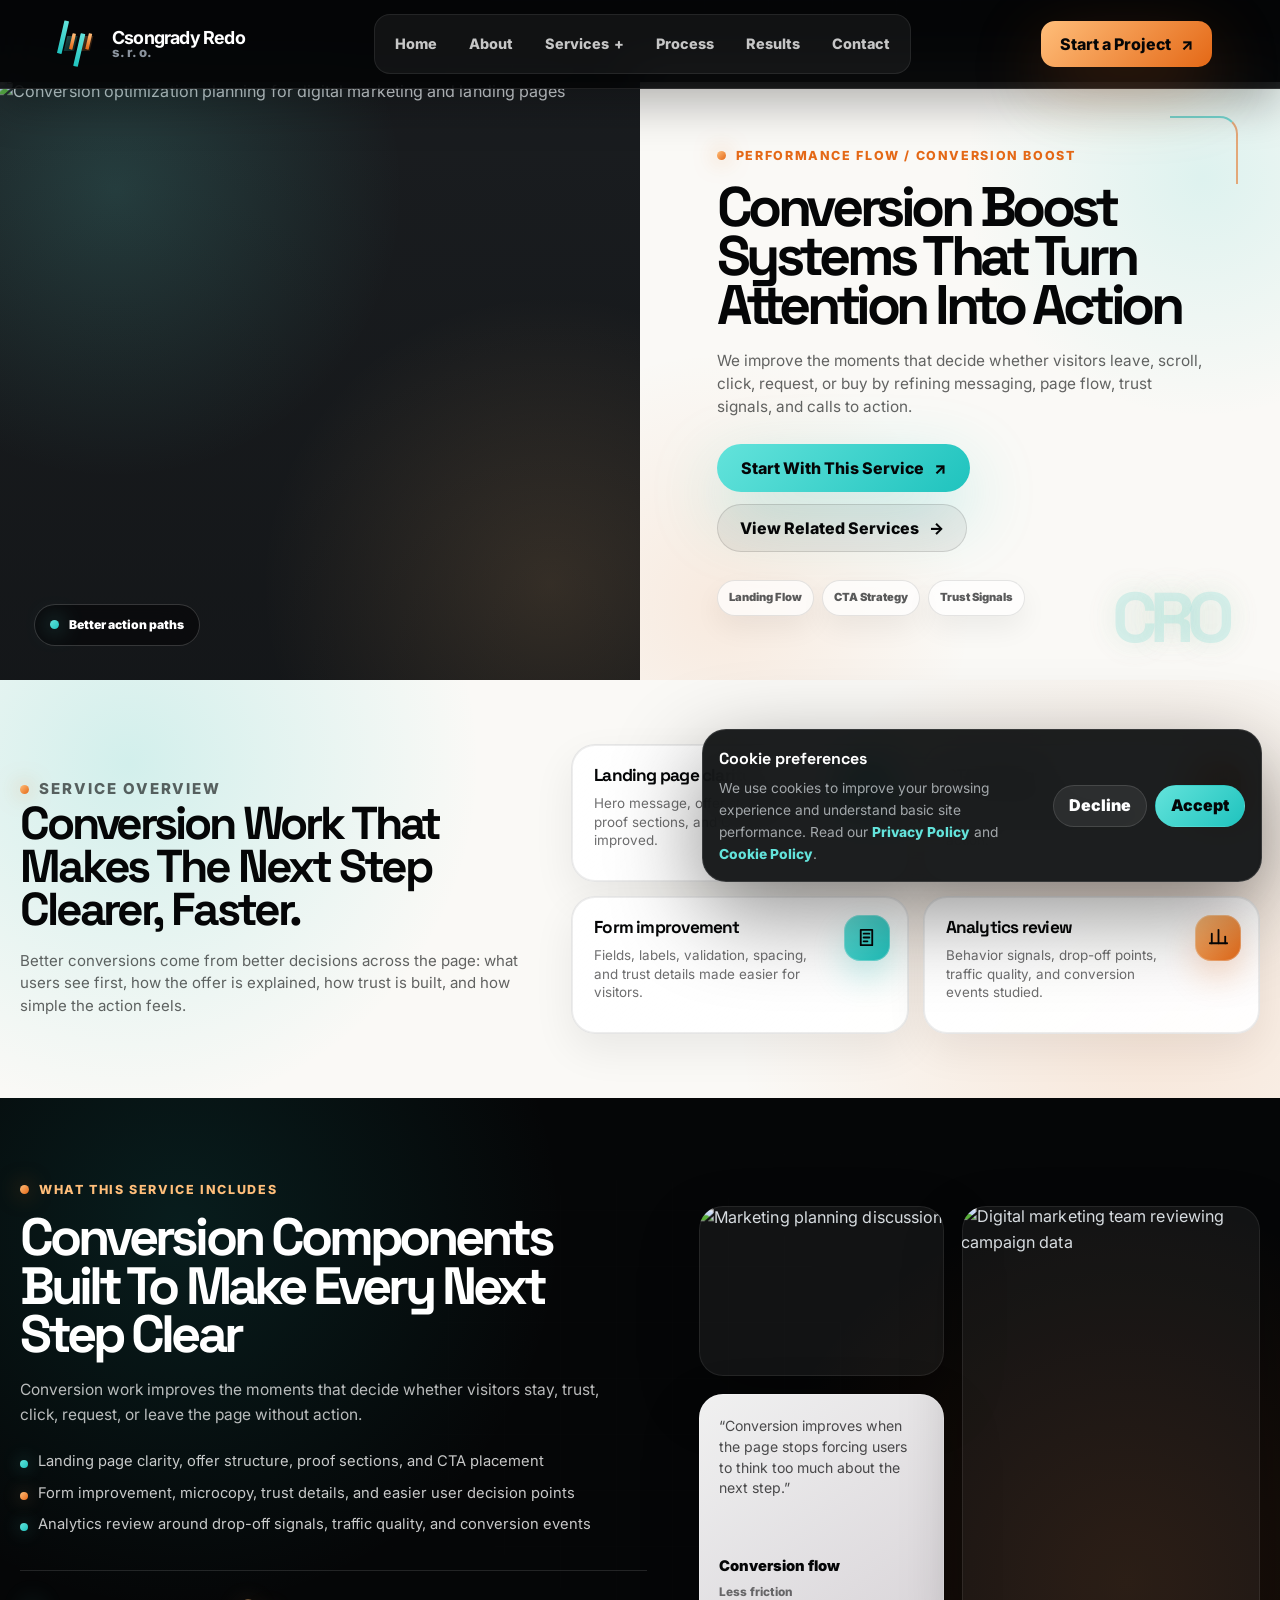
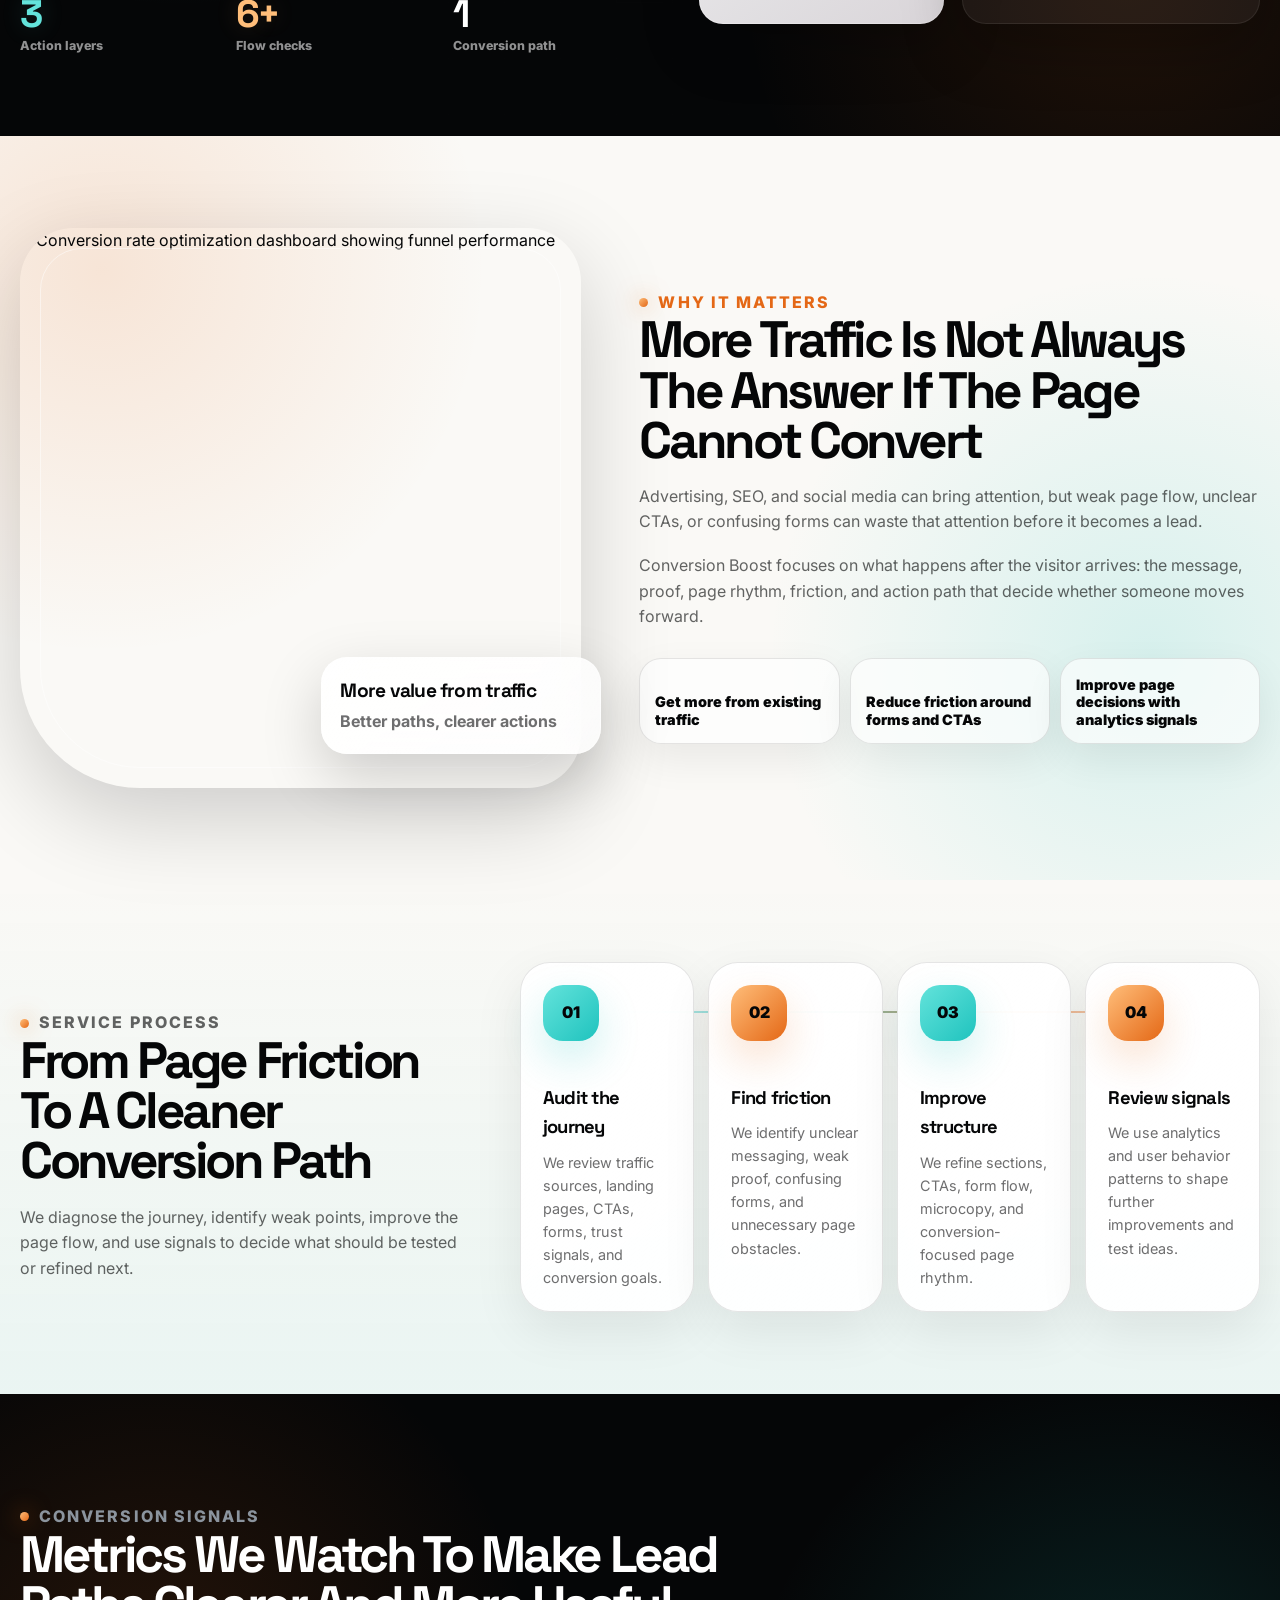
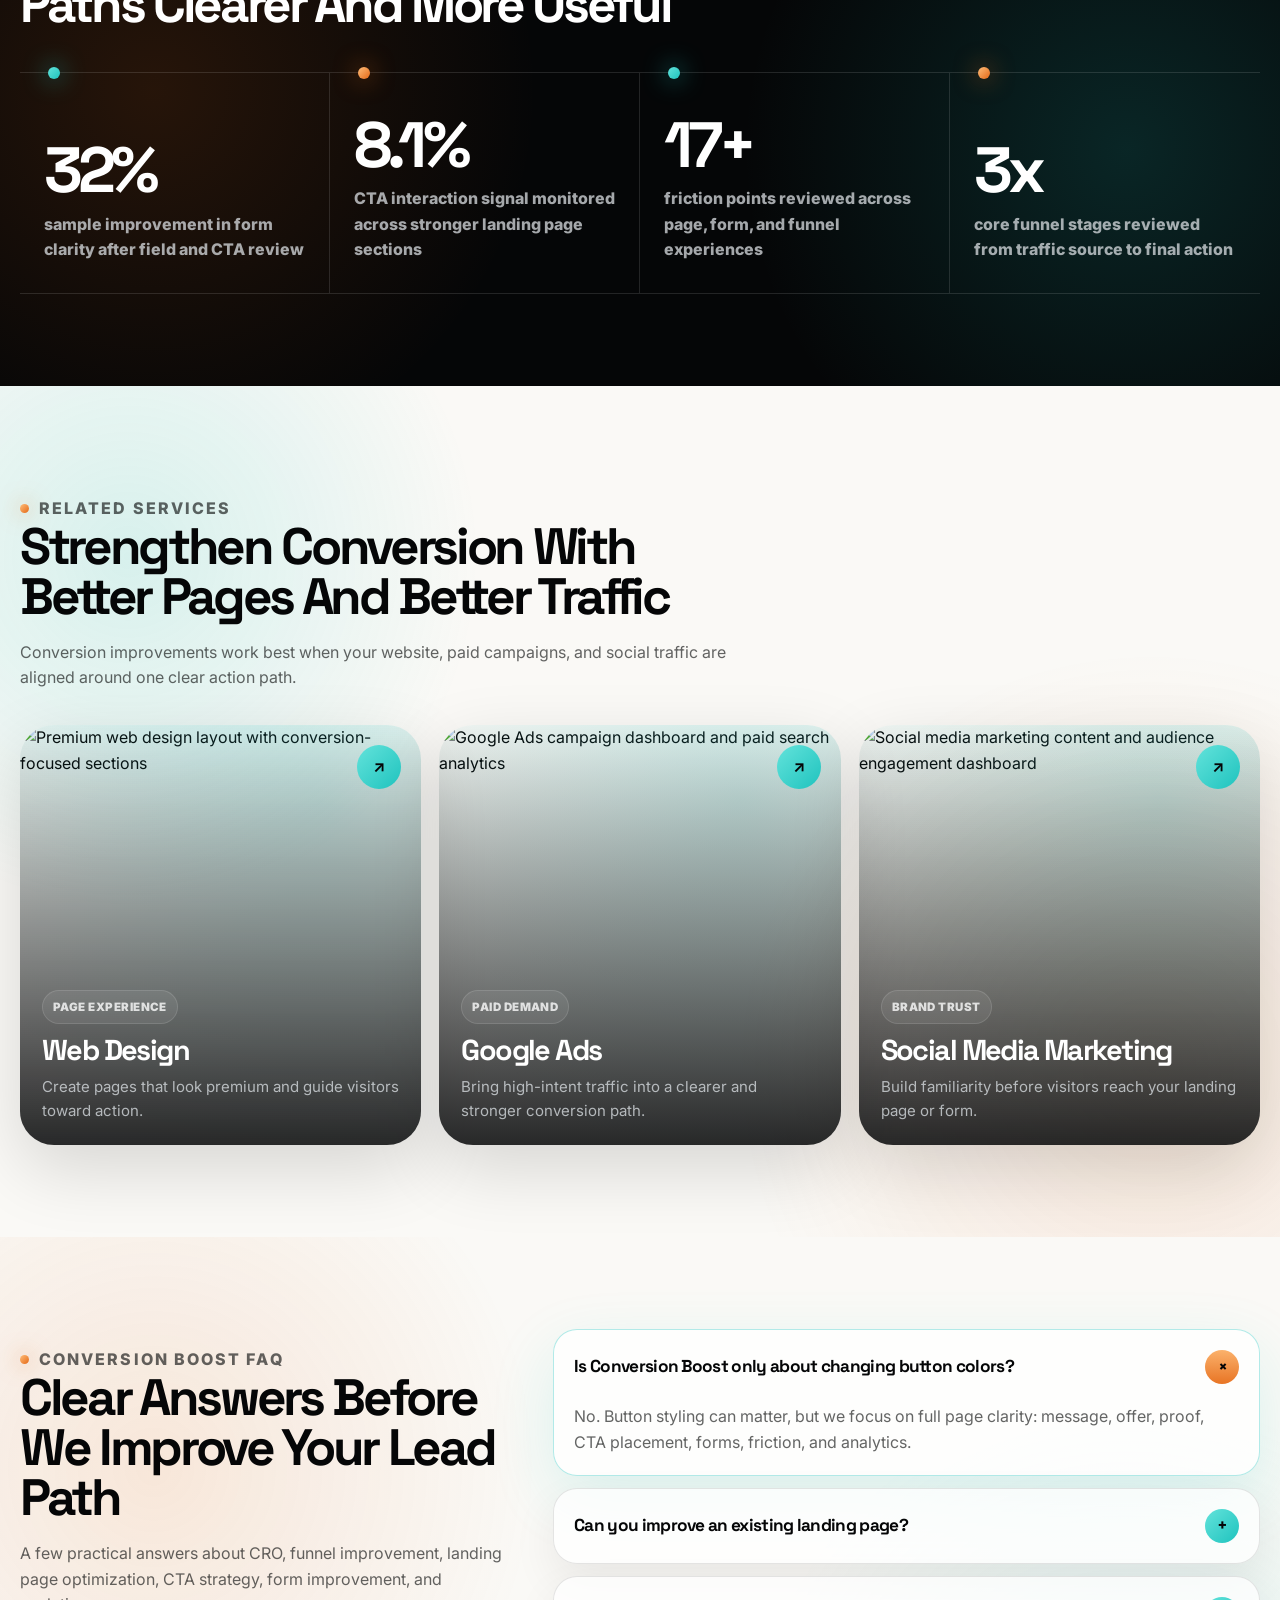
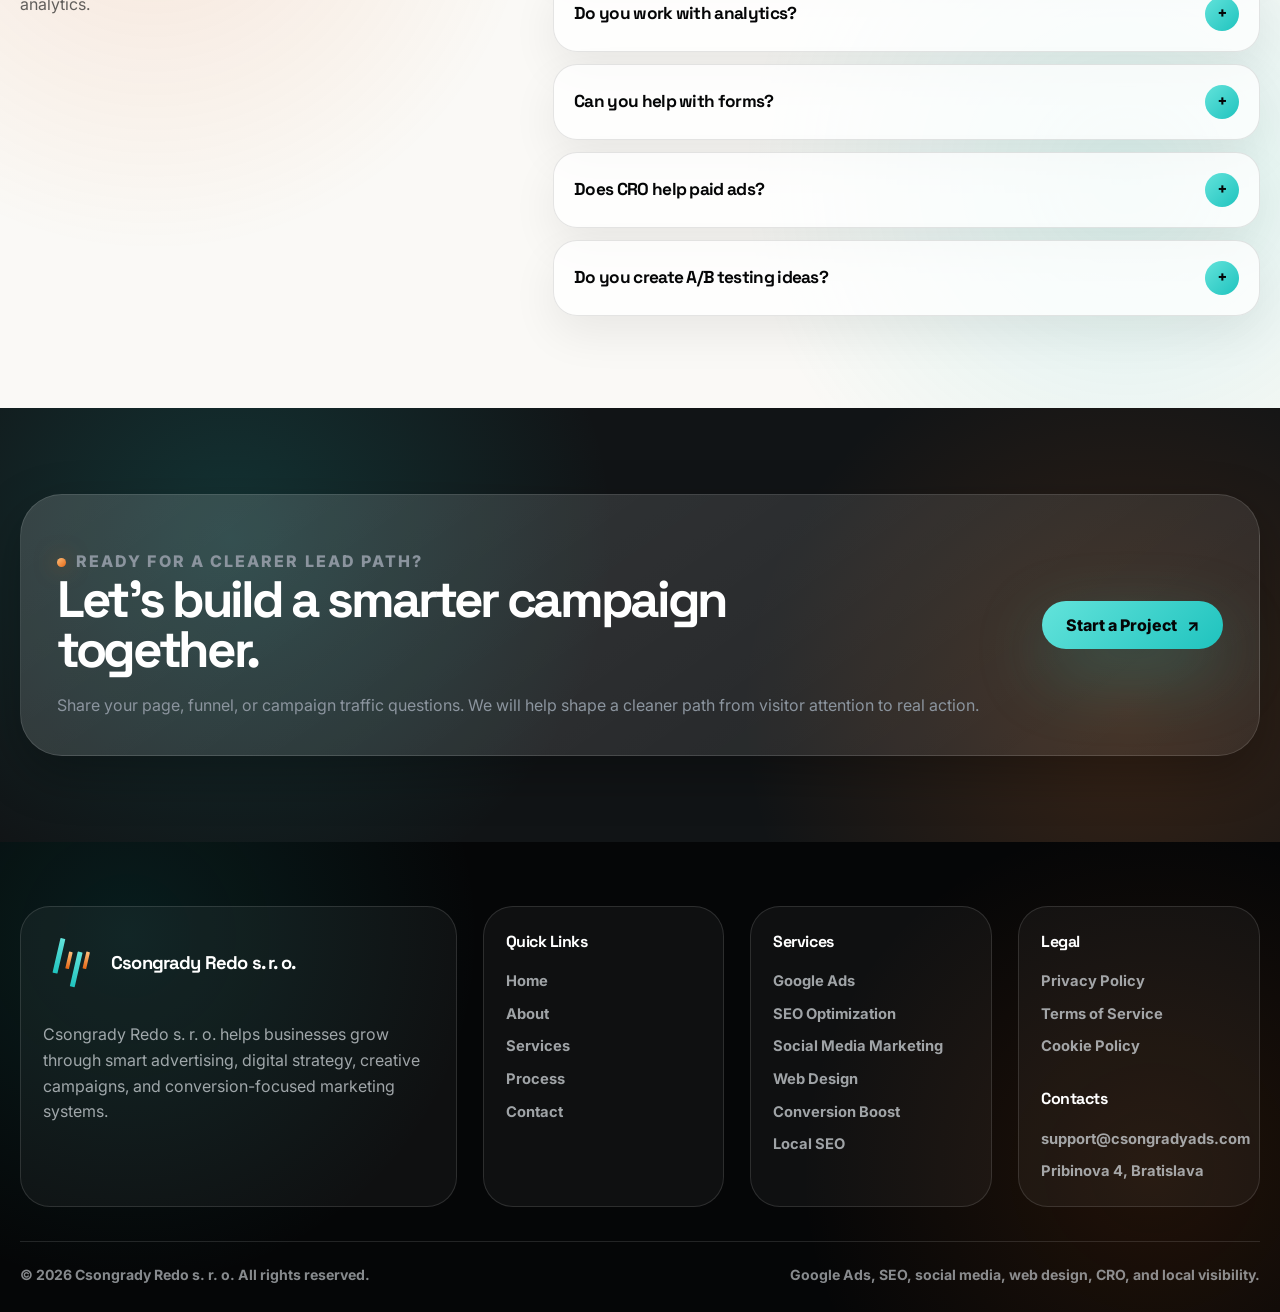
==== conversion-boost.html @ 7f7dd6ed "+" ====
<!DOCTYPE html>
<html lang="en">

<head>
    <meta charset="UTF-8" />
    <meta name="viewport" content="width=device-width, initial-scale=1.0" />

    <title>Conversion Boost | Csongrady Redo s. r. o.</title>

    <meta name="description"
        content="Conversion boost service by Csongrady Redo s. r. o. CRO, funnel improvement, landing page optimization, CTA strategy, form improvement, analytics, and A/B thinking." />

    <link rel="icon" href="assets/icons/favicon.svg" type="image/svg+xml" />

    <link rel="preconnect" href="https://fonts.googleapis.com" />
    <link rel="preconnect" href="https://fonts.gstatic.com" crossorigin />
    <link
        href="https://fonts.googleapis.com/css2?family=Inter:wght@400;500;600;700;800&family=Space+Grotesk:wght@600;700&display=swap"
        rel="stylesheet" />

    <link rel="stylesheet" href="assets/css/services.css" />
    <script src="assets/js/services.js" defer></script>
</head>

<body data-service-page="conversion-boost">
    <a class="service-skip-link" href="#main-content">Skip to content</a>

    <header class="service-header" data-header>
        <div class="service-header__inner">
            <a class="service-logo" href="index.html" aria-label="Csongrady Redo home">
                <span class="service-logo__mark" aria-hidden="true">
                    <svg viewBox="0 0 260 260" fill="none" xmlns="http://www.w3.org/2000/svg">
                        <defs>
                            <linearGradient id="logoMintConversion" x1="0" y1="0" x2="0" y2="1">
                                <stop offset="0%" stop-color="#63E3DB" />
                                <stop offset="100%" stop-color="#1FC3BE" />
                            </linearGradient>
                            <linearGradient id="logoOrangeConversion" x1="0" y1="0" x2="0" y2="1">
                                <stop offset="0%" stop-color="#FFBE7A" />
                                <stop offset="100%" stop-color="#E46816" />
                            </linearGradient>
                            <linearGradient id="logoGlassMintConversion" x1="0" y1="0" x2="1" y2="1">
                                <stop offset="0%" stop-color="#63E3DB" stop-opacity="0.34" />
                                <stop offset="100%" stop-color="#1FC3BE" stop-opacity="0.12" />
                            </linearGradient>
                            <linearGradient id="logoGlassOrangeConversion" x1="0" y1="0" x2="1" y2="1">
                                <stop offset="0%" stop-color="#FFBE7A" stop-opacity="0.34" />
                                <stop offset="100%" stop-color="#E46816" stop-opacity="0.12" />
                            </linearGradient>
                        </defs>

                        <path d="M78 97H120L106 158H64L78 97Z" fill="url(#logoGlassMintConversion)" />
                        <path d="M142 97H184L170 158H128L142 97Z" fill="url(#logoGlassOrangeConversion)" />
                        <rect x="67" y="34" width="19" height="136" rx="2" fill="url(#logoMintConversion)"
                            transform="rotate(13 67 34)" />
                        <rect x="100" y="86" width="14" height="66" rx="2" fill="url(#logoOrangeConversion)"
                            transform="rotate(13 100 86)" />
                        <rect x="133" y="86" width="19" height="136" rx="2" fill="url(#logoMintConversion)"
                            transform="rotate(13 133 86)" />
                        <rect x="166" y="86" width="14" height="66" rx="2" fill="url(#logoOrangeConversion)"
                            transform="rotate(13 166 86)" />
                    </svg>
                </span>

                <span class="service-logo__text">
                    <strong>Csongrady Redo</strong>
                    <small>s. r. o.</small>
                </span>
            </a>

            <nav class="service-nav" aria-label="Main navigation">
                <a href="index.html">Home</a>
                <a href="index.html#about">About</a>

                <div class="service-nav__dropdown" data-dropdown>
                    <a href="index.html#services" class="service-nav__dropdown-link" aria-label="View services">
                        Services
                        <span aria-hidden="true">+</span>
                    </a>

                    <div class="service-nav__dropdown-menu" aria-label="Services submenu">
                        <a href="google-ads.html" data-service-link="google-ads">Google Ads</a>
                        <a href="seo-optimization.html" data-service-link="seo-optimization">SEO Optimization</a>
                        <a href="social-media-marketing.html" data-service-link="social-media-marketing">Social Media
                            Marketing</a>
                        <a href="web-design.html" data-service-link="web-design">Web Design</a>
                        <a href="conversion-boost.html" data-service-link="conversion-boost">Conversion Boost</a>
                        <a href="local-seo.html" data-service-link="local-seo">Local SEO</a>
                    </div>
                </div>

                <a href="index.html#process">Process</a>
                <a href="index.html#results">Results</a>
                <a href="index.html#contact">Contact</a>
            </nav>

            <a class="service-header__cta" href="index.html#contact">
                Start a Project
                <span aria-hidden="true">↗</span>
            </a>

            <button class="service-burger" type="button" data-menu-open aria-label="Open mobile menu">
                <span></span>
                <span></span>
            </button>
        </div>
    </header>

    <div class="service-mobile-menu" data-mobile-menu aria-hidden="true">
        <div class="service-mobile-menu__panel">
            <div class="service-mobile-menu__top">
                <a class="service-mobile-logo" href="index.html" aria-label="Csongrady Redo home">
                    <span class="service-mobile-logo__mark" aria-hidden="true">
                        <svg viewBox="0 0 260 260" fill="none" xmlns="http://www.w3.org/2000/svg">
                            <defs>
                                <linearGradient id="mobileLogoMintConversion" x1="0" y1="0" x2="0" y2="1">
                                    <stop offset="0%" stop-color="#63E3DB" />
                                    <stop offset="100%" stop-color="#1FC3BE" />
                                </linearGradient>
                                <linearGradient id="mobileLogoOrangeConversion" x1="0" y1="0" x2="0" y2="1">
                                    <stop offset="0%" stop-color="#FFBE7A" />
                                    <stop offset="100%" stop-color="#E46816" />
                                </linearGradient>
                            </defs>
                            <rect x="67" y="34" width="19" height="136" rx="2" fill="url(#mobileLogoMintConversion)"
                                transform="rotate(13 67 34)" />
                            <rect x="100" y="86" width="14" height="66" rx="2" fill="url(#mobileLogoOrangeConversion)"
                                transform="rotate(13 100 86)" />
                            <rect x="133" y="86" width="19" height="136" rx="2" fill="url(#mobileLogoMintConversion)"
                                transform="rotate(13 133 86)" />
                            <rect x="166" y="86" width="14" height="66" rx="2" fill="url(#mobileLogoOrangeConversion)"
                                transform="rotate(13 166 86)" />
                        </svg>
                    </span>
                    <span>Csongrady Redo</span>
                </a>

                <button class="service-mobile-menu__close" type="button" data-menu-close aria-label="Close mobile menu">
                    <span></span>
                    <span></span>
                </button>
            </div>

            <div class="service-mobile-menu__grid">
                <nav class="service-mobile-menu__links" aria-label="Mobile navigation">
                    <a href="index.html">Home</a>
                    <a href="index.html#about">About</a>
                    <a href="index.html#services">Services</a>
                    <a href="index.html#process">Process</a>
                    <a href="index.html#results">Results</a>
                    <a href="index.html#contact">Contact</a>
                </nav>

                <div class="service-mobile-menu__services">
                    <p>Services</p>
                    <a href="google-ads.html" data-service-link="google-ads">Google Ads</a>
                    <a href="seo-optimization.html" data-service-link="seo-optimization">SEO Optimization</a>
                    <a href="social-media-marketing.html" data-service-link="social-media-marketing">Social Media
                        Marketing</a>
                    <a href="web-design.html" data-service-link="web-design">Web Design</a>
                    <a href="conversion-boost.html" data-service-link="conversion-boost">Conversion Boost</a>
                    <a href="local-seo.html" data-service-link="local-seo">Local SEO</a>
                </div>

                <div class="service-mobile-menu__contact">
                    <p>Contact</p>
                    <a href="mailto:support@csongradyads.com">support@csongradyads.com</a>
                    <a href="tel:+421900000000">+421 900 000 000</a>
                    <a href="https://www.google.com/maps/search/?api=1&query=Pribinova%204%2C%20Bratislava%2C%20811%2009%2C%20Slovak%20Republic"
                        target="_blank" rel="noopener noreferrer">
                        Pribinova 4, Bratislava
                    </a>
                </div>
            </div>

            <a class="service-mobile-menu__cta" href="index.html#contact">
                Start a Project
                <span aria-hidden="true">↗</span>
            </a>
        </div>
    </div>

    <main id="main-content">
<section class="service-hero" aria-labelledby="service-hero-title">
    <div class="service-container">
        <div class="service-hero__panel">
            <div class="service-hero__media">
                <img class="service-hero__image" src="assets/images/services/conversion-boost-hero.jpg"
                    alt="Conversion optimization planning for digital marketing and landing pages" />

                <div class="service-hero__media-pill">
                    <span></span>
                    Better action paths
                </div>
            </div>

            <div class="service-hero__content">
                <p class="service-badge">
                    <span></span>
                    Performance Flow / Conversion Boost
                </p>

                <h1 id="service-hero-title">
                    Conversion Boost Systems That Turn Attention Into Action
                </h1>

                <p class="service-hero__text">
                    We improve the moments that decide whether visitors leave, scroll, click,
                    request, or buy by refining messaging, page flow, trust signals, and calls to action.
                </p>

                <div class="service-hero__actions">
                    <a class="service-btn service-btn--mint" href="index.html#contact">
                        Start With This Service
                        <span aria-hidden="true">↗</span>
                    </a>

                    <a class="service-btn service-btn--ghost" href="#related-services">
                        View Related Services
                        <span aria-hidden="true">→</span>
                    </a>
                </div>

                <div class="service-hero__tags">
                    <span>Landing Flow</span>
                    <span>CTA Strategy</span>
                    <span>Trust Signals</span>
                </div>

                <div class="service-hero__big-word" aria-hidden="true">CRO</div>
            </div>
        </div>
    </div>
</section>

        <section class="service-intro" aria-labelledby="service-intro-title">
            <div class="service-container service-intro__grid">
                <div class="service-section-heading">
                    <p class="service-kicker">Service overview</p>
                    <h2 id="service-intro-title">
                        Conversion Work That Makes The Next Step Clearer, Faster.
                    </h2>
                    <p>
                        Better conversions come from better decisions across the page: what users see first,
                        how the offer is explained, how trust is built, and how simple the action feels.
                    </p>
                </div>

                <div class="service-intro__items">
                    <article class="service-intro-card">
                        <span class="service-line-icon" aria-hidden="true">
                            <svg viewBox="0 0 24 24">
                                <path d="M4 5H20V19H4V5Z" />
                                <path d="M8 9H16" />
                                <path d="M8 13H13" />
                            </svg>
                        </span>
                        <h3>Landing page clarity</h3>
                        <p>Hero message, offer structure, proof sections, and CTA placement improved.</p>
                    </article>

                    <article class="service-intro-card">
                        <span class="service-line-icon service-line-icon--orange" aria-hidden="true">
                            <svg viewBox="0 0 24 24">
                                <path d="M4 14L10 8L14 12L20 6" />
                                <path d="M20 6V12" />
                                <path d="M20 6H14" />
                            </svg>
                        </span>
                        <h3>CTA strategy</h3>
                        <p>Buttons, links, page endings, and microcopy shaped around clearer action.</p>
                    </article>

                    <article class="service-intro-card">
                        <span class="service-line-icon" aria-hidden="true">
                            <svg viewBox="0 0 24 24">
                                <path d="M6 4H18V20H6V4Z" />
                                <path d="M9 8H15" />
                                <path d="M9 12H15" />
                                <path d="M9 16H13" />
                            </svg>
                        </span>
                        <h3>Form improvement</h3>
                        <p>Fields, labels, validation, spacing, and trust details made easier for visitors.</p>
                    </article>

                    <article class="service-intro-card">
                        <span class="service-line-icon service-line-icon--orange" aria-hidden="true">
                            <svg viewBox="0 0 24 24">
                                <path d="M5 18V8" />
                                <path d="M12 18V4" />
                                <path d="M19 18V11" />
                                <path d="M3 18H21" />
                            </svg>
                        </span>
                        <h3>Analytics review</h3>
                        <p>Behavior signals, drop-off points, traffic quality, and conversion events studied.</p>
                    </article>
                </div>
            </div>
        </section>

    <section class="service-includes service-includes--editorial" aria-labelledby="service-includes-title">
        <div class="service-container">
            <div class="service-includes-editorial__grid">
                <div class="service-includes-editorial__content">
                    <p class="service-kicker">What this service includes</p>
    
                    <h2 id="service-includes-title">
                        Conversion Components Built To Make Every Next Step Clear
                    </h2>
    
                    <p class="service-includes-editorial__lead">
                        Conversion work improves the moments that decide whether visitors stay, trust,
                        click, request, or leave the page without action.
                    </p>
    
                    <ul class="service-includes-editorial__list">
                        <li>Landing page clarity, offer structure, proof sections, and CTA placement</li>
                        <li>Form improvement, microcopy, trust details, and easier user decision points</li>
                        <li>Analytics review around drop-off signals, traffic quality, and conversion events</li>
                    </ul>
    
                    <div class="service-includes-editorial__stats">
                        <article>
                            <strong>3</strong>
                            <span>Action layers</span>
                        </article>
    
                        <article>
                            <strong>6+</strong>
                            <span>Flow checks</span>
                        </article>
    
                        <article>
                            <strong>1</strong>
                            <span>Conversion path</span>
                        </article>
                    </div>
                </div>
    
                <div class="service-includes-editorial__visual">
                    <div class="service-includes-editorial__visual-grid">
                        <div class="service-includes-editorial__photo service-includes-editorial__photo--small">
                            <img src="assets/images/services/includes-small.jpg" alt="Marketing planning discussion" />
                        </div>
    
                        <article class="service-includes-editorial__quote">
                            <p>
                                “Conversion improves when the page stops forcing users to think too much
                                about the next step.”
                            </p>
    
                            <div>
                                <strong>Conversion flow</strong>
                                <span>Less friction</span>
                            </div>
                        </article>
    
                        <div class="service-includes-editorial__photo service-includes-editorial__photo--large">
                            <img src="assets/images/services/includes-large.jpg"
                                alt="Digital marketing team reviewing campaign data" />
                        </div>
                    </div>
                </div>
            </div>
        </div>
    </section>

        <section class="service-matters" aria-labelledby="service-matters-title">
            <div class="service-container service-matters__grid">
                <div class="service-matters__image">
                    <img src="assets/images/services/conversion-boost-hero.jpg"
                        alt="Conversion rate optimization dashboard showing funnel performance" />
                    <div class="service-matters__badge">
                        <strong>More value from traffic</strong>
                        <span>Better paths, clearer actions</span>
                    </div>
                </div>

                <div class="service-matters__content">
                    <p class="service-kicker">Why it matters</p>
                    <h2 id="service-matters-title">More Traffic Is Not Always The Answer If The Page Cannot Convert</h2>

                    <p>
                        Advertising, SEO, and social media can bring attention, but weak page flow,
                        unclear CTAs, or confusing forms can waste that attention before it becomes a lead.
                    </p>

                    <p>
                        Conversion Boost focuses on what happens after the visitor arrives:
                        the message, proof, page rhythm, friction, and action path that decide whether someone moves
                        forward.
                    </p>

                    <div class="service-matters__points">
                        <span>Get more from existing traffic</span>
                        <span>Reduce friction around forms and CTAs</span>
                        <span>Improve page decisions with analytics signals</span>
                    </div>
                </div>
            </div>
        </section>

        <section class="service-process" aria-labelledby="service-process-title">
            <div class="service-container service-process__grid">
                <div class="service-section-heading">
                    <p class="service-kicker">Service process</p>
                    <h2 id="service-process-title">From Page Friction To A Cleaner Conversion Path</h2>
                    <p>
                        We diagnose the journey, identify weak points, improve the page flow,
                        and use signals to decide what should be tested or refined next.
                    </p>
                </div>

                <div class="service-process__timeline">
                    <article class="service-process-step">
                        <span class="service-process-step__icon" aria-hidden="true">01</span>
                        <h3>Audit the journey</h3>
                        <p>We review traffic sources, landing pages, CTAs, forms, trust signals, and conversion goals.
                        </p>
                    </article>

                    <article class="service-process-step">
                        <span class="service-process-step__icon" aria-hidden="true">02</span>
                        <h3>Find friction</h3>
                        <p>We identify unclear messaging, weak proof, confusing forms, and unnecessary page obstacles.
                        </p>
                    </article>

                    <article class="service-process-step">
                        <span class="service-process-step__icon" aria-hidden="true">03</span>
                        <h3>Improve structure</h3>
                        <p>We refine sections, CTAs, form flow, microcopy, and conversion-focused page rhythm.</p>
                    </article>

                    <article class="service-process-step">
                        <span class="service-process-step__icon" aria-hidden="true">04</span>
                        <h3>Review signals</h3>
                        <p>We use analytics and user behavior patterns to shape further improvements and test ideas.</p>
                    </article>
                </div>
            </div>
        </section>

        <section class="service-results" aria-labelledby="service-results-title">
            <div class="service-container">
                <div class="service-results__top">
                    <p class="service-kicker">Conversion signals</p>
                    <h2 id="service-results-title">Metrics We Watch To Make Lead Paths Clearer And More Useful</h2>
                </div>

                <div class="service-results__grid" data-service-counter-section>
                    <article class="service-result-card">
                        <span></span>
                        <strong data-service-counter data-target="32" data-suffix="%">0</strong>
                        <p>sample improvement in form clarity after field and CTA review</p>
                    </article>

                    <article class="service-result-card">
                        <span></span>
                        <strong data-service-counter data-target="8.1" data-suffix="%">0</strong>
                        <p>CTA interaction signal monitored across stronger landing page sections</p>
                    </article>

                    <article class="service-result-card">
                        <span></span>
                        <strong data-service-counter data-target="17" data-suffix="+">0</strong>
                        <p>friction points reviewed across page, form, and funnel experiences</p>
                    </article>

                    <article class="service-result-card">
                        <span></span>
                        <strong data-service-counter data-target="3" data-suffix="x">0</strong>
                        <p>core funnel stages reviewed from traffic source to final action</p>
                    </article>
                </div>
            </div>
        </section>

        <section class="service-related" id="related-services" aria-labelledby="related-services-title">
            <div class="service-container">
                <div class="service-section-top">
                    <div class="service-section-heading">
                        <p class="service-kicker">Related services</p>
                        <h2 id="related-services-title">Strengthen Conversion With Better Pages And Better Traffic</h2>
                        <p>
                            Conversion improvements work best when your website, paid campaigns,
                            and social traffic are aligned around one clear action path.
                        </p>
                    </div>
                </div>

                <div class="service-related__grid">
                    <a class="service-related-card" href="web-design.html">
                        <img src="assets/images/services/web-design-hero.jpg"
                            alt="Premium web design layout with conversion-focused sections" />
                        <div>
                            <span>Page experience</span>
                            <h3>Web Design</h3>
                            <p>Create pages that look premium and guide visitors toward action.</p>
                        </div>
                        <strong aria-hidden="true">↗</strong>
                    </a>

                    <a class="service-related-card" href="google-ads.html">
                        <img src="assets/images/services/google-ads-hero.jpg"
                            alt="Google Ads campaign dashboard and paid search analytics" />
                        <div>
                            <span>Paid demand</span>
                            <h3>Google Ads</h3>
                            <p>Bring high-intent traffic into a clearer and stronger conversion path.</p>
                        </div>
                        <strong aria-hidden="true">↗</strong>
                    </a>

                    <a class="service-related-card" href="social-media-marketing.html">
                        <img src="assets/images/services/social-media-hero.jpg"
                            alt="Social media marketing content and audience engagement dashboard" />
                        <div>
                            <span>Brand trust</span>
                            <h3>Social Media Marketing</h3>
                            <p>Build familiarity before visitors reach your landing page or form.</p>
                        </div>
                        <strong aria-hidden="true">↗</strong>
                    </a>
                </div>
            </div>
        </section>

        <section class="service-faq" aria-labelledby="service-faq-title">
            <div class="service-container service-faq__grid">
                <div class="service-section-heading">
                    <p class="service-kicker">Conversion Boost FAQ</p>
                    <h2 id="service-faq-title">Clear Answers Before We Improve Your Lead Path</h2>
                    <p>
                        A few practical answers about CRO, funnel improvement, landing page optimization,
                        CTA strategy, form improvement, and analytics.
                    </p>
                </div>

                <div class="service-faq__accordion" data-service-faq>
                    <article class="service-faq-item is-active">
                        <button type="button" aria-expanded="true">
                            <span>Is Conversion Boost only about changing button colors?</span>
                            <strong>+</strong>
                        </button>
                        <div class="service-faq-item__content">
                            <p>
                                No. Button styling can matter, but we focus on full page clarity:
                                message, offer, proof, CTA placement, forms, friction, and analytics.
                            </p>
                        </div>
                    </article>

                    <article class="service-faq-item">
                        <button type="button" aria-expanded="false">
                            <span>Can you improve an existing landing page?</span>
                            <strong>+</strong>
                        </button>
                        <div class="service-faq-item__content">
                            <p>
                                Yes. We can review an existing page and recommend improvements to copy,
                                section flow, CTA logic, trust signals, forms, and mobile experience.
                            </p>
                        </div>
                    </article>

                    <article class="service-faq-item">
                        <button type="button" aria-expanded="false">
                            <span>Do you work with analytics?</span>
                            <strong>+</strong>
                        </button>
                        <div class="service-faq-item__content">
                            <p>
                                Yes. We review useful signals like conversion events, form behavior,
                                CTA clicks, traffic quality, and drop-off points when available.
                            </p>
                        </div>
                    </article>

                    <article class="service-faq-item">
                        <button type="button" aria-expanded="false">
                            <span>Can you help with forms?</span>
                            <strong>+</strong>
                        </button>
                        <div class="service-faq-item__content">
                            <p>
                                Yes. We review form length, labels, required fields, spacing, validation,
                                trust cues, and success messaging.
                            </p>
                        </div>
                    </article>

                    <article class="service-faq-item">
                        <button type="button" aria-expanded="false">
                            <span>Does CRO help paid ads?</span>
                            <strong>+</strong>
                        </button>
                        <div class="service-faq-item__content">
                            <p>
                                Yes. Stronger conversion paths can help paid traffic produce better lead results,
                                because fewer visitors are lost after the click.
                            </p>
                        </div>
                    </article>

                    <article class="service-faq-item">
                        <button type="button" aria-expanded="false">
                            <span>Do you create A/B testing ideas?</span>
                            <strong>+</strong>
                        </button>
                        <div class="service-faq-item__content">
                            <p>
                                Yes. We can suggest testing ideas for headlines, CTAs, section order,
                                forms, proof blocks, and offer presentation.
                            </p>
                        </div>
                    </article>
                </div>
            </div>
        </section>

        <section class="service-final-cta" aria-labelledby="service-final-title">
            <div class="service-container">
                <div class="service-final-cta__inner">
                    <div>
                        <p class="service-kicker">Ready for a clearer lead path?</p>
                        <h2 id="service-final-title">Let’s build a smarter campaign together.</h2>
                        <p>
                            Share your page, funnel, or campaign traffic questions.
                            We will help shape a cleaner path from visitor attention to real action.
                        </p>
                    </div>

                    <a class="service-btn service-btn--mint" href="index.html#contact">
                        Start a Project
                        <span aria-hidden="true">↗</span>
                    </a>
                </div>
            </div>
        </section>
    </main>

    <footer class="service-footer">
        <div class="service-container">
            <div class="service-footer__grid">
                <div class="service-footer__brand">
                    <a class="service-footer-logo" href="index.html" aria-label="Csongrady Redo home">
                        <span class="service-footer-logo__mark" aria-hidden="true">
                            <svg viewBox="0 0 260 260" fill="none" xmlns="http://www.w3.org/2000/svg">
                                <defs>
                                    <linearGradient id="footerLogoMintConversion" x1="0" y1="0" x2="0" y2="1">
                                        <stop offset="0%" stop-color="#63E3DB" />
                                        <stop offset="100%" stop-color="#1FC3BE" />
                                    </linearGradient>
                                    <linearGradient id="footerLogoOrangeConversion" x1="0" y1="0" x2="0" y2="1">
                                        <stop offset="0%" stop-color="#FFBE7A" />
                                        <stop offset="100%" stop-color="#E46816" />
                                    </linearGradient>
                                </defs>
                                <rect x="67" y="34" width="19" height="136" rx="2" fill="url(#footerLogoMintConversion)"
                                    transform="rotate(13 67 34)" />
                                <rect x="100" y="86" width="14" height="66" rx="2"
                                    fill="url(#footerLogoOrangeConversion)" transform="rotate(13 100 86)" />
                                <rect x="133" y="86" width="19" height="136" rx="2"
                                    fill="url(#footerLogoMintConversion)" transform="rotate(13 133 86)" />
                                <rect x="166" y="86" width="14" height="66" rx="2"
                                    fill="url(#footerLogoOrangeConversion)" transform="rotate(13 166 86)" />
                            </svg>
                        </span>
                        <span>Csongrady Redo s. r. o.</span>
                    </a>

                    <p>
                        Csongrady Redo s. r. o. helps businesses grow through smart advertising,
                        digital strategy, creative campaigns, and conversion-focused marketing systems.
                    </p>

                </div>

                <div class="service-footer__column">
                    <h2>Quick Links</h2>
                    <a href="index.html">Home</a>
                    <a href="index.html#about">About</a>
                    <a href="index.html#services">Services</a>
                    <a href="index.html#process">Process</a>
                    <a href="index.html#contact">Contact</a>
                </div>

                <div class="service-footer__column">
                    <h2>Services</h2>
                    <a href="google-ads.html">Google Ads</a>
                    <a href="seo-optimization.html">SEO Optimization</a>
                    <a href="social-media-marketing.html">Social Media Marketing</a>
                    <a href="web-design.html">Web Design</a>
                    <a href="conversion-boost.html">Conversion Boost</a>
                    <a href="local-seo.html">Local SEO</a>
                </div>

                <div class="service-footer__column">
                    <h2>Legal</h2>
                    <a href="privacy-policy.html">Privacy Policy</a>
                    <a href="terms-of-service.html">Terms of Service</a>
                    <a href="cookie-policy.html">Cookie Policy</a>

                    <h2 class="service-footer__contact-title">Contacts</h2>
                    <a href="mailto:support@csongradyads.com">support@csongradyads.com</a>
                    <a href="https://www.google.com/maps/search/?api=1&query=Pribinova%204%2C%20Bratislava%2C%20811%2009%2C%20Slovak%20Republic"
                        target="_blank" rel="noopener noreferrer">
                        Pribinova 4, Bratislava
                    </a>
                </div>
            </div>

            <div class="service-footer__bottom">
                <p>© 2026 Csongrady Redo s. r. o. All rights reserved.</p>
                <p>Google Ads, SEO, social media, web design, CRO, and local visibility.</p>
            </div>
        </div>
    </footer>

    <div class="service-cookie" data-cookie-banner>
        <div class="service-cookie__text">
            <strong>Cookie preferences</strong>
            <p>
                We use cookies to improve your browsing experience and understand basic site performance.
                Read our <a href="privacy-policy.html">Privacy Policy</a> and
                <a href="cookie-policy.html">Cookie Policy</a>.
            </p>
        </div>

        <div class="service-cookie__actions">
            <button type="button" data-cookie-decline>Decline</button>
            <button type="button" data-cookie-accept>Accept</button>
        </div>
    </div>
</body>

</html>
---- assets/css/services.css ----
:root {
    --color-black: #050607;
    --color-dark: #111416;
    --color-graphite: #1A1D20;
    --color-graphite-soft: #252A2E;

    --color-mint: #1FC3BE;
    --color-mint-light: #63E3DB;
    --color-mint-pale: #DDF7F7;

    --color-carrot: #E46816;
    --color-orange-light: #FFBE7A;
    --color-orange-soft: #FFE0C2;

    --color-white: #FFFFFF;
    --color-milk: #FAF9F6;
    --color-text: #D7DCE0;
    --color-muted: #8B949E;

    --color-border: rgba(255, 255, 255, 0.12);
    --color-dark-border: rgba(5, 6, 7, 0.12);

    --gradient-dark: linear-gradient(135deg, #050607 0%, #111416 45%, #252A2E 100%);
    --gradient-mint: linear-gradient(135deg, #63E3DB 0%, #1FC3BE 100%);
    --gradient-orange: linear-gradient(135deg, #FFBE7A 0%, #E46816 100%);
    --gradient-card: linear-gradient(145deg, rgba(255, 255, 255, 0.12), rgba(255, 255, 255, 0.03));
    --gradient-hero-glow:
        radial-gradient(circle at 70% 30%, rgba(31, 195, 190, 0.35), transparent 35%),
        radial-gradient(circle at 30% 70%, rgba(228, 104, 22, 0.28), transparent 42%);

    --shadow-mint: 0 24px 70px rgba(31, 195, 190, 0.28);
    --shadow-orange: 0 24px 70px rgba(228, 104, 22, 0.26);
    --shadow-dark: 0 30px 90px rgba(0, 0, 0, 0.45);
    --shadow-card: 0 18px 50px rgba(0, 0, 0, 0.28);

    --font-display: "Space Grotesk", system-ui, sans-serif;
    --font-body: "Inter", system-ui, sans-serif;

    --container: 1240px;
    --transition: 220ms ease;
}

*,
*::before,
*::after {
    box-sizing: border-box;
}

html {
    scroll-behavior: smooth;
    overflow-x: hidden;
}

body {
    margin: 0;
    min-width: 320px;
    overflow-x: hidden;
    color: var(--color-text);
    background:
        radial-gradient(circle at 10% 5%, rgba(31, 195, 190, 0.11), transparent 26rem),
        radial-gradient(circle at 92% 10%, rgba(228, 104, 22, 0.12), transparent 28rem),
        var(--color-black);
    font-family: var(--font-body);
    line-height: 1.6;
}

body.is-menu-open {
    overflow: hidden;
}

img,
svg {
    display: block;
    max-width: 100%;
}

a {
    color: inherit;
    text-decoration: none;
}

button,
input,
select,
textarea {
    font: inherit;
}

button {
    cursor: pointer;
}

::selection {
    color: var(--color-black);
    background: var(--color-mint-light);
}

.service-skip-link {
    position: fixed;
    top: 14px;
    left: 14px;
    z-index: 9999;
    padding: 12px 16px;
    border-radius: 999px;
    color: var(--color-black);
    background: var(--color-mint-light);
    transform: translateY(-160%);
    transition: transform var(--transition);
}

.service-skip-link:focus {
    transform: translateY(0);
}

.service-container {
    width: min(100% - 40px, var(--container));
    margin-inline: auto;
}

.service-kicker,
.service-badge {
    display: inline-flex;
    align-items: center;
    gap: 10px;
    margin: 0 0 16px;
    color: var(--color-mint-light);
    font-size: 0.78rem;
    font-weight: 800;
    letter-spacing: 0.13em;
    text-transform: uppercase;
}

.service-kicker::before,
.service-badge span {
    content: "";
    width: 9px;
    height: 9px;
    border-radius: 999px;
    background: var(--gradient-orange);
    box-shadow: 0 0 22px rgba(228, 104, 22, 0.65);
}

.service-section-heading {
    max-width: 720px;
}

.service-section-heading h2,
.service-results__top h2,
.service-final-cta__inner h2,
.service-matters__content h2 {
    margin: 0;
    color: var(--color-white);
    font-family: var(--font-display);
    font-size: clamp(2rem, 4vw, 4.2rem);
    line-height: 0.98;
    letter-spacing: -0.065em;
}

.service-section-heading p,
.service-results__top p,
.service-final-cta__inner p,
.service-matters__content p {
    margin: 18px 0 0;
    color: var(--color-muted);
    font-size: 1rem;
}

.service-section-top {
    display: flex;
    justify-content: space-between;
    gap: 30px;
    margin-bottom: 34px;
}

.service-btn,
.service-header__cta,
.service-mobile-menu__cta {
    display: inline-flex;
    align-items: center;
    justify-content: center;
    gap: 10px;
    min-height: 48px;
    border: 0;
    border-radius: 999px;
    font-weight: 800;
    line-height: 1;
    transition:
        transform var(--transition),
        box-shadow var(--transition),
        background var(--transition),
        color var(--transition),
        border-color var(--transition);
}

.service-btn span,
.service-header__cta span,
.service-mobile-menu__cta span,
.service-related-card strong,
.service-include-card__arrow {
    transition: transform var(--transition);
}

.service-btn:hover,
.service-header__cta:hover,
.service-mobile-menu__cta:hover {
    transform: translateY(-3px);
}

.service-btn:hover span,
.service-header__cta:hover span,
.service-mobile-menu__cta:hover span,
.service-related-card:hover strong,
.service-include-card:hover .service-include-card__arrow {
    transform: translate(4px, -4px);
}

.service-btn--mint {
    padding: 16px 24px;
    color: var(--color-black);
    background: var(--gradient-mint);
    box-shadow: var(--shadow-mint);
}

.service-btn--ghost {
    padding: 15px 22px;
    color: var(--color-white);
    border: 1px solid var(--color-border);
    background: rgba(255, 255, 255, 0.06);
    backdrop-filter: blur(16px);
}

.service-btn--ghost:hover {
    border-color: rgba(99, 227, 219, 0.5);
    box-shadow: 0 18px 45px rgba(31, 195, 190, 0.16);
}

/* Header */

.service-header {
    position: sticky;
    top: 0;
    z-index: 100;
    width: 100%;
    padding: 16px 0;
    transition:
        padding var(--transition),
        background var(--transition),
        backdrop-filter var(--transition),
        box-shadow var(--transition);
}

.service-header.is-scrolled {
    padding: 10px 0;
    background: rgba(5, 6, 7, 0.76);
    backdrop-filter: blur(22px);
    box-shadow: 0 22px 55px rgba(0, 0, 0, 0.36);
}

.service-header__inner {
    width: min(100% - 36px, 1320px);
    min-height: 72px;
    margin-inline: auto;
    padding: 12px 14px 12px 18px;
    display: grid;
    grid-template-columns: auto 1fr auto auto;
    align-items: center;
    gap: 20px;
    border: 1px solid var(--color-border);
    border-radius: 999px;
    background:
        linear-gradient(135deg, rgba(255, 255, 255, 0.11), rgba(255, 255, 255, 0.035)),
        rgba(5, 6, 7, 0.54);
    box-shadow: var(--shadow-dark);
    backdrop-filter: blur(26px);
}

.service-logo,
.service-mobile-logo,
.service-footer-logo {
    display: inline-flex;
    align-items: center;
}



.service-logo__text {
    display: grid;
    line-height: 1.1;
}

.service-logo__text strong {
    color: var(--color-white);
    font-size: 0.97rem;
    letter-spacing: -0.02em;
}

.service-logo__text small {
    color: var(--color-muted);
    font-size: 0.77rem;
    font-weight: 700;
}

.service-nav {
    justify-self: center;
    display: flex;
    align-items: center;
    gap: 4px;
    padding: 6px;
    border: 1px solid rgba(255, 255, 255, 0.08);
    border-radius: 999px;
    background: rgba(255, 255, 255, 0.045);
}

.service-nav>a,
.service-nav__dropdown-link {
    position: relative;
    display: inline-flex;
    align-items: center;
    gap: 5px;
    padding: 11px 14px;
    border-radius: 999px;
    color: rgba(255, 255, 255, 0.76);
    font-size: 0.9rem;
    font-weight: 800;
    transition:
        color var(--transition),
        background var(--transition);
}

.service-nav>a:hover,
.service-nav__dropdown-link:hover {
    color: var(--color-white);
    background: rgba(255, 255, 255, 0.08);
}

.service-nav__dropdown {
    position: relative;
    padding-block: 10px;
    margin-block: -10px;
}

.service-nav__dropdown-menu {
    position: absolute;
    top: calc(100% + 8px);
    left: 50%;
    width: 270px;
    padding: 12px;
    border: 1px solid var(--color-border);
    border-radius: 24px;
    background: rgba(10, 12, 14, 0.94);
    box-shadow: var(--shadow-dark);
    backdrop-filter: blur(24px);
    transform: translate(-50%, 12px);
    opacity: 0;
    visibility: hidden;
    pointer-events: none;
    transition:
        opacity var(--transition),
        transform var(--transition),
        visibility var(--transition);
}

.service-nav__dropdown:hover .service-nav__dropdown-menu,
.service-nav__dropdown:focus-within .service-nav__dropdown-menu {
    transform: translate(-50%, 0);
    opacity: 1;
    visibility: visible;
    pointer-events: auto;
}

.service-nav__dropdown-menu::before {
    content: "";
    position: absolute;
    top: -16px;
    right: 0;
    left: 0;
    height: 16px;
}

.service-nav__dropdown-menu a {
    display: flex;
    align-items: center;
    justify-content: space-between;
    padding: 12px 13px;
    border-radius: 15px;
    color: rgba(255, 255, 255, 0.74);
    font-size: 0.9rem;
    font-weight: 800;
    transition:
        background var(--transition),
        color var(--transition),
        transform var(--transition);
}

.service-nav__dropdown-menu a::after {
    content: "↗";
    color: var(--color-mint-light);
    opacity: 0;
    transform: translate(-4px, 4px);
    transition:
        opacity var(--transition),
        transform var(--transition);
}

.service-nav__dropdown-menu a:hover,
.service-nav__dropdown-menu a.is-active {
    color: var(--color-white);
    background: rgba(255, 255, 255, 0.075);
    transform: translateX(3px);
}

.service-nav__dropdown-menu a:hover::after,
.service-nav__dropdown-menu a.is-active::after {
    opacity: 1;
    transform: translate(0, 0);
}

.service-header__cta {
    min-height: 46px;
    padding: 0 19px;
    color: var(--color-black);
    background: var(--gradient-orange);
    box-shadow: var(--shadow-orange);
}

.service-burger {
    display: none;
    place-items: center;
    width: 48px;
    height: 48px;
    padding: 0;
    border: 1px solid var(--color-border);
    border-radius: 999px;
    background: rgba(255, 255, 255, 0.07);
}

.service-burger span {
    position: absolute;
    width: 19px;
    height: 2px;
    border-radius: 999px;
    background: var(--color-white);
    transition:
        transform var(--transition),
        opacity var(--transition);
}

.service-burger span:first-child {
    transform: translateY(-4px);
}

.service-burger span:last-child {
    transform: translateY(4px);
}

/* Mobile menu */

.service-mobile-menu {
    position: fixed;
    inset: 0;
    z-index: 200;
    padding: 16px;
    display: grid;
    place-items: center;
    background:
        radial-gradient(circle at 20% 20%, rgba(31, 195, 190, 0.24), transparent 34rem),
        radial-gradient(circle at 80% 70%, rgba(228, 104, 22, 0.25), transparent 34rem),
        rgba(5, 6, 7, 0.78);
    backdrop-filter: blur(22px);
    opacity: 0;
    visibility: hidden;
    pointer-events: none;
    transition:
        opacity var(--transition),
        visibility var(--transition);
}

.service-mobile-menu.is-open {
    opacity: 1;
    visibility: visible;
    pointer-events: auto;
}

.service-mobile-menu__panel {
    width: min(100%, 760px);
    max-height: calc(100vh - 32px);
    overflow-y: auto;
    padding: 18px;
    border: 1px solid var(--color-border);
    border-radius: 32px;
    background:
        linear-gradient(145deg, rgba(255, 255, 255, 0.13), rgba(255, 255, 255, 0.04)),
        rgba(9, 11, 13, 0.92);
    box-shadow: var(--shadow-dark);
    transform: translateY(20px) scale(0.98);
    transition: transform var(--transition);
}

.service-mobile-menu.is-open .service-mobile-menu__panel {
    transform: translateY(0) scale(1);
}

.service-mobile-menu__top,
.service-mobile-menu__grid,
.service-mobile-menu__contact,
.service-mobile-menu__services,
.service-mobile-menu__links {
    display: grid;
}

.service-mobile-menu__top {
    grid-template-columns: 1fr auto;
    align-items: center;
    gap: 14px;
    padding-bottom: 18px;
    border-bottom: 1px solid var(--color-border);
}

.service-mobile-logo span:last-child {
    color: var(--color-white);
    font-weight: 900;
    letter-spacing: -0.04em;
}

.service-mobile-menu__close {
    position: relative;
    width: 48px;
    height: 48px;
    border: 1px solid var(--color-border);
    border-radius: 999px;
    background: rgba(255, 255, 255, 0.07);
}

.service-mobile-menu__close span {
    position: absolute;
    top: 50%;
    left: 50%;
    width: 19px;
    height: 2px;
    border-radius: 999px;
    background: var(--color-white);
}

.service-mobile-menu__close span:first-child {
    transform: translate(-50%, -50%) rotate(45deg);
}

.service-mobile-menu__close span:last-child {
    transform: translate(-50%, -50%) rotate(-45deg);
}

.service-mobile-menu__grid {
    grid-template-columns: 1fr 1fr;
    gap: 14px;
    padding: 18px 0;
}

.service-mobile-menu__links,
.service-mobile-menu__services,
.service-mobile-menu__contact {
    gap: 8px;
    padding: 16px;
    border: 1px solid var(--color-border);
    border-radius: 24px;
    background: rgba(255, 255, 255, 0.055);
}

.service-mobile-menu__services p,
.service-mobile-menu__contact p {
    margin: 0 0 5px;
    color: var(--color-mint-light);
    font-size: 0.75rem;
    font-weight: 900;
    letter-spacing: 0.14em;
    text-transform: uppercase;
}

.service-mobile-menu__links a,
.service-mobile-menu__services a,
.service-mobile-menu__contact a {
    padding: 9px 0;
    color: rgba(255, 255, 255, 0.82);
    font-weight: 800;
    border-bottom: 1px solid rgba(255, 255, 255, 0.07);
}

.service-mobile-menu__links a:last-child,
.service-mobile-menu__services a:last-child,
.service-mobile-menu__contact a:last-child {
    border-bottom: 0;
}

.service-mobile-menu__services a.is-active {
    color: var(--color-orange-light);
}

.service-mobile-menu__contact {
    grid-column: 1 / -1;
}

.service-mobile-menu__cta {
    width: 100%;
    color: var(--color-black);
    background: var(--gradient-mint);
    box-shadow: var(--shadow-mint);
}

/* Hero */

.service-hero {
    position: relative;
    isolation: isolate;
    padding: 78px 0 92px;
    overflow: hidden;
    background:
        var(--gradient-hero-glow),
        linear-gradient(180deg, rgba(255, 255, 255, 0.03), rgba(255, 255, 255, 0)),
        var(--gradient-dark);
}

.service-hero::before {
    content: "";
    position: absolute;
    inset: 0;
    z-index: -2;
    opacity: 0.23;
    background-image:
        linear-gradient(rgba(255, 255, 255, 0.08) 1px, transparent 1px),
        linear-gradient(90deg, rgba(255, 255, 255, 0.08) 1px, transparent 1px);
    background-size: 64px 64px;
    mask-image: radial-gradient(circle at 65% 25%, black, transparent 68%);
}

.service-hero__glow {
    position: absolute;
    z-index: -1;
    width: 320px;
    height: 320px;
    border-radius: 999px;
    filter: blur(40px);
    opacity: 0.55;
}

.service-hero__glow--mint {
    top: 14%;
    right: 13%;
    background: rgba(31, 195, 190, 0.38);
}

.service-hero__glow--orange {
    bottom: 8%;
    left: 8%;
    background: rgba(228, 104, 22, 0.32);
}

.service-hero__grid {
    display: grid;
    grid-template-columns: minmax(0, 1.02fr) minmax(390px, 0.98fr);
    align-items: center;
    gap: 54px;
}

.service-hero__content h1 {
    max-width: 820px;
    margin: 0;
    color: var(--color-white);
    font-family: var(--font-display);
    font-size: clamp(3rem, 5.9vw, 6.7rem);
    line-height: 0.9;
    letter-spacing: -0.082em;
}

.service-hero__content h1 em {
    color: var(--color-mint-light);
    font-style: normal;
}

.service-hero__text {
    max-width: 650px;
    margin: 26px 0 0;
    color: rgba(215, 220, 224, 0.82);
    font-size: clamp(1rem, 1.35vw, 1.18rem);
}

.service-hero__actions {
    display: flex;
    flex-wrap: wrap;
    gap: 12px;
    margin-top: 34px;
}

.service-hero__tags {
    display: flex;
    flex-wrap: wrap;
    gap: 10px;
    margin-top: 28px;
}

.service-hero__tags span {
    padding: 9px 13px;
    border: 1px solid var(--color-border);
    border-radius: 999px;
    color: rgba(255, 255, 255, 0.72);
    background: rgba(255, 255, 255, 0.05);
    font-size: 0.82rem;
    font-weight: 800;
}

.service-hero__visual {
    position: relative;
    min-height: 600px;
    display: grid;
    place-items: center;
}

.service-hero__orb {
    position: absolute;
    width: min(88%, 470px);
    aspect-ratio: 1;
    border-radius: 999px;
    background:
        radial-gradient(circle at 36% 26%, rgba(255, 255, 255, 0.26), transparent 22%),
        linear-gradient(135deg, #63E3DB, #1FC3BE 54%, #0a4d4a);
    box-shadow: var(--shadow-mint);
}

.service-hero__orb::before {
    content: "";
    position: absolute;
    inset: 28px;
    border-radius: inherit;
    border: 1px solid rgba(255, 255, 255, 0.22);
}

.service-hero__image {
    position: relative;
    z-index: 2;
    width: min(78%, 420px);
    height: 500px;
    object-fit: cover;
    border: 1px solid rgba(255, 255, 255, 0.18);
    border-radius: 46% 46% 32px 32px;
    box-shadow: var(--shadow-dark);
}

.service-floating-card,
.service-dashboard-card {
    position: absolute;
    z-index: 4;
    border: 1px solid rgba(255, 255, 255, 0.18);
    background:
        linear-gradient(145deg, rgba(255, 255, 255, 0.18), rgba(255, 255, 255, 0.055)),
        rgba(9, 11, 13, 0.68);
    box-shadow: var(--shadow-card);
    backdrop-filter: blur(22px);
}

.service-floating-card {
    display: flex;
    align-items: center;
    gap: 12px;
    padding: 13px 14px;
    border-radius: 20px;
}

.service-floating-card--top {
    top: 18%;
    left: 0;
}

.service-floating-card--bottom {
    right: 0;
    bottom: 18%;
}

.service-floating-card__icon {
    display: grid;
    place-items: center;
    width: 38px;
    height: 38px;
    border-radius: 14px;
    color: var(--color-black);
    background: var(--gradient-mint);
    font-weight: 900;
}

.service-floating-card__icon--orange {
    background: var(--gradient-orange);
}

.service-floating-card strong,
.service-dashboard-card strong {
    display: block;
    color: var(--color-white);
    line-height: 1.1;
}

.service-floating-card small,
.service-dashboard-card small,
.service-dashboard-card span {
    color: rgba(215, 220, 224, 0.75);
    font-size: 0.78rem;
    font-weight: 700;
}

.service-dashboard-card {
    right: 2%;
    top: 31%;
    width: 230px;
    padding: 16px;
    border-radius: 26px;
}

.service-dashboard-card__top,
.service-dashboard-card__metrics {
    display: flex;
    align-items: center;
    justify-content: space-between;
    gap: 12px;
}

.service-dashboard-card__top strong {
    padding: 5px 8px;
    border-radius: 999px;
    color: var(--color-black);
    background: var(--gradient-orange);
    font-size: 0.7rem;
}

.service-dashboard-card__bars {
    display: flex;
    align-items: end;
    gap: 8px;
    height: 86px;
    margin: 16px 0;
}

.service-dashboard-card__bars span {
    flex: 1;
    min-width: 0;
    border-radius: 999px 999px 5px 5px;
    background: var(--gradient-mint);
    box-shadow: 0 12px 24px rgba(31, 195, 190, 0.2);
}

.service-dashboard-card__bars span:nth-child(1) {
    height: 45%;
}

.service-dashboard-card__bars span:nth-child(2) {
    height: 72%;
    background: var(--gradient-orange);
}

.service-dashboard-card__bars span:nth-child(3) {
    height: 56%;
}

.service-dashboard-card__bars span:nth-child(4) {
    height: 92%;
}

/* Intro */

.service-intro {
    padding: 76px 0;
    color: var(--color-black);
    background:
        radial-gradient(circle at 10% 20%, rgba(31, 195, 190, 0.18), transparent 22rem),
        radial-gradient(circle at 90% 80%, rgba(228, 104, 22, 0.13), transparent 26rem),
        var(--color-milk);
}

.service-intro .service-kicker,
.service-matters .service-kicker,
.service-process .service-kicker,
.service-related .service-kicker,
.service-faq .service-kicker {
    color: var(--color-carrot);
}

.service-intro .service-section-heading h2,
.service-matters .service-section-heading h2,
.service-process .service-section-heading h2,
.service-related .service-section-heading h2,
.service-faq .service-section-heading h2,
.service-matters__content h2 {
    color: var(--color-black);
}

.service-intro .service-section-heading p,
.service-matters .service-section-heading p,
.service-process .service-section-heading p,
.service-related .service-section-heading p,
.service-faq .service-section-heading p,
.service-matters__content p {
    color: rgba(5, 6, 7, 0.62);
}

.service-intro__grid {
    display: grid;
    grid-template-columns: 0.85fr 1.15fr;
    align-items: start;
    gap: 52px;
}

.service-intro__items {
    display: grid;
    grid-template-columns: repeat(2, minmax(0, 1fr));
    gap: 18px;
}

.service-intro-card {
    position: relative;
    min-height: 178px;
    padding: 24px;
    border: 1px solid rgba(5, 6, 7, 0.1);
    border-radius: 30px;
    background:
        linear-gradient(145deg, rgba(255, 255, 255, 0.92), rgba(255, 255, 255, 0.54)),
        rgba(255, 255, 255, 0.75);
    box-shadow: 0 18px 50px rgba(5, 6, 7, 0.08);
    transition:
        transform var(--transition),
        box-shadow var(--transition),
        border-color var(--transition);
}

.service-intro-card:hover {
    transform: translateY(-7px);
    border-color: rgba(31, 195, 190, 0.32);
    box-shadow: 0 24px 65px rgba(31, 195, 190, 0.16);
}

.service-line-icon {
    display: grid;
    place-items: center;
    width: 45px;
    height: 45px;
    margin-bottom: 18px;
    border-radius: 16px;
    color: var(--color-black);
    background: var(--gradient-mint);
    box-shadow: 0 18px 40px rgba(31, 195, 190, 0.24);
}

.service-line-icon--orange {
    background: var(--gradient-orange);
    box-shadow: 0 18px 40px rgba(228, 104, 22, 0.2);
}

.service-line-icon svg {
    width: 24px;
    height: 24px;
}

.service-line-icon path,
.service-line-icon circle {
    fill: none;
    stroke: currentColor;
    stroke-width: 1.9;
    stroke-linecap: round;
    stroke-linejoin: round;
}

.service-intro-card h3 {
    margin: 0;
    color: var(--color-black);
    font-family: var(--font-display);
    font-size: 1.2rem;
    letter-spacing: -0.04em;
}

.service-intro-card p {
    margin: 9px 0 0;
    color: rgba(5, 6, 7, 0.58);
    font-size: 0.93rem;
}

/* Includes */

.service-includes {
    padding: 92px 0;
    background:
        radial-gradient(circle at 90% 5%, rgba(31, 195, 190, 0.12), transparent 28rem),
        radial-gradient(circle at 10% 90%, rgba(228, 104, 22, 0.11), transparent 28rem),
        var(--color-dark);
}

.service-includes__grid {
    display: grid;
    grid-template-columns: repeat(3, minmax(0, 1fr));
    gap: 18px;
}

.service-include-card {
    position: relative;
    min-height: 260px;
    overflow: hidden;
    padding: 24px;
    border: 1px solid var(--color-border);
    border-radius: 34px;
    background:
        radial-gradient(circle at 86% 12%, rgba(31, 195, 190, 0.14), transparent 12rem),
        var(--gradient-card);
    box-shadow: var(--shadow-card);
    transition:
        transform var(--transition),
        border-color var(--transition),
        box-shadow var(--transition);
}

.service-include-card:nth-child(even) {
    background:
        radial-gradient(circle at 86% 12%, rgba(228, 104, 22, 0.13), transparent 12rem),
        var(--gradient-card);
}

.service-include-card:hover {
    transform: translateY(-8px);
    border-color: rgba(99, 227, 219, 0.34);
    box-shadow: var(--shadow-mint);
}

.service-include-card__icon {
    display: grid;
    place-items: center;
    width: 56px;
    height: 56px;
    margin-bottom: 44px;
    border-radius: 20px;
    color: var(--color-black);
    background: var(--gradient-mint);
    box-shadow: var(--shadow-mint);
    font-size: 1.5rem;
    font-weight: 900;
}

.service-include-card__icon--orange {
    background: var(--gradient-orange);
    box-shadow: var(--shadow-orange);
}

.service-include-card h3 {
    margin: 0;
    color: var(--color-white);
    font-family: var(--font-display);
    font-size: 1.35rem;
    line-height: 1;
    letter-spacing: -0.045em;
}

.service-include-card p {
    margin: 12px 0 0;
    color: rgba(215, 220, 224, 0.72);
    font-size: 0.94rem;
}

.service-include-card__arrow {
    position: absolute;
    top: 20px;
    right: 20px;
    display: grid;
    place-items: center;
    width: 42px;
    height: 42px;
    border-radius: 999px;
    color: var(--color-black);
    background: var(--gradient-mint);
    font-weight: 900;
}

.service-include-card:nth-child(even) .service-include-card__arrow {
    background: var(--gradient-orange);
}

/* Matters */

.service-matters {
    padding: 92px 0;
    color: var(--color-black);
    background:
        radial-gradient(circle at 8% 18%, rgba(228, 104, 22, 0.14), transparent 24rem),
        radial-gradient(circle at 90% 70%, rgba(31, 195, 190, 0.16), transparent 24rem),
        var(--color-milk);
}

.service-matters__grid {
    display: grid;
    grid-template-columns: 0.95fr 1.05fr;
    align-items: center;
    gap: 58px;
}

.service-matters__image {
    position: relative;
    min-height: 560px;
}

.service-matters__image img {
    position: absolute;
    inset: 0;
    width: 100%;
    height: 100%;
    object-fit: cover;
    border-radius: 54px 54px 54px 120px;
    box-shadow: 0 30px 90px rgba(5, 6, 7, 0.18);
}

.service-matters__image::after {
    content: "";
    position: absolute;
    inset: 20px;
    border: 1px solid rgba(255, 255, 255, 0.48);
    border-radius: 42px 42px 42px 100px;
    pointer-events: none;
}

.service-matters__badge {
    position: absolute;
    right: -20px;
    bottom: 34px;
    z-index: 4;
    display: grid;
    gap: 3px;
    width: min(280px, 72%);
    padding: 18px;
    border: 1px solid rgba(255, 255, 255, 0.34);
    border-radius: 26px;
    background:
        linear-gradient(145deg, rgba(255, 255, 255, 0.76), rgba(255, 255, 255, 0.34)),
        rgba(255, 255, 255, 0.66);
    box-shadow: 0 22px 60px rgba(5, 6, 7, 0.18);
    backdrop-filter: blur(22px);
}

.service-matters__badge strong {
    color: var(--color-black);
    font-family: var(--font-display);
    font-size: 1.2rem;
    letter-spacing: -0.04em;
}

.service-matters__badge span {
    color: rgba(5, 6, 7, 0.58);
    font-weight: 700;
}

.service-matters__points {
    display: grid;
    grid-template-columns: repeat(3, minmax(0, 1fr));
    gap: 10px;
    margin-top: 28px;
}

.service-matters__points span {
    min-height: 86px;
    padding: 15px;
    display: flex;
    align-items: flex-end;
    border: 1px solid rgba(5, 6, 7, 0.1);
    border-radius: 22px;
    color: var(--color-black);
    background: rgba(255, 255, 255, 0.64);
    font-size: 0.9rem;
    font-weight: 900;
    line-height: 1.2;
    box-shadow: 0 15px 40px rgba(5, 6, 7, 0.07);
}

/* Process */

.service-process {
    padding: 82px 0;
    color: var(--color-black);
    background:
        linear-gradient(180deg, rgba(255, 255, 255, 0), rgba(31, 195, 190, 0.07)),
        var(--color-milk);
}

.service-process__grid {
    display: grid;
    grid-template-columns: 0.76fr 1.24fr;
    align-items: center;
    gap: 46px;
}

.service-process__timeline {
    position: relative;
    display: grid;
    grid-template-columns: repeat(4, minmax(0, 1fr));
    gap: 14px;
}

.service-process__timeline::before {
    content: "";
    position: absolute;
    top: 49px;
    left: 10%;
    right: 10%;
    height: 2px;
    background:
        linear-gradient(90deg, rgba(31, 195, 190, 0), rgba(31, 195, 190, 0.72), rgba(228, 104, 22, 0.72), rgba(228, 104, 22, 0));
}

.service-process-step {
    position: relative;
    z-index: 1;
    min-height: 250px;
    padding: 22px;
    border: 1px solid rgba(5, 6, 7, 0.1);
    border-radius: 30px;
    background:
        linear-gradient(145deg, rgba(255, 255, 255, 0.96), rgba(255, 255, 255, 0.54)),
        rgba(255, 255, 255, 0.84);
    box-shadow: 0 18px 50px rgba(5, 6, 7, 0.08);
    transition:
        transform var(--transition),
        box-shadow var(--transition);
}

.service-process-step:hover {
    transform: translateY(-8px);
    box-shadow: 0 26px 70px rgba(5, 6, 7, 0.13);
}

.service-process-step__icon {
    display: grid;
    place-items: center;
    width: 56px;
    height: 56px;
    margin-bottom: 42px;
    border-radius: 20px;
    color: var(--color-black);
    background: var(--gradient-mint);
    box-shadow: 0 18px 42px rgba(31, 195, 190, 0.22);
    font-weight: 900;
}

.service-process-step:nth-child(even) .service-process-step__icon {
    background: var(--gradient-orange);
    box-shadow: 0 18px 42px rgba(228, 104, 22, 0.2);
}

.service-process-step h3 {
    margin: 0;
    color: var(--color-black);
    font-family: var(--font-display);
    font-size: 1.15rem;
    letter-spacing: -0.04em;
}

.service-process-step p {
    margin: 9px 0 0;
    color: rgba(5, 6, 7, 0.58);
    font-size: 0.9rem;
}

/* Results */

.service-results {
    padding: 92px 0;
    background:
        radial-gradient(circle at 12% 50%, rgba(228, 104, 22, 0.15), transparent 24rem),
        radial-gradient(circle at 88% 60%, rgba(31, 195, 190, 0.17), transparent 24rem),
        var(--color-black);
}

.service-results__top {
    max-width: 820px;
    margin-bottom: 42px;
}

.service-results__grid {
    display: grid;
    grid-template-columns: repeat(4, minmax(0, 1fr));
    border-top: 1px solid var(--color-border);
    border-bottom: 1px solid var(--color-border);
}

.service-result-card {
    position: relative;
    min-height: 220px;
    padding: 30px 24px;
    display: flex;
    flex-direction: column;
    justify-content: flex-end;
    border-right: 1px solid var(--color-border);
}

.service-result-card:last-child {
    border-right: 0;
}

.service-result-card>span {
    position: absolute;
    top: -6px;
    left: 28px;
    width: 12px;
    height: 12px;
    border-radius: 999px;
    background: var(--gradient-mint);
    box-shadow: 0 0 24px rgba(31, 195, 190, 0.9);
}

.service-result-card:nth-child(even)>span {
    background: var(--gradient-orange);
    box-shadow: 0 0 24px rgba(228, 104, 22, 0.8);
}

.service-result-card strong {
    color: var(--color-white);
    font-family: var(--font-display);
    font-size: clamp(2.8rem, 5vw, 5.2rem);
    line-height: 0.9;
    letter-spacing: -0.075em;
}

.service-result-card p {
    margin: 12px 0 0;
    color: rgba(215, 220, 224, 0.76);
    font-weight: 800;
}

/* Related */

.service-related {
    padding: 92px 0;
    color: var(--color-black);
    background:
        radial-gradient(circle at 10% 20%, rgba(31, 195, 190, 0.16), transparent 22rem),
        radial-gradient(circle at 90% 80%, rgba(228, 104, 22, 0.13), transparent 26rem),
        var(--color-milk);
}

.service-related__grid {
    display: grid;
    grid-template-columns: repeat(3, minmax(0, 1fr));
    gap: 18px;
}

.service-related-card {
    position: relative;
    overflow: hidden;
    min-height: 420px;
    display: flex;
    align-items: flex-end;
    padding: 22px;
    border-radius: 34px;
    box-shadow: 0 24px 70px rgba(5, 6, 7, 0.14);
    transition:
        transform var(--transition),
        box-shadow var(--transition);
}

.service-related-card:hover {
    transform: translateY(-8px);
    box-shadow: 0 28px 80px rgba(31, 195, 190, 0.2);
}

.service-related-card img {
    position: absolute;
    inset: 0;
    z-index: 0;
    width: 100%;
    height: 100%;
    object-fit: cover;
    transition: transform 600ms ease;
}

.service-related-card:hover img {
    transform: scale(1.06);
}

.service-related-card::after {
    content: "";
    position: absolute;
    inset: 0;
    z-index: 1;
    background:
        linear-gradient(180deg, rgba(5, 6, 7, 0.02), rgba(5, 6, 7, 0.86)),
        radial-gradient(circle at 75% 18%, rgba(31, 195, 190, 0.18), transparent 24rem);
}

.service-related-card div,
.service-related-card strong {
    position: relative;
    z-index: 2;
}

.service-related-card div span {
    display: inline-flex;
    width: fit-content;
    margin-bottom: 12px;
    padding: 7px 10px;
    border: 1px solid var(--color-border);
    border-radius: 999px;
    color: rgba(255, 255, 255, 0.78);
    background: rgba(255, 255, 255, 0.07);
    font-size: 0.72rem;
    font-weight: 900;
    letter-spacing: 0.04em;
    text-transform: uppercase;
}

.service-related-card h3 {
    margin: 0;
    color: var(--color-white);
    font-family: var(--font-display);
    font-size: 1.8rem;
    line-height: 1;
    letter-spacing: -0.055em;
}

.service-related-card p {
    margin: 10px 0 0;
    color: rgba(215, 220, 224, 0.78);
    font-size: 0.94rem;
}

.service-related-card strong {
    position: absolute;
    top: 20px;
    right: 20px;
    display: grid;
    place-items: center;
    width: 44px;
    height: 44px;
    border-radius: 999px;
    color: var(--color-black);
    background: var(--gradient-mint);
}

/* FAQ */

.service-faq {
    padding: 92px 0;
    color: var(--color-black);
    background:
        radial-gradient(circle at 12% 30%, rgba(228, 104, 22, 0.13), transparent 24rem),
        radial-gradient(circle at 88% 70%, rgba(31, 195, 190, 0.14), transparent 24rem),
        var(--color-milk);
}

.service-faq__grid {
    display: grid;
    grid-template-columns: 0.82fr 1.18fr;
    align-items: start;
    gap: 42px;
}

.service-faq__accordion {
    display: grid;
    gap: 12px;
}

.service-faq-item {
    overflow: hidden;
    border: 1px solid rgba(5, 6, 7, 0.1);
    border-radius: 24px;
    background: rgba(255, 255, 255, 0.76);
    box-shadow: 0 18px 45px rgba(5, 6, 7, 0.07);
    transition:
        box-shadow var(--transition),
        border-color var(--transition);
}

.service-faq-item.is-active {
    border-color: rgba(31, 195, 190, 0.34);
    box-shadow: 0 22px 65px rgba(31, 195, 190, 0.14);
}

.service-faq-item button {
    width: 100%;
    min-height: 74px;
    display: flex;
    align-items: center;
    justify-content: space-between;
    gap: 14px;
    padding: 18px 20px;
    border: 0;
    color: var(--color-black);
    background: transparent;
    text-align: left;
    font-family: var(--font-display);
    font-size: 1.08rem;
    font-weight: 800;
    letter-spacing: -0.04em;
}

.service-faq-item button strong {
    flex: 0 0 auto;
    display: grid;
    place-items: center;
    width: 34px;
    height: 34px;
    border-radius: 999px;
    color: var(--color-black);
    background: var(--gradient-mint);
    transition: transform var(--transition);
}

.service-faq-item.is-active button strong {
    transform: rotate(45deg);
    background: var(--gradient-orange);
}

.service-faq-item__content {
    max-height: 0;
    overflow: hidden;
    transition: max-height 260ms ease;
}

.service-faq-item.is-active .service-faq-item__content {
    max-height: 220px;
}

.service-faq-item__content p {
    margin: 0;
    padding: 0 20px 20px;
    color: rgba(5, 6, 7, 0.62);
}

/* Final CTA */

.service-final-cta {
    padding: 86px 0;
    background:
        radial-gradient(circle at 18% 30%, rgba(31, 195, 190, 0.18), transparent 24rem),
        radial-gradient(circle at 88% 70%, rgba(228, 104, 22, 0.18), transparent 24rem),
        var(--color-dark);
}

.service-final-cta__inner {
    display: grid;
    grid-template-columns: 1fr auto;
    align-items: center;
    gap: 28px;
    padding: 36px;
    border: 1px solid var(--color-border);
    border-radius: 42px;
    background:
        linear-gradient(145deg, rgba(255, 255, 255, 0.12), rgba(255, 255, 255, 0.035)),
        rgba(255, 255, 255, 0.04);
    box-shadow: var(--shadow-card);
}

.service-final-cta__inner h2 {
    max-width: 720px;
}

/* Footer */

.service-footer {
    padding: 64px 0 26px;
    background:
        radial-gradient(circle at 10% 20%, rgba(31, 195, 190, 0.12), transparent 22rem),
        radial-gradient(circle at 90% 70%, rgba(228, 104, 22, 0.12), transparent 22rem),
        var(--color-black);
}

.service-footer__grid {
    display: grid;
    grid-template-columns: minmax(0, 1.3fr) repeat(3, minmax(0, 0.72fr));
    gap: 26px;
    padding-bottom: 34px;
}

.service-footer__brand,
.service-footer__column {
    padding: 22px;
    border: 1px solid var(--color-border);
    border-radius: 30px;
    background: rgba(255, 255, 255, 0.045);
}

.service-footer-logo {
    color: var(--color-white);
    font-family: var(--font-display);
    font-weight: 800;
    letter-spacing: -0.04em;
}

.service-footer__brand p {
    max-width: 440px;
    margin: 18px 0 0;
    color: rgba(215, 220, 224, 0.72);
}

.service-footer__column {
    display: grid;
    align-content: start;
    gap: 9px;
}

.service-footer__column h2 {
    margin: 0 0 7px;
    color: var(--color-white);
    font-family: var(--font-display);
    font-size: 1rem;
    letter-spacing: -0.03em;
}

.service-footer__contact-title {
    margin-top: 18px !important;
}

.service-footer__column a {
    color: rgba(215, 220, 224, 0.72);
    font-size: 0.92rem;
    font-weight: 700;
    transition:
        color var(--transition),
        transform var(--transition);
}

.service-footer__column a:hover {
    color: var(--color-mint-light);
    transform: translateX(4px);
}

.service-footer__bottom {
    display: flex;
    justify-content: space-between;
    gap: 18px;
    padding-top: 22px;
    border-top: 1px solid var(--color-border);
}

.service-footer__bottom p {
    margin: 0;
    color: rgba(215, 220, 224, 0.62);
    font-size: 0.88rem;
    font-weight: 700;
}

/* Cookie */

.service-cookie {
    position: fixed;
    right: 18px;
    bottom: 18px;
    z-index: 180;
    width: min(560px, calc(100% - 36px));
    display: grid;
    grid-template-columns: 1fr auto;
    gap: 16px;
    align-items: center;
    padding: 16px;
    border: 1px solid var(--color-border);
    border-radius: 24px;
    background: rgba(9, 11, 13, 0.92);
    box-shadow: var(--shadow-dark);
    backdrop-filter: blur(22px);
    transform: translateY(24px);
    opacity: 0;
    visibility: hidden;
    pointer-events: none;
    transition:
        transform var(--transition),
        opacity var(--transition),
        visibility var(--transition);
}

.service-cookie.is-visible {
    transform: translateY(0);
    opacity: 1;
    visibility: visible;
    pointer-events: auto;
}

.service-cookie__text strong {
    display: block;
    color: var(--color-white);
    font-family: var(--font-display);
    font-size: 1rem;
}

.service-cookie__text p {
    margin: 5px 0 0;
    color: rgba(215, 220, 224, 0.72);
    font-size: 0.86rem;
}

.service-cookie__text a {
    color: var(--color-mint-light);
    font-weight: 800;
}

.service-cookie__actions {
    display: flex;
    gap: 8px;
}

.service-cookie__actions button {
    min-height: 42px;
    padding: 0 15px;
    border: 1px solid var(--color-border);
    border-radius: 999px;
    color: var(--color-white);
    background: rgba(255, 255, 255, 0.07);
    font-weight: 900;
    transition:
        transform var(--transition),
        background var(--transition);
}

.service-cookie__actions button:hover {
    transform: translateY(-2px);
}

.service-cookie__actions button[data-cookie-accept] {
    color: var(--color-black);
    border-color: transparent;
    background: var(--gradient-mint);
}

/* Focus */

a:focus-visible,
button:focus-visible,
input:focus-visible,
select:focus-visible,
textarea:focus-visible {
    outline: 3px solid rgba(99, 227, 219, 0.7);
    outline-offset: 3px;
}

/* Responsive */

@media (max-width: 1180px) {
    .service-header__inner {
        grid-template-columns: auto 1fr auto;
    }

    .service-nav,
    .service-header__cta {
        display: none;
    }

    .service-burger {
        display: grid;
        justify-self: end;
    }

    .service-hero__grid,
    .service-intro__grid,
    .service-matters__grid,
    .service-process__grid,
    .service-faq__grid {
        grid-template-columns: 1fr;
    }

    .service-hero__visual {
        min-height: 560px;
    }

    .service-includes__grid,
    .service-related__grid {
        grid-template-columns: repeat(2, minmax(0, 1fr));
    }

    .service-process__timeline {
        grid-template-columns: repeat(2, minmax(0, 1fr));
    }

    .service-process__timeline::before {
        display: none;
    }

    .service-footer__grid {
        grid-template-columns: repeat(2, minmax(0, 1fr));
    }
}

@media (max-width: 920px) {
    .service-container {
        width: min(100% - 28px, var(--container));
    }

    .service-header__inner {
        width: min(100% - 24px, 1320px);
        min-height: 64px;
        padding: 9px 10px 9px 12px;
    }

    .service-logo__mark {
        width: 42px;
        height: 42px;
        border-radius: 15px;
    }

    .service-logo__mark svg {
        width: 37px;
        height: 37px;
    }

    .service-logo__text strong {
        max-width: 130px;
        overflow: hidden;
        white-space: nowrap;
        text-overflow: ellipsis;
    }

    .service-logo__text small {
        display: none;
    }

    .service-burger {
        width: 44px;
        height: 44px;
    }

    .service-hero {
        padding: 58px 0 72px;
    }

    .service-hero__content {
        text-align: center;
    }

    .service-hero__content h1,
    .service-hero__text {
        margin-inline: auto;
    }

    .service-badge,
    .service-hero__actions,
    .service-hero__tags {
        justify-content: center;
    }

    .service-hero__visual {
        min-height: 500px;
    }

    .service-hero__image {
        height: 440px;
    }

    .service-results__grid {
        grid-template-columns: repeat(2, minmax(0, 1fr));
        border-bottom: 0;
    }

    .service-result-card {
        border-bottom: 1px solid var(--color-border);
    }

    .service-result-card:nth-child(2) {
        border-right: 0;
    }

    .service-final-cta__inner {
        grid-template-columns: 1fr;
    }

    .service-final-cta__inner .service-btn {
        width: fit-content;
    }

    .service-footer__bottom {
        flex-direction: column;
    }
}

@media (max-width: 680px) {

    .service-section-heading h2,
    .service-results__top h2,
    .service-final-cta__inner h2,
    .service-matters__content h2 {
        font-size: clamp(2rem, 12vw, 3.1rem);
    }

    .service-section-top {
        flex-direction: column;
    }

    .service-mobile-menu__grid,
    .service-intro__items,
    .service-includes__grid,
    .service-matters__points,
    .service-process__timeline,
    .service-results__grid,
    .service-related__grid,
    .service-footer__grid {
        grid-template-columns: 1fr;
    }

    .service-mobile-menu__panel {
        border-radius: 26px;
    }

    .service-mobile-menu__links,
    .service-mobile-menu__services,
    .service-mobile-menu__contact {
        padding: 14px;
        border-radius: 20px;
    }

    .service-hero__content h1 {
        font-size: clamp(2.8rem, 15vw, 4.4rem);
    }

    .service-hero__actions {
        display: grid;
    }

    .service-btn,
    .service-header__cta,
    .service-mobile-menu__cta,
    .service-final-cta__inner .service-btn {
        width: 100%;
    }

    .service-hero__visual {
        min-height: 430px;
    }

    .service-hero__orb {
        width: min(92%, 360px);
    }

    .service-hero__image {
        width: min(78%, 320px);
        height: 365px;
        border-radius: 44% 44% 28px 28px;
    }

    .service-floating-card {
        padding: 10px;
        border-radius: 16px;
    }

    .service-floating-card__icon {
        width: 32px;
        height: 32px;
        border-radius: 12px;
    }

    .service-floating-card--top {
        left: 0;
    }

    .service-floating-card--bottom {
        right: 0;
    }

    .service-dashboard-card {
        display: none;
    }

    .service-intro,
    .service-includes,
    .service-matters,
    .service-process,
    .service-results,
    .service-related,
    .service-faq,
    .service-final-cta {
        padding: 62px 0;
    }

    .service-include-card,
    .service-intro-card,
    .service-process-step {
        border-radius: 26px;
    }

    .service-matters__image {
        min-height: 420px;
    }

    .service-matters__image img {
        border-radius: 36px 36px 36px 76px;
    }

    .service-matters__badge {
        right: 14px;
        bottom: 14px;
    }

    .service-result-card {
        min-height: 170px;
        border-right: 0;
    }

    .service-related-card {
        min-height: 340px;
        border-radius: 28px;
    }

    .service-final-cta__inner {
        padding: 22px;
        border-radius: 32px;
    }

    .service-cookie {
        right: 12px;
        bottom: 12px;
        width: calc(100% - 24px);
        grid-template-columns: 1fr;
        border-radius: 22px;
    }

    .service-cookie__actions {
        justify-content: stretch;
    }

    .service-cookie__actions button {
        flex: 1;
    }
}

@media (max-width: 460px) {
    .service-container {
        width: min(100% - 22px, var(--container));
    }

    .service-header {
        padding: 10px 0;
    }

    .service-header__inner {
        width: min(100% - 18px, 1320px);
        gap: 10px;
    }

    .service-logo {
        gap: 8px;
    }

    .service-logo__mark {
        width: 39px;
        height: 39px;
    }

    .service-logo__mark svg {
        width: 34px;
        height: 34px;
    }

    .service-logo__text strong {
        max-width: 112px;
        font-size: 0.88rem;
    }

    .service-burger {
        width: 40px;
        height: 40px;
    }

    .service-hero__visual {
        min-height: 390px;
    }

    .service-hero__image {
        width: min(80%, 280px);
        height: 330px;
    }

    .service-floating-card--top {
        top: 10%;
        left: -4px;
    }

    .service-floating-card--bottom {
        right: -4px;
        bottom: 18%;
    }

    .service-floating-card strong {
        font-size: 0.84rem;
    }

    .service-floating-card small {
        font-size: 0.7rem;
    }

    .service-footer__brand,
    .service-footer__column {
        border-radius: 24px;
    }

    .service-faq-item button {
        align-items: flex-start;
    }
}

.service-logo__mark,
.service-mobile-logo__mark,
.service-footer-logo__mark {
    display: inline-flex;
    align-items: center;
    justify-content: center;
    flex: 0 0 auto;
    width: auto;
    height: auto;
    background: transparent;
    border-radius: 0;
    box-shadow: none;
    padding: 0;
}

.service-logo__mark svg {
    width: 64px;
    height: 64px;
}

.service-mobile-logo__mark svg {
    width: 64px;
    height: 64px;
}

.service-footer-logo__mark svg {
    width: 68px;
    height: 68px;
}

/* Bigger logo text + smaller gap */


.service-logo__text {
    line-height: 0.95 !important;
}

.service-logo__text strong {
    font-size: 1.12rem !important;
    letter-spacing: -0.045em !important;
}

.service-logo__text small {
    font-size: 0.82rem !important;
    font-weight: 800 !important;
}

.service-mobile-logo>span:last-child,
.service-footer-logo>span:last-child {
    font-size: 1.15rem !important;
    font-weight: 900 !important;
    letter-spacing: -0.045em !important;
}

@media (max-width: 920px) {

    .service-logo,
    .service-mobile-logo,
    .service-footer-logo {
        gap: 6px !important;
    }

    .service-logo__text strong {
        font-size: 1.02rem !important;
    }

    .service-logo__text small {
        font-size: 0.76rem !important;
    }

    .service-mobile-logo>span:last-child {
        font-size: 1.08rem !important;
    }
}

@media (max-width: 460px) {

    .service-logo,
    .service-mobile-logo {
        gap: 5px !important;
    }

    .service-logo__text strong {
        font-size: 0.96rem !important;
        max-width: none !important;
    }

    .service-mobile-logo>span:last-child {
        font-size: 1rem !important;
    }
}

/* Fixed sticky header fix */

.service-header {
    position: fixed !important;
    top: 0 !important;
    left: 0 !important;
    right: 0 !important;
    z-index: 999 !important;
    width: 100% !important;
}

.service-hero {
    padding-top: 178px !important;
}

html {
    scroll-padding-top: 120px;
}

@media (max-width: 920px) {
    .service-hero {
        padding-top: 145px !important;
    }
}

@media (max-width: 460px) {
    .service-hero {
        padding-top: 128px !important;
    }
}

/* Remove header background on scroll */

.service-header,
.service-header.is-scrolled {
    background: transparent !important;
    backdrop-filter: none !important;
    box-shadow: none !important;
}

.service-header.is-scrolled {
    padding: 16px 0 !important;
}

.service-header__inner {
    background:
        linear-gradient(135deg, rgba(255, 255, 255, 0.11), rgba(255, 255, 255, 0.035)),
        rgba(5, 6, 7, 0.54) !important;
    backdrop-filter: blur(26px) !important;
    box-shadow: var(--shadow-dark) !important;
}

/* ================================
   SERVICE HERO — full bleed, no card
================================ */

.service-hero {
    position: relative;
    overflow: hidden;
    margin: 0;
    padding: 112px 0 0;
    background: #050607;
}

/* убираем контейнерные отступы только у hero */
.service-hero>.service-container {
    width: 100%;
    max-width: none;
    margin: 0;
    padding: 0;
}

/* НЕ карточка: без radius, без shadow, на всю ширину */
.service-hero__panel {
    width: 100%;
    min-height: 560px;
    display: grid;
    grid-template-columns: 1fr 1fr;
    gap: 0;
    overflow: hidden;
    border-radius: 0;
    background: var(--color-milk);
    box-shadow: none;
}

/* левая часть — фото до края экрана */
.service-hero__media {
    position: relative;
    min-height: 560px;
    overflow: hidden;
    background: var(--color-graphite);
}

.service-hero__media::after {
    content: "";
    position: absolute;
    inset: 0;
    z-index: 2;
    background:
        linear-gradient(180deg, rgba(5, 6, 7, 0.02), rgba(5, 6, 7, 0.28)),
        radial-gradient(circle at 18% 18%, rgba(99, 227, 219, 0.18), transparent 18rem),
        radial-gradient(circle at 86% 84%, rgba(255, 190, 122, 0.18), transparent 18rem);
    pointer-events: none;
}

.service-hero__image {
    width: 100%;
    height: 100%;
    min-height: 560px;
    object-fit: cover;
    border: 0;
    border-radius: 0;
    box-shadow: none;
    transform: scale(1.01);
    transition: transform 650ms ease;
}

.service-hero__panel:hover .service-hero__image {
    transform: scale(1.045);
}

.service-hero__media-pill {
    position: absolute;
    left: 34px;
    bottom: 34px;
    z-index: 4;
    display: inline-flex;
    align-items: center;
    gap: 10px;
    min-height: 42px;
    padding: 0 15px;
    border: 1px solid rgba(255, 255, 255, 0.18);
    border-radius: 999px;
    color: var(--color-white);
    background: rgba(5, 6, 7, 0.62);
    backdrop-filter: blur(18px);
    font-size: 0.76rem;
    font-weight: 900;
}

.service-hero__media-pill span {
    width: 9px;
    height: 9px;
    border-radius: 999px;
    background: var(--gradient-mint);
    box-shadow: 0 0 22px rgba(99, 227, 219, 0.8);
}

/* правая часть — тоже до края экрана */
.service-hero__content {
    position: relative;
    min-height: 560px;
    display: flex;
    flex-direction: column;
    justify-content: center;
    padding: 64px clamp(34px, 6vw, 94px);
    color: var(--color-black);
    background:
        radial-gradient(circle at 88% 16%, rgba(31, 195, 190, 0.13), transparent 15rem),
        radial-gradient(circle at 12% 88%, rgba(228, 104, 22, 0.1), transparent 16rem),
        var(--color-milk);
    text-align: left;
}

/* маленький акцент, не рамка карточки */
.service-hero__content::before {
    content: "";
    position: absolute;
    top: 34px;
    right: 42px;
    width: 68px;
    height: 68px;
    border-top: 2px solid rgba(31, 195, 190, 0.58);
    border-right: 2px solid rgba(228, 104, 22, 0.54);
    border-radius: 0 18px 0 0;
    pointer-events: none;
}

.service-hero .service-badge {
    justify-content: flex-start;
    margin: 0 0 16px;
    color: var(--color-carrot);
}

.service-hero__content h1 {
    max-width: 900px;
    margin: 0;
    color: var(--color-black);
    font-family: var(--font-display);
    font-size: clamp(2.45rem, 4.35vw, 5.2rem);
    line-height: 0.88;
    letter-spacing: -0.08em;
}

.service-hero__text {
    max-width: 640px;
    margin: 20px 0 0;
    color: rgba(5, 6, 7, 0.62);
    font-size: 0.96rem;
    line-height: 1.5;
}

.service-hero__actions {
    display: flex;
    flex-wrap: wrap;
    justify-content: flex-start;
    gap: 12px;
    margin-top: 26px;
}

.service-hero__actions .service-btn--ghost {
    color: var(--color-black);
    border-color: rgba(5, 6, 7, 0.12);
    background: rgba(5, 6, 7, 0.055);
    backdrop-filter: none;
}

.service-hero__tags {
    display: flex;
    flex-wrap: wrap;
    justify-content: flex-start;
    gap: 8px;
    margin-top: 28px;
}

.service-hero__tags span {
    padding: 8px 11px;
    border: 1px solid rgba(5, 6, 7, 0.1);
    border-radius: 999px;
    color: rgba(5, 6, 7, 0.66);
    background: rgba(255, 255, 255, 0.7);
    box-shadow: 0 12px 28px rgba(5, 6, 7, 0.06);
    font-size: 0.7rem;
    font-weight: 900;
}

.service-hero__big-word {
    position: absolute;
    right: 52px;
    bottom: 34px;
    color: rgba(31, 195, 190, 0.14);
    font-family: var(--font-display);
    font-size: clamp(3rem, 5.5vw, 5.4rem);
    font-weight: 900;
    line-height: 0.8;
    letter-spacing: -0.1em;
    text-shadow:
        0 0 24px rgba(99, 227, 219, 0.18),
        0 0 34px rgba(228, 104, 22, 0.1);
    pointer-events: none;
}

/* tablet */
@media (max-width: 980px) {
    .service-hero {
        padding-top: 100px;
    }

    .service-hero__panel {
        grid-template-columns: 1fr;
        min-height: auto;
    }

    .service-hero__media,
    .service-hero__image {
        min-height: 360px;
    }

    .service-hero__content {
        min-height: auto;
        padding: 42px 28px 38px;
    }

    .service-hero__content h1 {
        max-width: 100%;
        font-size: clamp(2rem, 6.4vw, 3.7rem);
        line-height: 0.92;
    }

    .service-hero__big-word {
        right: 28px;
        bottom: 22px;
        font-size: clamp(2.6rem, 10vw, 4.6rem);
    }
}

/* mobile */
@media (max-width: 560px) {
    .service-hero {
        padding-top: 92px;
    }

    .service-hero__media,
    .service-hero__image {
        min-height: 270px;
    }

    .service-hero__media-pill {
        left: 16px;
        bottom: 16px;
        min-height: 36px;
        padding: 0 12px;
        font-size: 0.68rem;
    }

    .service-hero__content {
        padding: 30px 18px 28px;
    }

    .service-hero__content::before {
        display: none;
    }

    .service-hero__content h1 {
        font-size: clamp(1.75rem, 8.8vw, 2.6rem);
        line-height: 0.94;
        letter-spacing: -0.068em;
    }

    .service-hero__text {
        margin-top: 15px;
        font-size: 0.86rem;
        line-height: 1.45;
    }

    .service-hero__actions {
        display: grid;
        margin-top: 20px;
    }

    .service-hero__actions .service-btn {
        width: 100%;
    }

    .service-hero__tags {
        margin-top: 20px;
    }

    .service-hero__big-word {
        display: none;
    }
}

/* Service pages header — full width square version */

.service-header {
    position: fixed !important;
    top: 0 !important;
    left: 0 !important;
    right: 0 !important;
    z-index: 999 !important;
    width: 100% !important;
    padding: 0 !important;
    background: rgba(5, 6, 7, 0.88) !important;
    border-bottom: 1px solid rgba(255, 255, 255, 0.1) !important;
    backdrop-filter: blur(22px) !important;
    box-shadow: 0 16px 44px rgba(0, 0, 0, 0.28) !important;
}

.service-header.is-scrolled {
    padding: 0 !important;
    background: rgba(5, 6, 7, 0.92) !important;
    backdrop-filter: blur(24px) !important;
    box-shadow: 0 18px 48px rgba(0, 0, 0, 0.34) !important;
}

/* сам inner больше не карточка/пилюля */
.service-header__inner {
    width: 100% !important;
    max-width: none !important;
    min-height: 82px !important;
    margin: 0 !important;
    padding: 12px clamp(18px, 4vw, 48px) !important;
    border: 0 !important;
    border-radius: 0 !important;
    background: transparent !important;
    box-shadow: none !important;
    backdrop-filter: none !important;
}

/* навигацию оставляем аккуратной, но не такой круглой */
.service-nav {
    border-radius: 16px !important;
    background: rgba(255, 255, 255, 0.055) !important;
}

.service-nav>a,
.service-nav__dropdown-link {
    border-radius: 12px !important;
}

/* кнопка справа в стиле хедера */
.service-header__cta {
    min-height: 46px !important;
    border-radius: 14px !important;
}

/* бургер тоже квадратнее */
.service-burger {
    border-radius: 14px !important;
}

/* чтобы hero начинался сразу после нового хедера */
.service-hero {
    padding-top: 82px !important;
}

@media (max-width: 920px) {
    .service-header__inner {
        min-height: 74px !important;
        padding: 10px 16px !important;
    }

    .service-hero {
        padding-top: 74px !important;
    }
}

@media (max-width: 560px) {
    .service-header__inner {
        min-height: 68px !important;
        padding: 9px 12px !important;
    }

    .service-hero {
        padding-top: 68px !important;
    }
}

/* Service intro — compact cards with right icons */

.service-intro {
    padding: 64px 0 !important;
}

/* заголовок меньше и шире */
.service-intro .service-section-heading {
    max-width: 620px !important;
}

.service-intro .service-section-heading h2 {
    max-width: 620px !important;
    font-size: clamp(2rem, 3.6vw, 3.65rem) !important;
    line-height: 0.94 !important;
    letter-spacing: -0.068em !important;
}

.service-intro .service-section-heading p {
    max-width: 560px !important;
    font-size: 0.94rem !important;
    line-height: 1.5 !important;
}

/* сетка компактнее */
.service-intro__grid {
    align-items: center !important;
    gap: 42px !important;
}

.service-intro__items {
    gap: 14px !important;
}

/* карточки ниже */
.service-intro-card {
    position: relative !important;
    min-height: 138px !important;
    padding: 22px 82px 22px 22px !important;
    border-radius: 24px !important;
    overflow: hidden !important;
    background:
        linear-gradient(145deg, rgba(255, 255, 255, 0.96), rgba(255, 255, 255, 0.66)),
        rgba(255, 255, 255, 0.82) !important;
    box-shadow:
        0 16px 42px rgba(5, 6, 7, 0.07),
        0 0 0 1px rgba(5, 6, 7, 0.07) inset !important;
    transition:
        transform 260ms ease,
        box-shadow 260ms ease,
        border-color 260ms ease,
        background 260ms ease !important;
}

/* светящийся слой на hover */
.service-intro-card::before {
    content: "" !important;
    position: absolute !important;
    inset: -1px !important;
    z-index: 0 !important;
    opacity: 0 !important;
    background:
        radial-gradient(circle at 82% 22%, rgba(31, 195, 190, 0.22), transparent 9rem),
        radial-gradient(circle at 14% 92%, rgba(228, 104, 22, 0.12), transparent 10rem) !important;
    transition: opacity 260ms ease !important;
    pointer-events: none !important;
}

/* нижняя цветная линия */
.service-intro-card::after {
    content: "" !important;
    position: absolute !important;
    left: 22px !important;
    right: 22px !important;
    bottom: 0 !important;
    z-index: 2 !important;
    height: 3px !important;
    border-radius: 999px 999px 0 0 !important;
    background: var(--gradient-mint) !important;
    transform: scaleX(0) !important;
    transform-origin: left !important;
    transition: transform 280ms ease !important;
}

.service-intro-card:nth-child(even)::after {
    background: var(--gradient-orange) !important;
}

.service-intro-card:hover {
    transform: translateY(-6px) !important;
    box-shadow:
        0 24px 58px rgba(5, 6, 7, 0.11),
        0 0 0 1px rgba(31, 195, 190, 0.2) inset !important;
}

.service-intro-card:hover::before {
    opacity: 1 !important;
}

.service-intro-card:hover::after {
    transform: scaleX(1) !important;
}

/* контент поверх glow */
.service-intro-card h3,
.service-intro-card p,
.service-intro-card .service-line-icon {
    position: relative !important;
    z-index: 3 !important;
}

/* иконка справа сверху */
.service-intro-card .service-line-icon {
    position: absolute !important;
    top: 18px !important;
    right: 18px !important;
    width: 46px !important;
    height: 46px !important;
    margin: 0 !important;
    border-radius: 16px !important;
    color: var(--color-black) !important;
    background: var(--gradient-mint) !important;
    box-shadow:
        0 16px 32px rgba(31, 195, 190, 0.24),
        0 0 0 1px rgba(255, 255, 255, 0.28) inset !important;
    transition:
        transform 260ms ease,
        box-shadow 260ms ease,
        border-radius 260ms ease !important;
}

.service-intro-card .service-line-icon--orange {
    background: var(--gradient-orange) !important;
    box-shadow:
        0 16px 32px rgba(228, 104, 22, 0.22),
        0 0 0 1px rgba(255, 255, 255, 0.28) inset !important;
}

.service-intro-card .service-line-icon svg {
    width: 23px !important;
    height: 23px !important;
}

.service-intro-card:hover .service-line-icon {
    transform: translateY(-4px) rotate(-6deg) scale(1.04) !important;
    border-radius: 50% !important;
}

.service-intro-card:nth-child(even):hover .service-line-icon {
    transform: translateY(-4px) rotate(6deg) scale(1.04) !important;
}

/* текст компактнее */
.service-intro-card h3 {
    margin: 0 !important;
    max-width: 260px !important;
    font-size: 1.08rem !important;
    line-height: 1 !important;
    letter-spacing: -0.045em !important;
}

.service-intro-card p {
    max-width: 310px !important;
    margin: 10px 0 0 !important;
    color: rgba(5, 6, 7, 0.58) !important;
    font-size: 0.84rem !important;
    line-height: 1.38 !important;
}

/* tablet */
@media (max-width: 980px) {
    .service-intro {
        padding: 56px 0 !important;
    }

    .service-intro__grid {
        gap: 28px !important;
    }

    .service-intro .service-section-heading {
        max-width: 100% !important;
        text-align: center !important;
        margin-inline: auto !important;
    }

    .service-intro .service-section-heading h2,
    .service-intro .service-section-heading p {
        max-width: 760px !important;
        margin-inline: auto !important;
        text-align: center !important;
    }

    .service-intro .service-kicker {
        justify-content: center !important;
    }

    .service-intro-card {
        min-height: 128px !important;
    }
}

/* mobile */
@media (max-width: 560px) {
    .service-intro {
        padding: 46px 0 !important;
    }

    .service-intro .service-section-heading h2 {
        font-size: clamp(1.7rem, 8vw, 2.55rem) !important;
        line-height: 0.95 !important;
    }

    .service-intro__items {
        gap: 10px !important;
    }

    .service-intro-card {
        min-height: 124px !important;
        padding: 18px 70px 18px 18px !important;
        border-radius: 20px !important;
    }

    .service-intro-card .service-line-icon {
        top: 16px !important;
        right: 16px !important;
        width: 42px !important;
        height: 42px !important;
        border-radius: 14px !important;
    }

    .service-intro-card h3 {
        font-size: 1rem !important;
    }

    .service-intro-card p {
        font-size: 0.8rem !important;
        line-height: 1.34 !important;
    }
}


/* =========================================
   SERVICE INCLUDES — editorial split section
========================================= */

.service-includes--editorial {
    position: relative;
    isolation: isolate;
    overflow: hidden;
    padding: 78px 0 82px;
    background:
        radial-gradient(circle at 14% 20%, rgba(31, 195, 190, 0.12), transparent 24rem),
        radial-gradient(circle at 88% 76%, rgba(228, 104, 22, 0.12), transparent 24rem),
        #050607;
}

.service-includes--editorial::before {
    content: "";
    position: absolute;
    inset: 0;
    z-index: -1;
    opacity: 0.08;
    background-image:
        linear-gradient(rgba(255, 255, 255, 0.08) 1px, transparent 1px),
        linear-gradient(90deg, rgba(255, 255, 255, 0.08) 1px, transparent 1px);
    background-size: 56px 56px;
    mask-image: radial-gradient(circle at 50% 46%, black, transparent 78%);
    pointer-events: none;
}

.service-includes-editorial__grid {
    display: grid;
    grid-template-columns: minmax(0, 0.95fr) minmax(360px, 0.85fr);
    align-items: center;
    gap: 52px;
}

.service-includes-editorial__content {
    max-width: 680px;
}

.service-includes--editorial .service-kicker {
    color: var(--color-orange-light);
    margin-bottom: 14px;
}

.service-includes-editorial__content h2 {
    max-width: 700px;
    margin: 0;
    color: var(--color-white);
    font-family: var(--font-display);
    font-size: clamp(2.15rem, 4.1vw, 4.6rem);
    line-height: 0.92;
    letter-spacing: -0.075em;
}

.service-includes-editorial__lead {
    max-width: 590px;
    margin: 20px 0 0;
    color: rgba(255, 255, 255, 0.72);
    font-size: 0.97rem;
    line-height: 1.56;
}

.service-includes-editorial__list {
    display: grid;
    gap: 10px;
    margin: 24px 0 0;
    padding: 0;
    list-style: none;
}

.service-includes-editorial__list li {
    position: relative;
    padding-left: 18px;
    color: rgba(255, 255, 255, 0.78);
    font-size: 0.92rem;
    line-height: 1.48;
}

.service-includes-editorial__list li::before {
    content: "";
    position: absolute;
    left: 0;
    top: 0.62em;
    width: 8px;
    height: 8px;
    border-radius: 999px;
    background: var(--gradient-mint);
    box-shadow: 0 0 18px rgba(99, 227, 219, 0.45);
}

.service-includes-editorial__list li:nth-child(even)::before {
    background: var(--gradient-orange);
    box-shadow: 0 0 18px rgba(255, 190, 122, 0.4);
}

.service-includes-editorial__stats {
    display: grid;
    grid-template-columns: repeat(3, minmax(0, 1fr));
    gap: 22px;
    margin-top: 34px;
    padding-top: 26px;
    border-top: 1px solid rgba(255, 255, 255, 0.12);
}

.service-includes-editorial__stats article {
    display: grid;
    gap: 8px;
}

.service-includes-editorial__stats strong {
    color: var(--color-white);
    font-family: var(--font-display);
    font-size: clamp(2rem, 3vw, 3.25rem);
    line-height: 0.88;
    letter-spacing: -0.08em;
}

.service-includes-editorial__stats article:nth-child(1) strong {
    color: var(--color-mint-light);
    text-shadow: 0 0 24px rgba(99, 227, 219, 0.18);
}

.service-includes-editorial__stats article:nth-child(2) strong {
    color: var(--color-orange-light);
    text-shadow: 0 0 24px rgba(255, 190, 122, 0.16);
}

.service-includes-editorial__stats article:nth-child(3) strong {
    color: var(--color-white);
}

.service-includes-editorial__stats span {
    color: rgba(255, 255, 255, 0.56);
    font-size: 0.78rem;
    font-weight: 800;
    line-height: 1.2;
}

/* right visual */
.service-includes-editorial__visual {
    width: 100%;
}

.service-includes-editorial__visual-grid {
    display: grid;
    grid-template-columns: 0.82fr 1fr;
    grid-template-rows: 170px 230px;
    gap: 18px;
    align-items: stretch;
}

.service-includes-editorial__photo {
    overflow: hidden;
    border-radius: 24px;
    background: rgba(255, 255, 255, 0.05);
    box-shadow:
        0 24px 60px rgba(0, 0, 0, 0.26),
        0 0 0 1px rgba(255, 255, 255, 0.08) inset;
}

.service-includes-editorial__photo img {
    width: 100%;
    height: 100%;
    object-fit: cover;
    transform: scale(1.01);
    transition: transform 500ms ease;
}

.service-includes-editorial__photo:hover img {
    transform: scale(1.06);
}

.service-includes-editorial__photo--small {
    grid-column: 1;
    grid-row: 1;
}

.service-includes-editorial__photo--large {
    grid-column: 2;
    grid-row: 1 / span 2;
}

.service-includes-editorial__quote {
    grid-column: 1;
    grid-row: 2;
    display: flex;
    flex-direction: column;
    justify-content: space-between;
    padding: 22px 20px;
    border-radius: 24px;
    color: var(--color-black);
    background:
        linear-gradient(145deg, rgba(255, 255, 255, 0.94), rgba(245, 241, 246, 0.88));
    box-shadow:
        0 22px 58px rgba(0, 0, 0, 0.22),
        0 0 0 1px rgba(255, 255, 255, 0.22) inset;
}

.service-includes-editorial__quote p {
    margin: 0;
    color: rgba(5, 6, 7, 0.7);
    font-size: 0.88rem;
    line-height: 1.48;
}

.service-includes-editorial__quote strong {
    display: block;
    color: var(--color-black);
    font-size: 0.92rem;
    font-weight: 900;
}

.service-includes-editorial__quote span {
    display: block;
    margin-top: 4px;
    color: rgba(5, 6, 7, 0.56);
    font-size: 0.74rem;
    font-weight: 800;
}

/* tablet */
@media (max-width: 980px) {
    .service-includes--editorial {
        padding: 64px 0 68px;
    }

    .service-includes-editorial__grid {
        grid-template-columns: 1fr;
        gap: 34px;
    }

    .service-includes-editorial__content {
        max-width: 100%;
        text-align: center;
    }

    .service-includes-editorial__content h2,
    .service-includes-editorial__lead {
        max-width: 760px;
        margin-left: auto;
        margin-right: auto;
    }

    .service-includes--editorial .service-kicker {
        justify-content: center;
    }

    .service-includes-editorial__list {
        max-width: 700px;
        margin-left: auto;
        margin-right: auto;
        text-align: left;
    }
}

/* mobile */
@media (max-width: 560px) {
    .service-includes--editorial {
        padding: 50px 0 54px;
    }

    .service-includes-editorial__content h2 {
        font-size: clamp(1.75rem, 8.5vw, 2.6rem);
        line-height: 0.95;
    }

    .service-includes-editorial__lead {
        font-size: 0.88rem;
        line-height: 1.46;
    }

    .service-includes-editorial__stats {
        grid-template-columns: 1fr 1fr 1fr;
        gap: 14px;
        margin-top: 24px;
        padding-top: 20px;
    }

    .service-includes-editorial__stats strong {
        font-size: 1.7rem;
    }

    .service-includes-editorial__stats span {
        font-size: 0.68rem;
    }

    .service-includes-editorial__visual-grid {
        grid-template-columns: 1fr 1fr;
        grid-template-rows: 140px 180px;
        gap: 12px;
    }

    .service-includes-editorial__photo,
    .service-includes-editorial__quote {
        border-radius: 18px;
    }

    .service-includes-editorial__quote {
        padding: 16px 14px;
    }

    .service-includes-editorial__quote p {
        font-size: 0.8rem;
    }
}
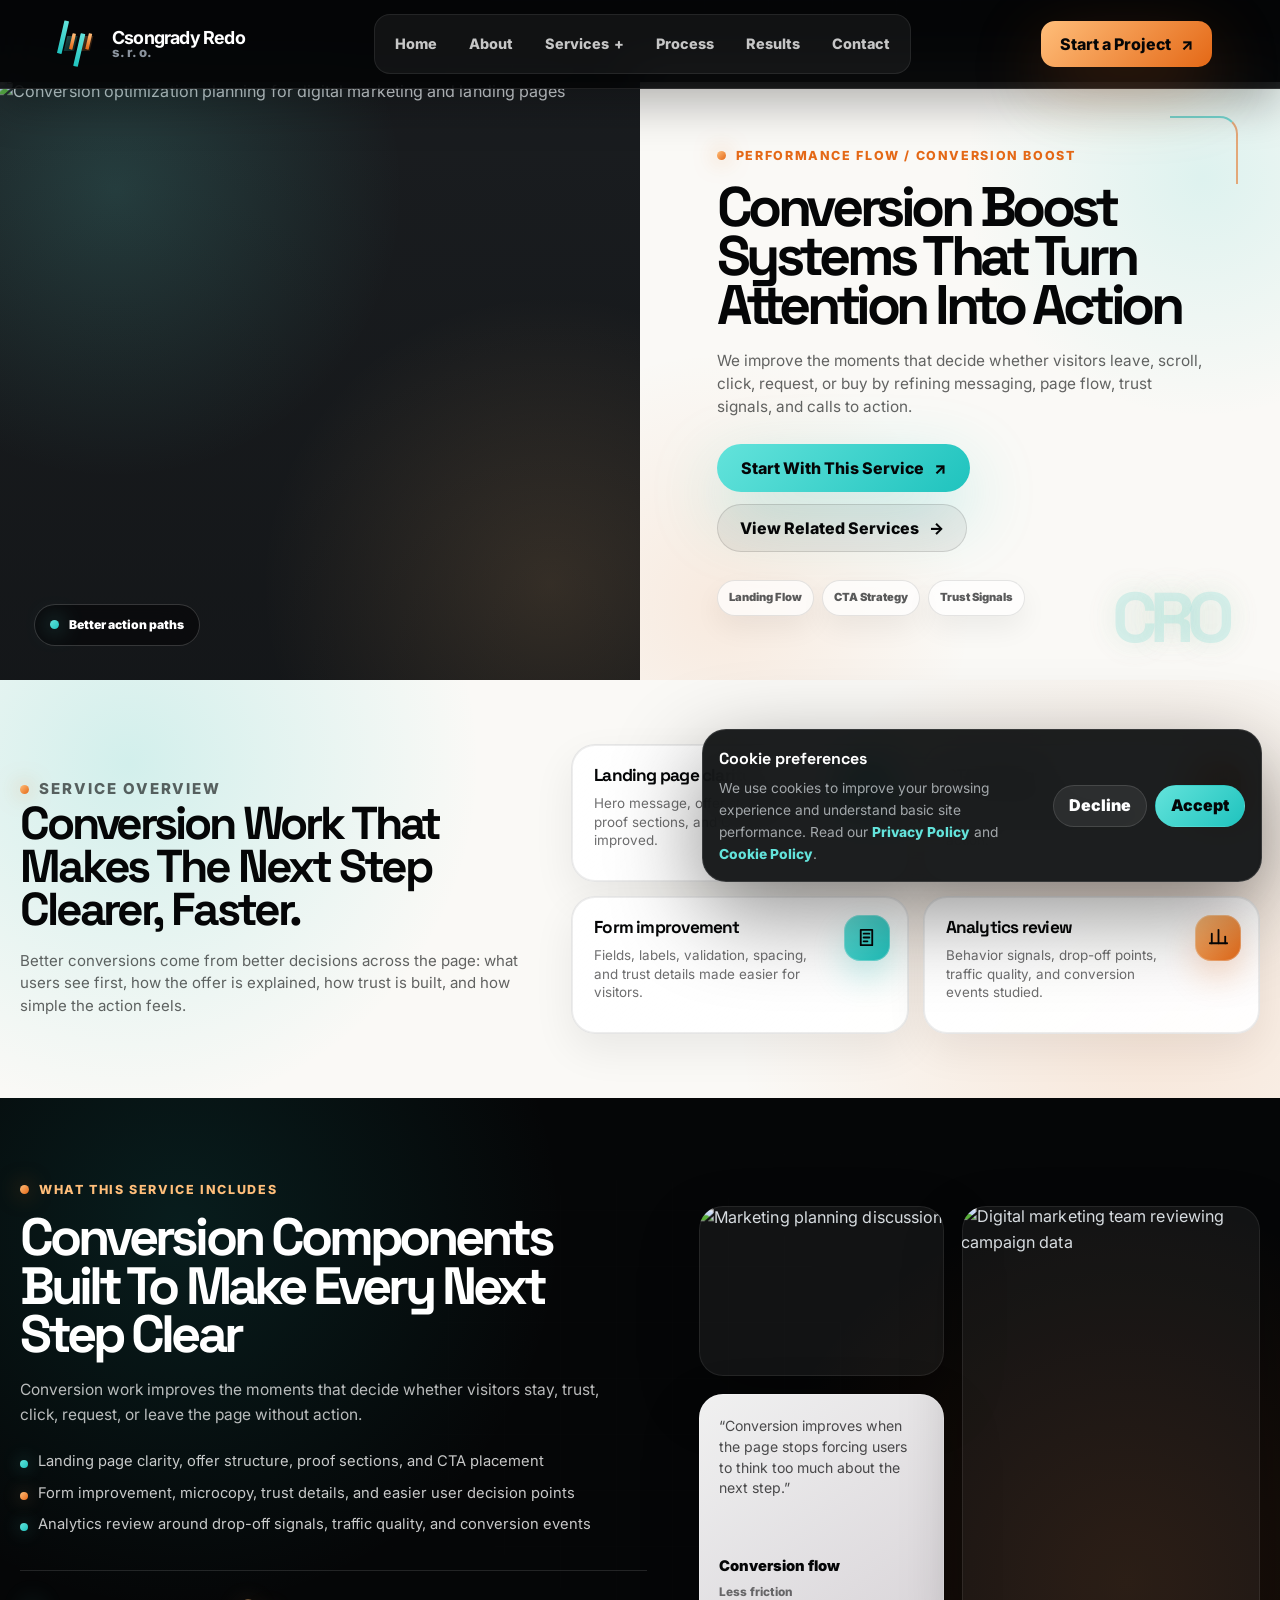
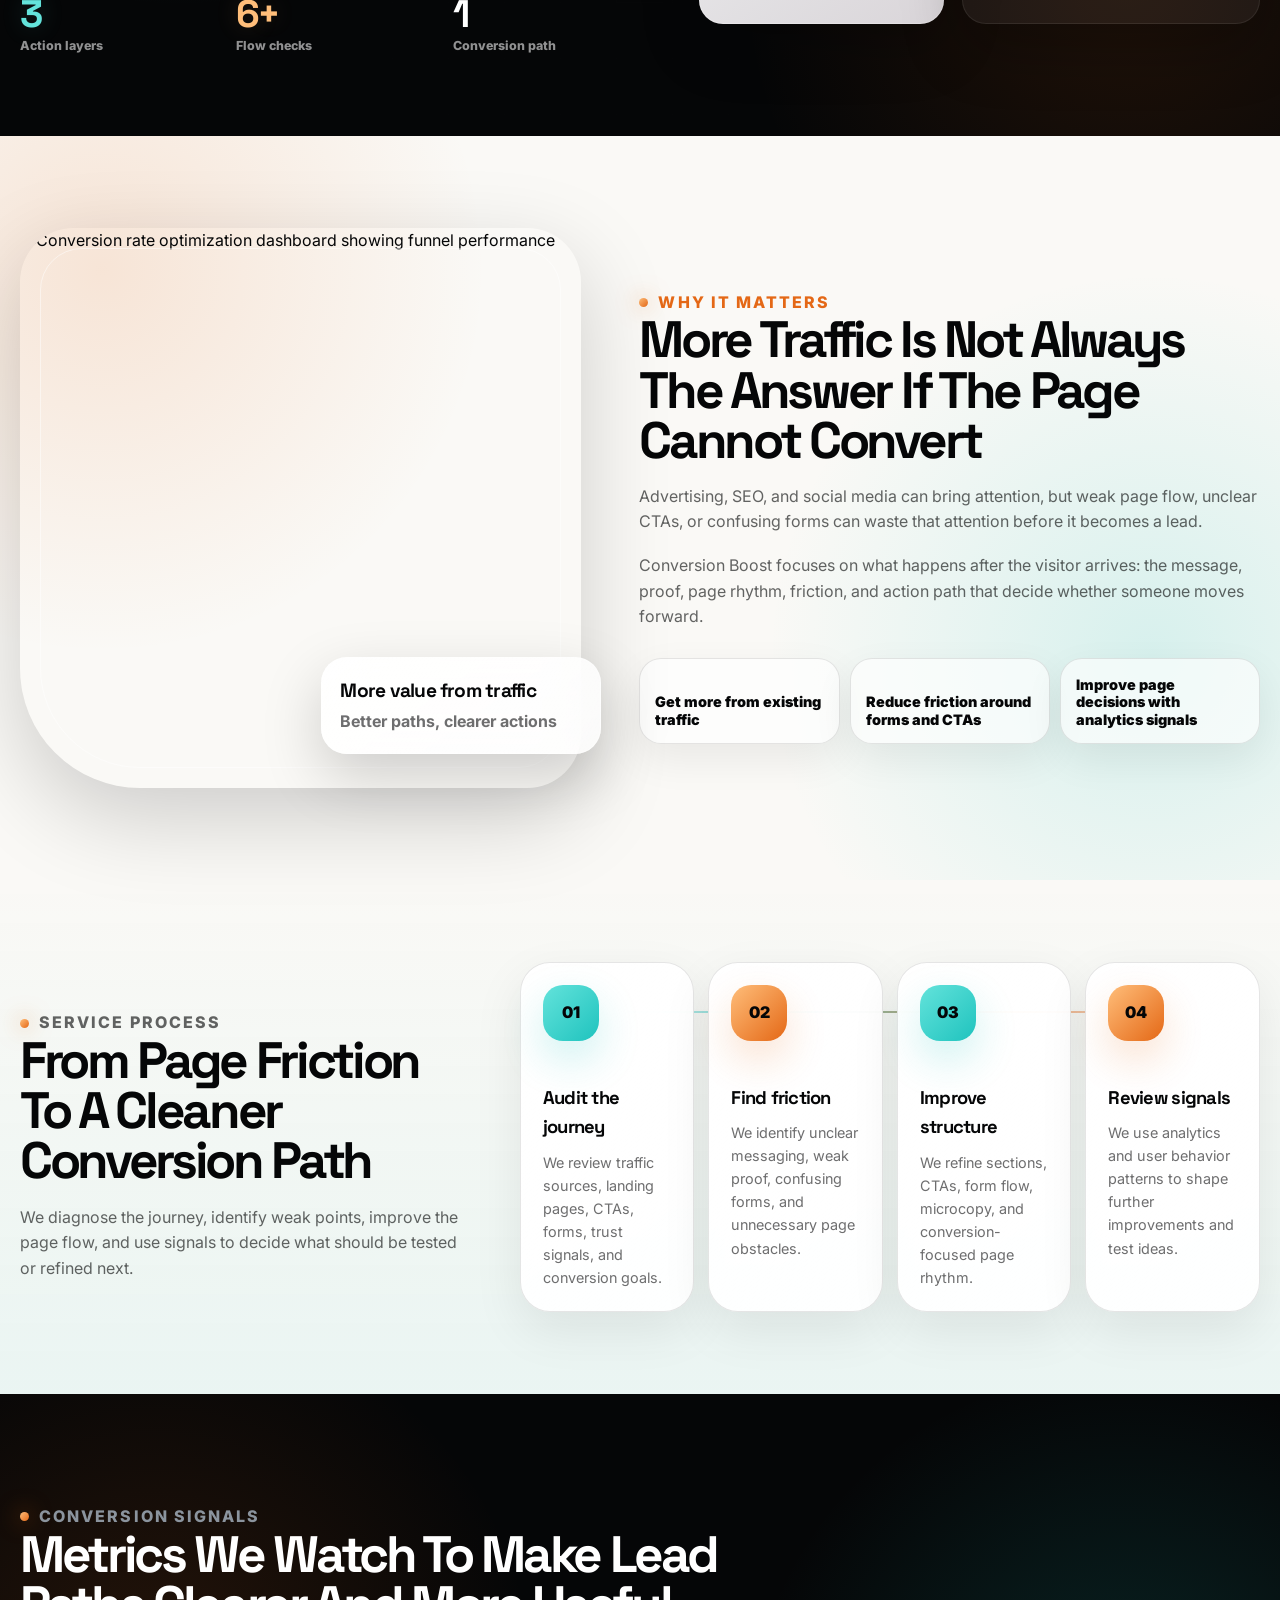
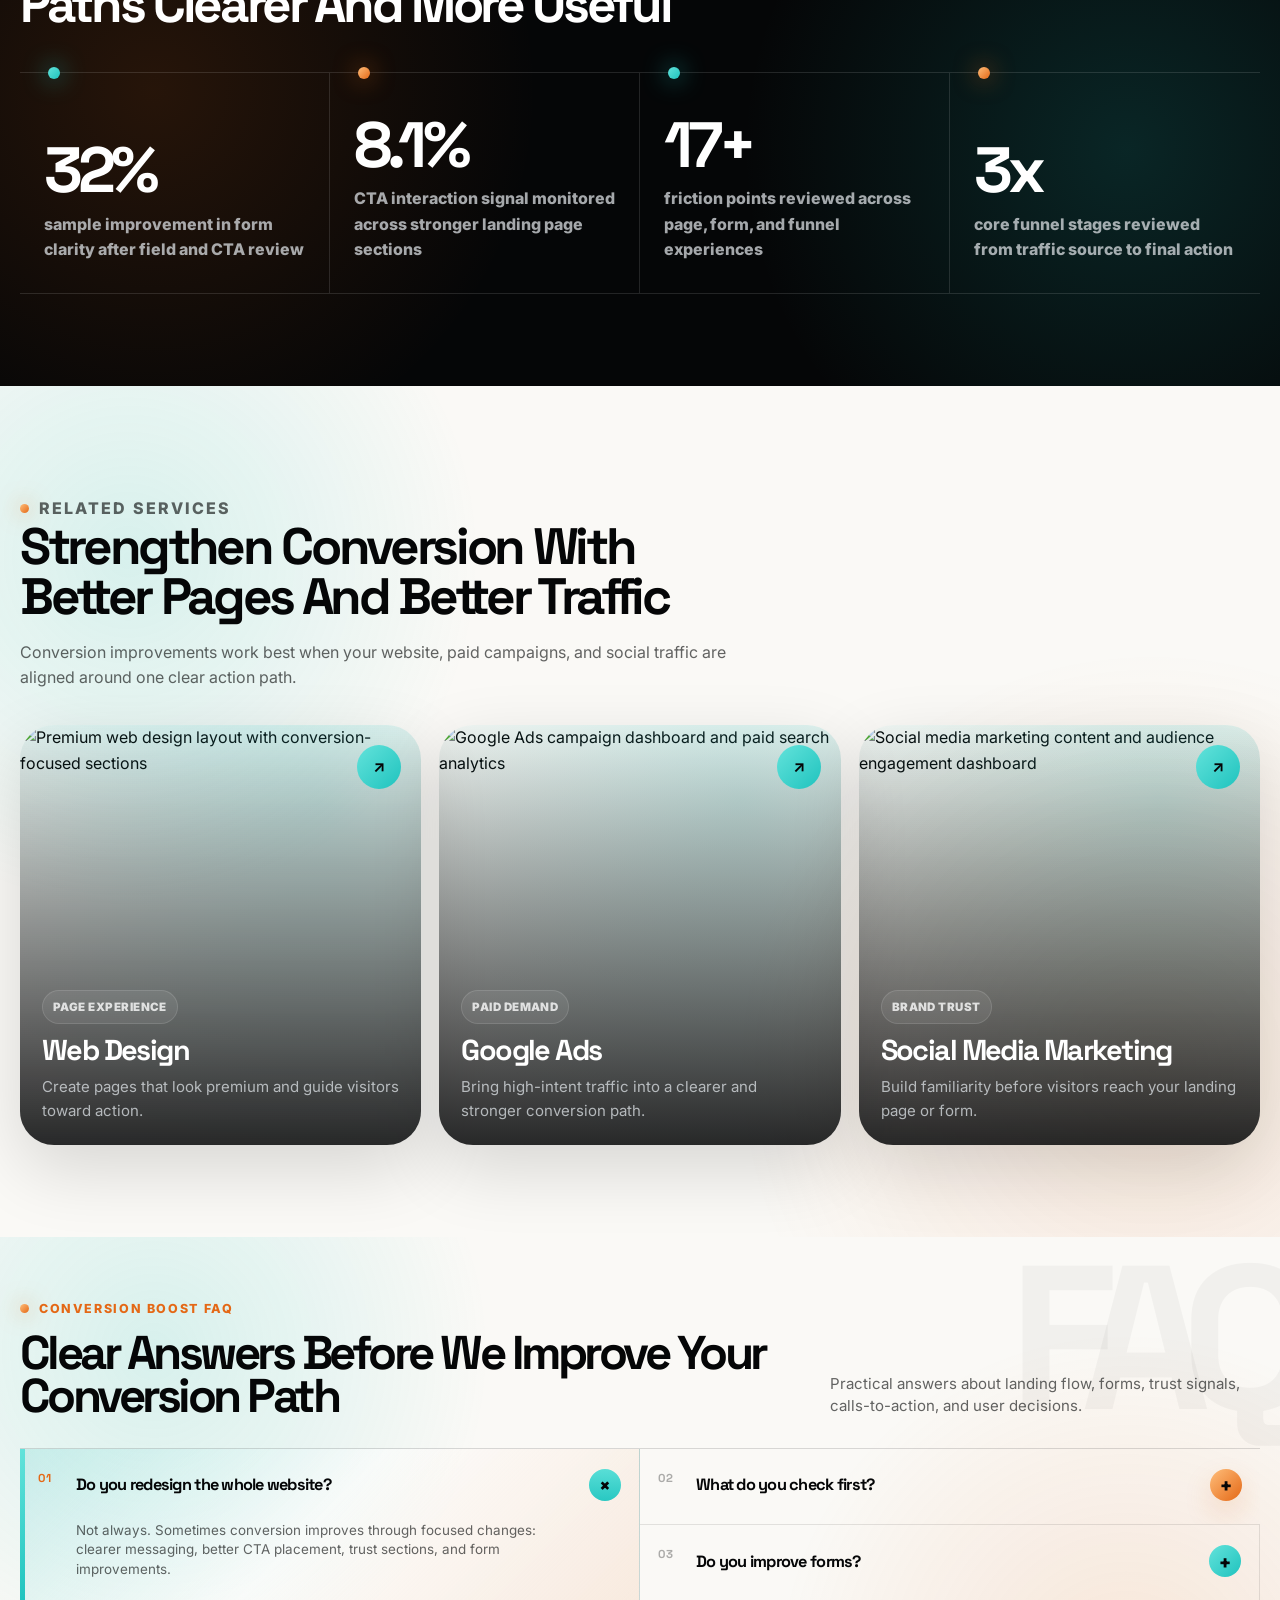
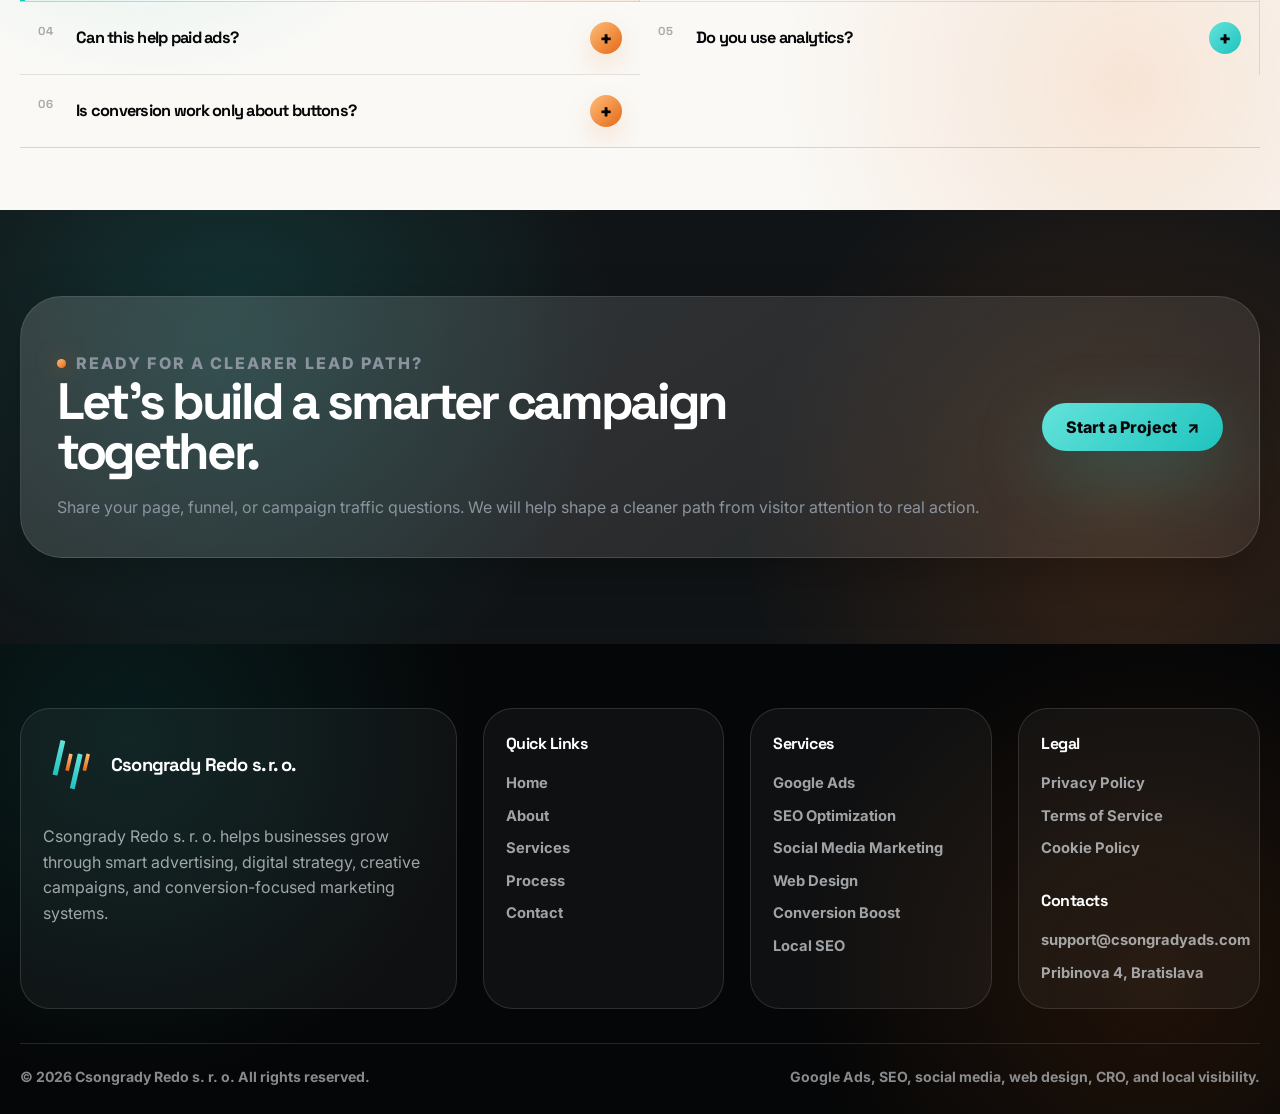
==== commit 5a557fcb: "+" ====
--- a/conversion-boost.html
+++ b/conversion-boost.html
@@ -528,98 +528,102 @@
             </div>
         </section>
 
-        <section class="service-faq" aria-labelledby="service-faq-title">
-            <div class="service-container service-faq__grid">
-                <div class="service-section-heading">
+    <section class="service-faq service-faq--switchboard" aria-labelledby="service-faq-title">
+        <div class="service-container">
+            <div class="service-faq-switch__top">
+                <div>
                     <p class="service-kicker">Conversion Boost FAQ</p>
-                    <h2 id="service-faq-title">Clear Answers Before We Improve Your Lead Path</h2>
-                    <p>
-                        A few practical answers about CRO, funnel improvement, landing page optimization,
-                        CTA strategy, form improvement, and analytics.
-                    </p>
-                </div>
-
-                <div class="service-faq__accordion" data-service-faq>
-                    <article class="service-faq-item is-active">
-                        <button type="button" aria-expanded="true">
-                            <span>Is Conversion Boost only about changing button colors?</span>
-                            <strong>+</strong>
-                        </button>
-                        <div class="service-faq-item__content">
-                            <p>
-                                No. Button styling can matter, but we focus on full page clarity:
-                                message, offer, proof, CTA placement, forms, friction, and analytics.
-                            </p>
-                        </div>
-                    </article>
-
-                    <article class="service-faq-item">
-                        <button type="button" aria-expanded="false">
-                            <span>Can you improve an existing landing page?</span>
-                            <strong>+</strong>
-                        </button>
-                        <div class="service-faq-item__content">
-                            <p>
-                                Yes. We can review an existing page and recommend improvements to copy,
-                                section flow, CTA logic, trust signals, forms, and mobile experience.
-                            </p>
-                        </div>
-                    </article>
-
-                    <article class="service-faq-item">
-                        <button type="button" aria-expanded="false">
-                            <span>Do you work with analytics?</span>
-                            <strong>+</strong>
-                        </button>
-                        <div class="service-faq-item__content">
-                            <p>
-                                Yes. We review useful signals like conversion events, form behavior,
-                                CTA clicks, traffic quality, and drop-off points when available.
-                            </p>
-                        </div>
-                    </article>
-
-                    <article class="service-faq-item">
-                        <button type="button" aria-expanded="false">
-                            <span>Can you help with forms?</span>
-                            <strong>+</strong>
-                        </button>
-                        <div class="service-faq-item__content">
-                            <p>
-                                Yes. We review form length, labels, required fields, spacing, validation,
-                                trust cues, and success messaging.
-                            </p>
-                        </div>
-                    </article>
-
-                    <article class="service-faq-item">
-                        <button type="button" aria-expanded="false">
-                            <span>Does CRO help paid ads?</span>
-                            <strong>+</strong>
-                        </button>
-                        <div class="service-faq-item__content">
-                            <p>
-                                Yes. Stronger conversion paths can help paid traffic produce better lead results,
-                                because fewer visitors are lost after the click.
-                            </p>
-                        </div>
-                    </article>
-
-                    <article class="service-faq-item">
-                        <button type="button" aria-expanded="false">
-                            <span>Do you create A/B testing ideas?</span>
-                            <strong>+</strong>
-                        </button>
-                        <div class="service-faq-item__content">
-                            <p>
-                                Yes. We can suggest testing ideas for headlines, CTAs, section order,
-                                forms, proof blocks, and offer presentation.
-                            </p>
-                        </div>
-                    </article>
-                </div>
-            </div>
-        </section>
+                    <h2 id="service-faq-title">
+                        Clear Answers Before We Improve Your Conversion Path
+                    </h2>
+                </div>
+    
+                <p>
+                    Practical answers about landing flow, forms, trust signals, calls-to-action, and user decisions.
+                </p>
+            </div>
+    
+            <div class="service-faq__accordion service-faq-switch__board" data-service-faq>
+                <article class="service-faq-item is-active">
+                    <button type="button" aria-expanded="true">
+                        <span>Do you redesign the whole website?</span>
+                        <strong>+</strong>
+                    </button>
+                    <div class="service-faq-item__content">
+                        <p>
+                            Not always. Sometimes conversion improves through focused changes:
+                            clearer messaging, better CTA placement, trust sections, and form improvements.
+                        </p>
+                    </div>
+                </article>
+    
+                <article class="service-faq-item">
+                    <button type="button" aria-expanded="false">
+                        <span>What do you check first?</span>
+                        <strong>+</strong>
+                    </button>
+                    <div class="service-faq-item__content">
+                        <p>
+                            We review the hero message, offer clarity, page flow, button logic,
+                            trust signals, forms, and where users may lose confidence.
+                        </p>
+                    </div>
+                </article>
+    
+                <article class="service-faq-item">
+                    <button type="button" aria-expanded="false">
+                        <span>Do you improve forms?</span>
+                        <strong>+</strong>
+                    </button>
+                    <div class="service-faq-item__content">
+                        <p>
+                            Yes. Form fields, labels, spacing, validation, trust text,
+                            and submission flow can all affect whether visitors complete the action.
+                        </p>
+                    </div>
+                </article>
+    
+                <article class="service-faq-item">
+                    <button type="button" aria-expanded="false">
+                        <span>Can this help paid ads?</span>
+                        <strong>+</strong>
+                    </button>
+                    <div class="service-faq-item__content">
+                        <p>
+                            Yes. Better landing pages can improve the value of paid traffic
+                            by making the post-click path clearer and easier to complete.
+                        </p>
+                    </div>
+                </article>
+    
+                <article class="service-faq-item">
+                    <button type="button" aria-expanded="false">
+                        <span>Do you use analytics?</span>
+                        <strong>+</strong>
+                    </button>
+                    <div class="service-faq-item__content">
+                        <p>
+                            Yes. We can review behavior signals, drop-off points,
+                            traffic quality, conversion events, and page-level weak spots.
+                        </p>
+                    </div>
+                </article>
+    
+                <article class="service-faq-item">
+                    <button type="button" aria-expanded="false">
+                        <span>Is conversion work only about buttons?</span>
+                        <strong>+</strong>
+                    </button>
+                    <div class="service-faq-item__content">
+                        <p>
+                            No. Buttons matter, but conversion is also about message clarity,
+                            trust, layout order, proof, friction, and the visitor’s confidence.
+                        </p>
+                    </div>
+                </article>
+            </div>
+        </div>
+    </section>
 
         <section class="service-final-cta" aria-labelledby="service-final-title">
             <div class="service-container">
--- a/assets/css/services.css
+++ b/assets/css/services.css
@@ -3155,4 +3155,472 @@
     .service-includes-editorial__quote p {
         font-size: 0.8rem;
     }
+}
+
+/* =====================================
+   SERVICE FAQ — white switchboard accordion
+===================================== */
+
+.service-faq--switchboard {
+    position: relative !important;
+    isolation: isolate !important;
+    overflow: hidden !important;
+    padding: 58px 0 62px !important;
+    color: var(--color-black) !important;
+    background:
+        radial-gradient(circle at 12% 20%, rgba(31, 195, 190, 0.16), transparent 21rem),
+        radial-gradient(circle at 88% 78%, rgba(228, 104, 22, 0.14), transparent 22rem),
+        var(--color-milk) !important;
+}
+
+.service-faq--switchboard::before {
+    content: "FAQ" !important;
+    position: absolute !important;
+    right: -0.05em !important;
+    top: 22px !important;
+    z-index: -1 !important;
+    color: rgba(5, 6, 7, 0.035) !important;
+    font-family: var(--font-display) !important;
+    font-size: clamp(5rem, 16vw, 14rem) !important;
+    font-weight: 900 !important;
+    line-height: 0.78 !important;
+    letter-spacing: -0.14em !important;
+    pointer-events: none !important;
+}
+
+.service-faq-switch__top {
+    display: grid !important;
+    grid-template-columns: minmax(0, 1fr) minmax(260px, 430px) !important;
+    align-items: end !important;
+    gap: 34px !important;
+    margin-bottom: 30px !important;
+}
+
+.service-faq--switchboard .service-kicker {
+    color: var(--color-carrot) !important;
+    margin-bottom: 12px !important;
+}
+
+.service-faq-switch__top h2 {
+    max-width: 820px !important;
+    margin: 0 !important;
+    color: var(--color-black) !important;
+    font-family: var(--font-display) !important;
+    font-size: clamp(2rem, 3.7vw, 4.2rem) !important;
+    line-height: 0.92 !important;
+    letter-spacing: -0.074em !important;
+}
+
+.service-faq-switch__top>p {
+    margin: 0 !important;
+    color: rgba(5, 6, 7, 0.62) !important;
+    font-size: 0.94rem !important;
+    line-height: 1.48 !important;
+}
+
+/* board */
+.service-faq-switch__board {
+    counter-reset: faq-switch !important;
+    display: grid !important;
+    grid-template-columns: repeat(2, minmax(0, 1fr)) !important;
+    gap: 10px !important;
+    padding: 12px !important;
+    border: 1px solid rgba(5, 6, 7, 0.1) !important;
+    border-radius: 30px !important;
+    background:
+        linear-gradient(135deg, rgba(255, 255, 255, 0.86), rgba(255, 255, 255, 0.48)),
+        rgba(255, 255, 255, 0.72) !important;
+    box-shadow: 0 24px 70px rgba(5, 6, 7, 0.1) !important;
+}
+
+/* item */
+.service-faq--switchboard .service-faq-item {
+    counter-increment: faq-switch !important;
+    position: relative !important;
+    overflow: hidden !important;
+    min-height: 66px !important;
+    border: 1px solid rgba(5, 6, 7, 0.085) !important;
+    border-radius: 22px !important;
+    background: rgba(255, 255, 255, 0.78) !important;
+    box-shadow: none !important;
+    transition:
+        transform 240ms ease,
+        border-color 240ms ease,
+        background 240ms ease,
+        box-shadow 240ms ease !important;
+}
+
+.service-faq--switchboard .service-faq-item::before {
+    content: counter(faq-switch, decimal-leading-zero) !important;
+    position: absolute !important;
+    left: 18px !important;
+    top: 20px !important;
+    z-index: 2 !important;
+    color: rgba(5, 6, 7, 0.32) !important;
+    font-family: var(--font-display) !important;
+    font-size: 0.72rem !important;
+    font-weight: 900 !important;
+    letter-spacing: 0.08em !important;
+    transition: color 240ms ease !important;
+}
+
+.service-faq--switchboard .service-faq-item::after {
+    content: "" !important;
+    position: absolute !important;
+    left: 0 !important;
+    top: 0 !important;
+    bottom: 0 !important;
+    width: 4px !important;
+    background: var(--gradient-mint) !important;
+    transform: scaleY(0) !important;
+    transform-origin: bottom !important;
+    transition: transform 260ms ease !important;
+}
+
+.service-faq--switchboard .service-faq-item:nth-child(even)::after {
+    background: var(--gradient-orange) !important;
+}
+
+.service-faq--switchboard .service-faq-item:hover {
+    transform: translateY(-4px) !important;
+    border-color: rgba(31, 195, 190, 0.22) !important;
+    box-shadow: 0 18px 42px rgba(5, 6, 7, 0.08) !important;
+}
+
+.service-faq--switchboard .service-faq-item.is-active {
+    grid-row: span 2 !important;
+    min-height: 150px !important;
+    border-color: rgba(31, 195, 190, 0.28) !important;
+    background:
+        radial-gradient(circle at 90% 12%, rgba(31, 195, 190, 0.22), transparent 12rem),
+        radial-gradient(circle at 10% 90%, rgba(228, 104, 22, 0.12), transparent 12rem),
+        rgba(255, 255, 255, 0.94) !important;
+    box-shadow: 0 22px 58px rgba(5, 6, 7, 0.11) !important;
+}
+
+.service-faq--switchboard .service-faq-item.is-active::before {
+    color: var(--color-carrot) !important;
+}
+
+.service-faq--switchboard .service-faq-item.is-active::after,
+.service-faq--switchboard .service-faq-item:hover::after {
+    transform: scaleY(1) !important;
+}
+
+/* button */
+.service-faq--switchboard .service-faq-item button {
+    position: relative !important;
+    z-index: 2 !important;
+    width: 100% !important;
+    min-height: 66px !important;
+    display: grid !important;
+    grid-template-columns: 1fr auto !important;
+    align-items: center !important;
+    gap: 14px !important;
+    padding: 16px 16px 16px 54px !important;
+    border: 0 !important;
+    color: var(--color-black) !important;
+    background: transparent !important;
+    text-align: left !important;
+    font-family: var(--font-display) !important;
+    font-size: 1.02rem !important;
+    font-weight: 850 !important;
+    line-height: 1.08 !important;
+    letter-spacing: -0.045em !important;
+}
+
+.service-faq--switchboard .service-faq-item button span {
+    max-width: 520px !important;
+}
+
+.service-faq--switchboard .service-faq-item button strong {
+    display: grid !important;
+    place-items: center !important;
+    width: 34px !important;
+    height: 34px !important;
+    border-radius: 13px !important;
+    color: var(--color-black) !important;
+    background: var(--gradient-mint) !important;
+    box-shadow: 0 12px 28px rgba(31, 195, 190, 0.2) !important;
+    font-family: var(--font-body) !important;
+    font-size: 1.1rem !important;
+    font-weight: 900 !important;
+    line-height: 1 !important;
+    transition:
+        transform 240ms ease,
+        border-radius 240ms ease,
+        background 240ms ease !important;
+}
+
+.service-faq--switchboard .service-faq-item:nth-child(even) button strong {
+    background: var(--gradient-orange) !important;
+    box-shadow: 0 12px 28px rgba(228, 104, 22, 0.18) !important;
+}
+
+.service-faq--switchboard .service-faq-item:hover button strong {
+    transform: scale(1.06) !important;
+    border-radius: 999px !important;
+}
+
+.service-faq--switchboard .service-faq-item.is-active button strong {
+    transform: rotate(45deg) !important;
+    border-radius: 999px !important;
+}
+
+/* content */
+.service-faq--switchboard .service-faq-item__content {
+    position: relative !important;
+    z-index: 2 !important;
+    max-height: 0 !important;
+    overflow: hidden !important;
+    transition: max-height 300ms cubic-bezier(.22, 1, .36, 1) !important;
+}
+
+.service-faq--switchboard .service-faq-item.is-active .service-faq-item__content {
+    max-height: 140px !important;
+}
+
+.service-faq--switchboard .service-faq-item__content p {
+    margin: 0 !important;
+    padding: 0 54px 20px 54px !important;
+    color: rgba(5, 6, 7, 0.62) !important;
+    font-size: 0.84rem !important;
+    line-height: 1.45 !important;
+}
+
+/* tablet */
+@media (max-width: 980px) {
+    .service-faq--switchboard {
+        padding: 52px 0 56px !important;
+    }
+
+    .service-faq-switch__top {
+        grid-template-columns: 1fr !important;
+        gap: 14px !important;
+        text-align: center !important;
+        margin-bottom: 26px !important;
+    }
+
+    .service-faq-switch__top h2,
+    .service-faq-switch__top>p {
+        margin-inline: auto !important;
+        text-align: center !important;
+    }
+
+    .service-faq--switchboard .service-kicker {
+        justify-content: center !important;
+    }
+
+    .service-faq-switch__board {
+        grid-template-columns: 1fr !important;
+    }
+
+    .service-faq--switchboard .service-faq-item.is-active {
+        grid-row: auto !important;
+    }
+}
+
+/* mobile */
+@media (max-width: 560px) {
+    .service-faq--switchboard {
+        padding: 44px 0 48px !important;
+    }
+
+    .service-faq-switch__top h2 {
+        font-size: clamp(1.65rem, 8vw, 2.45rem) !important;
+        line-height: 0.96 !important;
+    }
+
+    .service-faq-switch__board {
+        padding: 8px !important;
+        border-radius: 22px !important;
+        gap: 8px !important;
+    }
+
+    .service-faq--switchboard .service-faq-item {
+        border-radius: 17px !important;
+    }
+
+    .service-faq--switchboard .service-faq-item button {
+        min-height: 60px !important;
+        padding: 14px 12px 14px 46px !important;
+        font-size: 0.92rem !important;
+    }
+
+    .service-faq--switchboard .service-faq-item::before {
+        left: 15px !important;
+        top: 19px !important;
+        font-size: 0.66rem !important;
+    }
+
+    .service-faq--switchboard .service-faq-item button strong {
+        width: 30px !important;
+        height: 30px !important;
+        border-radius: 11px !important;
+        font-size: 1rem !important;
+    }
+
+    .service-faq--switchboard .service-faq-item__content p {
+        padding: 0 14px 16px 46px !important;
+        font-size: 0.78rem !important;
+    }
+}
+
+/* FAQ switchboard — no card container */
+
+.service-faq-switch__board {
+    padding: 0 !important;
+    border: 0 !important;
+    border-radius: 0 !important;
+    background: transparent !important;
+    box-shadow: none !important;
+    gap: 0 !important;
+    border-top: 1px solid rgba(5, 6, 7, 0.14) !important;
+    border-bottom: 1px solid rgba(5, 6, 7, 0.14) !important;
+}
+
+/* убираем ощущение отдельных карточек */
+.service-faq--switchboard .service-faq-item {
+    min-height: 72px !important;
+    border: 0 !important;
+    border-radius: 0 !important;
+    background: transparent !important;
+    box-shadow: none !important;
+    border-bottom: 1px solid rgba(5, 6, 7, 0.1) !important;
+}
+
+.service-faq--switchboard .service-faq-item:nth-child(odd) {
+    border-right: 1px solid rgba(5, 6, 7, 0.1) !important;
+}
+
+.service-faq--switchboard .service-faq-item:last-child,
+.service-faq--switchboard .service-faq-item:nth-last-child(2) {
+    border-bottom: 0 !important;
+}
+
+/* hover не карточка, а легкое подсвечивание строки */
+.service-faq--switchboard .service-faq-item:hover {
+    transform: none !important;
+    background:
+        linear-gradient(90deg,
+            rgba(31, 195, 190, 0.1),
+            rgba(255, 255, 255, 0),
+            rgba(228, 104, 22, 0.08)) !important;
+    box-shadow: none !important;
+}
+
+/* активный вопрос — не карточка, а раскрытая панель с акцентом */
+.service-faq--switchboard .service-faq-item.is-active {
+    min-height: 150px !important;
+    border-color: rgba(5, 6, 7, 0.12) !important;
+    background:
+        linear-gradient(135deg,
+            rgba(31, 195, 190, 0.16),
+            rgba(255, 255, 255, 0.5) 48%,
+            rgba(228, 104, 22, 0.1)) !important;
+    box-shadow: none !important;
+}
+
+/* цветная вертикальная линия остается как фишка */
+.service-faq--switchboard .service-faq-item::after {
+    width: 5px !important;
+}
+
+/* кнопка чище */
+.service-faq--switchboard .service-faq-item button {
+    min-height: 72px !important;
+    padding: 18px 18px 18px 56px !important;
+}
+
+/* плюсик чуть легче, чтобы не выглядел как кнопка-карточка */
+.service-faq--switchboard .service-faq-item button strong {
+    width: 32px !important;
+    height: 32px !important;
+    border-radius: 999px !important;
+    box-shadow: none !important;
+}
+
+/* текст раскрытия */
+.service-faq--switchboard .service-faq-item__content p {
+    padding: 0 56px 22px 56px !important;
+}
+
+/* tablet/mobile */
+@media (max-width: 980px) {
+    .service-faq--switchboard .service-faq-item:nth-child(odd) {
+        border-right: 0 !important;
+    }
+
+    .service-faq--switchboard .service-faq-item:nth-last-child(2) {
+        border-bottom: 1px solid rgba(5, 6, 7, 0.1) !important;
+    }
+}
+
+@media (max-width: 560px) {
+    .service-faq-switch__board {
+        border-radius: 0 !important;
+    }
+
+    .service-faq--switchboard .service-faq-item button {
+        padding: 15px 12px 15px 46px !important;
+    }
+
+    .service-faq--switchboard .service-faq-item__content p {
+        padding: 0 14px 16px 46px !important;
+    }
+}
+
+/* FAQ closing fix — keep text visible while height closes */
+
+.service-faq-item__content,
+.service-faq-item__content p {
+    opacity: 1 !important;
+}
+
+.service-faq-item.is-closing .service-faq-item__content,
+.service-faq-item.is-closing .service-faq-item__content p {
+    opacity: 1 !important;
+}
+
+/* FINAL FAQ FIX — text closes together with the item */
+
+.service-faq--switchboard .service-faq-item {
+    transition:
+        min-height 380ms cubic-bezier(.22, 1, .36, 1),
+        background 240ms ease,
+        border-color 240ms ease !important;
+}
+
+/* убираем старую max-height логику, чтобы JS управлял высотой */
+.service-faq--switchboard .service-faq-item__content {
+    display: block !important;
+    height: 0;
+    max-height: none !important;
+    overflow: hidden !important;
+    opacity: 1 !important;
+    transition: none !important;
+    will-change: height !important;
+}
+
+.service-faq--switchboard .service-faq-item.is-active .service-faq-item__content {
+    max-height: none !important;
+}
+
+/* главное: при закрытии активный item сразу перестает быть высоким */
+.service-faq--switchboard .service-faq-item.is-active.is-closing {
+    min-height: 72px !important;
+    grid-row: auto !important;
+}
+
+/* текст не исчезает отдельно */
+.service-faq--switchboard .service-faq-item__content p,
+.service-faq--switchboard .service-faq-item.is-closing .service-faq-item__content p {
+    opacity: 1 !important;
+    transform: none !important;
+    transition: none !important;
+}
+
+/* чтобы плюс не дергался */
+.service-faq--switchboard .service-faq-item.is-closing button strong {
+    transform: rotate(0deg) !important;
 }
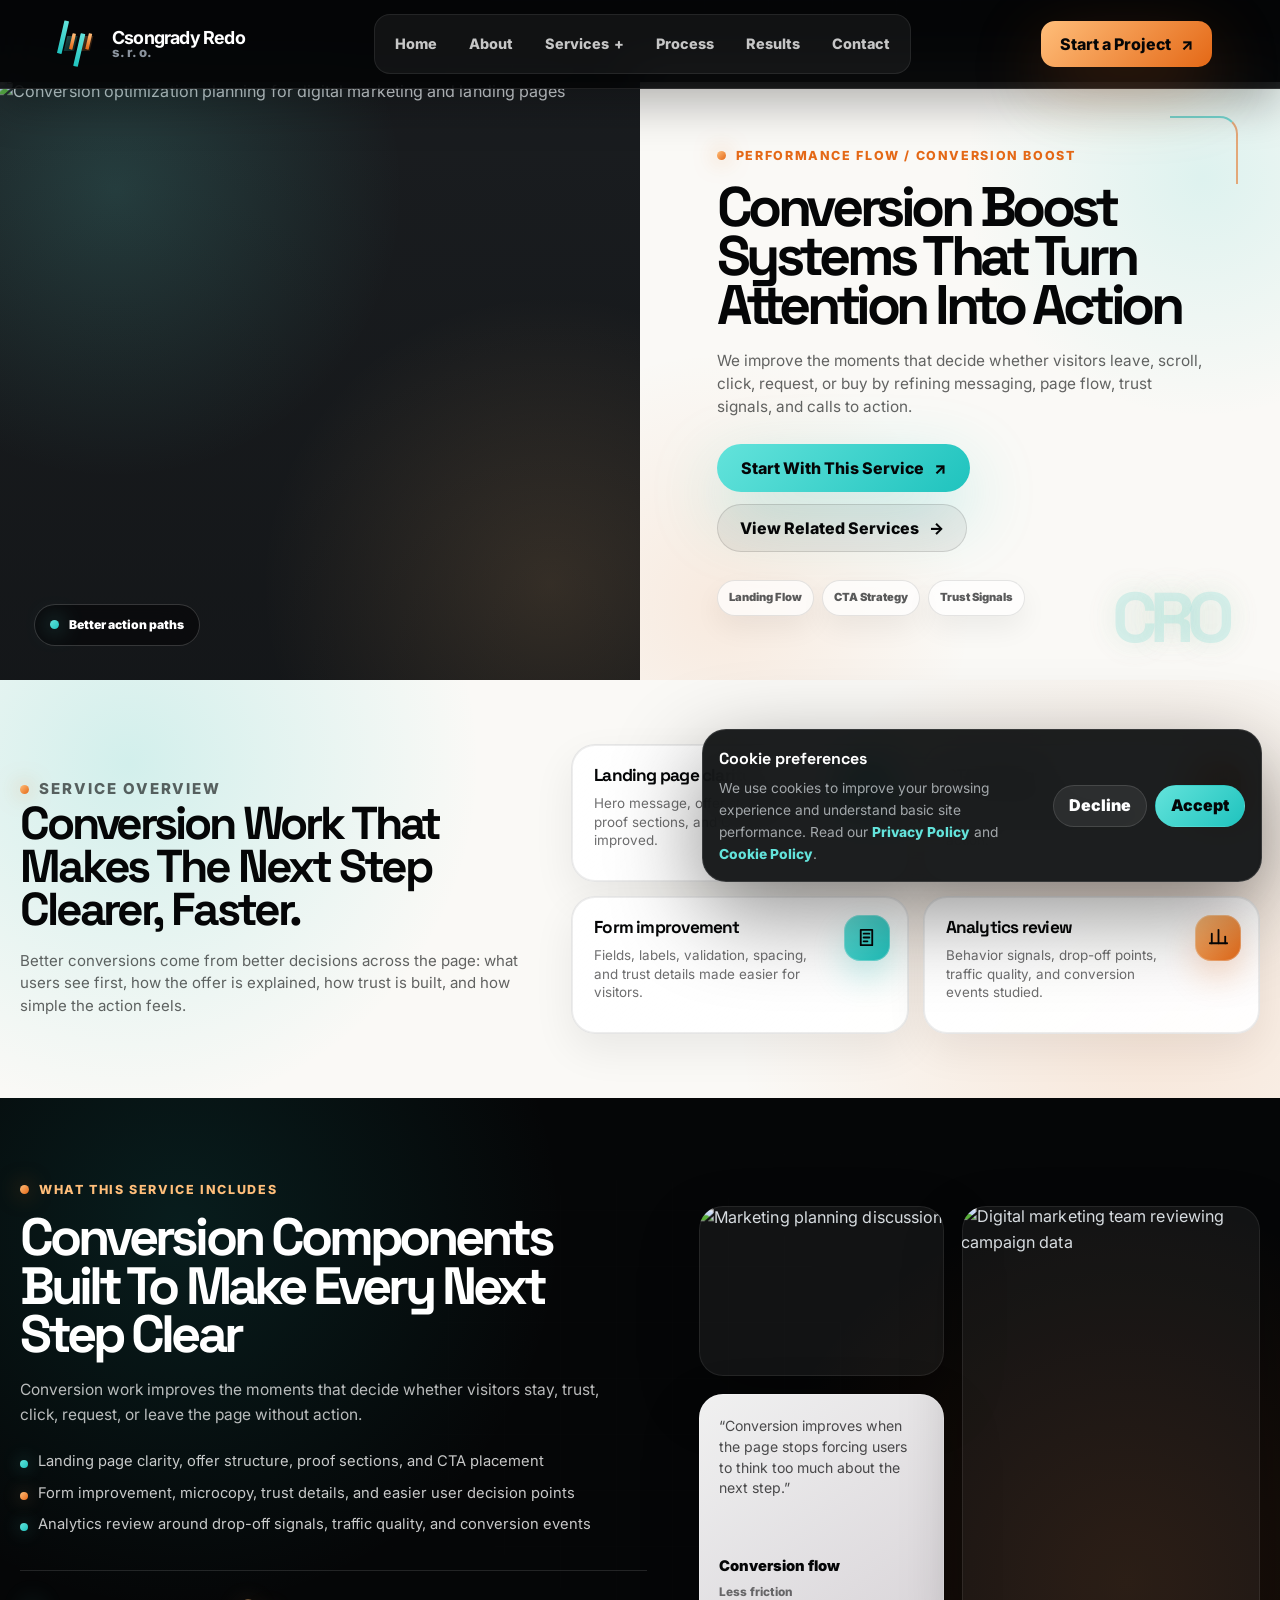
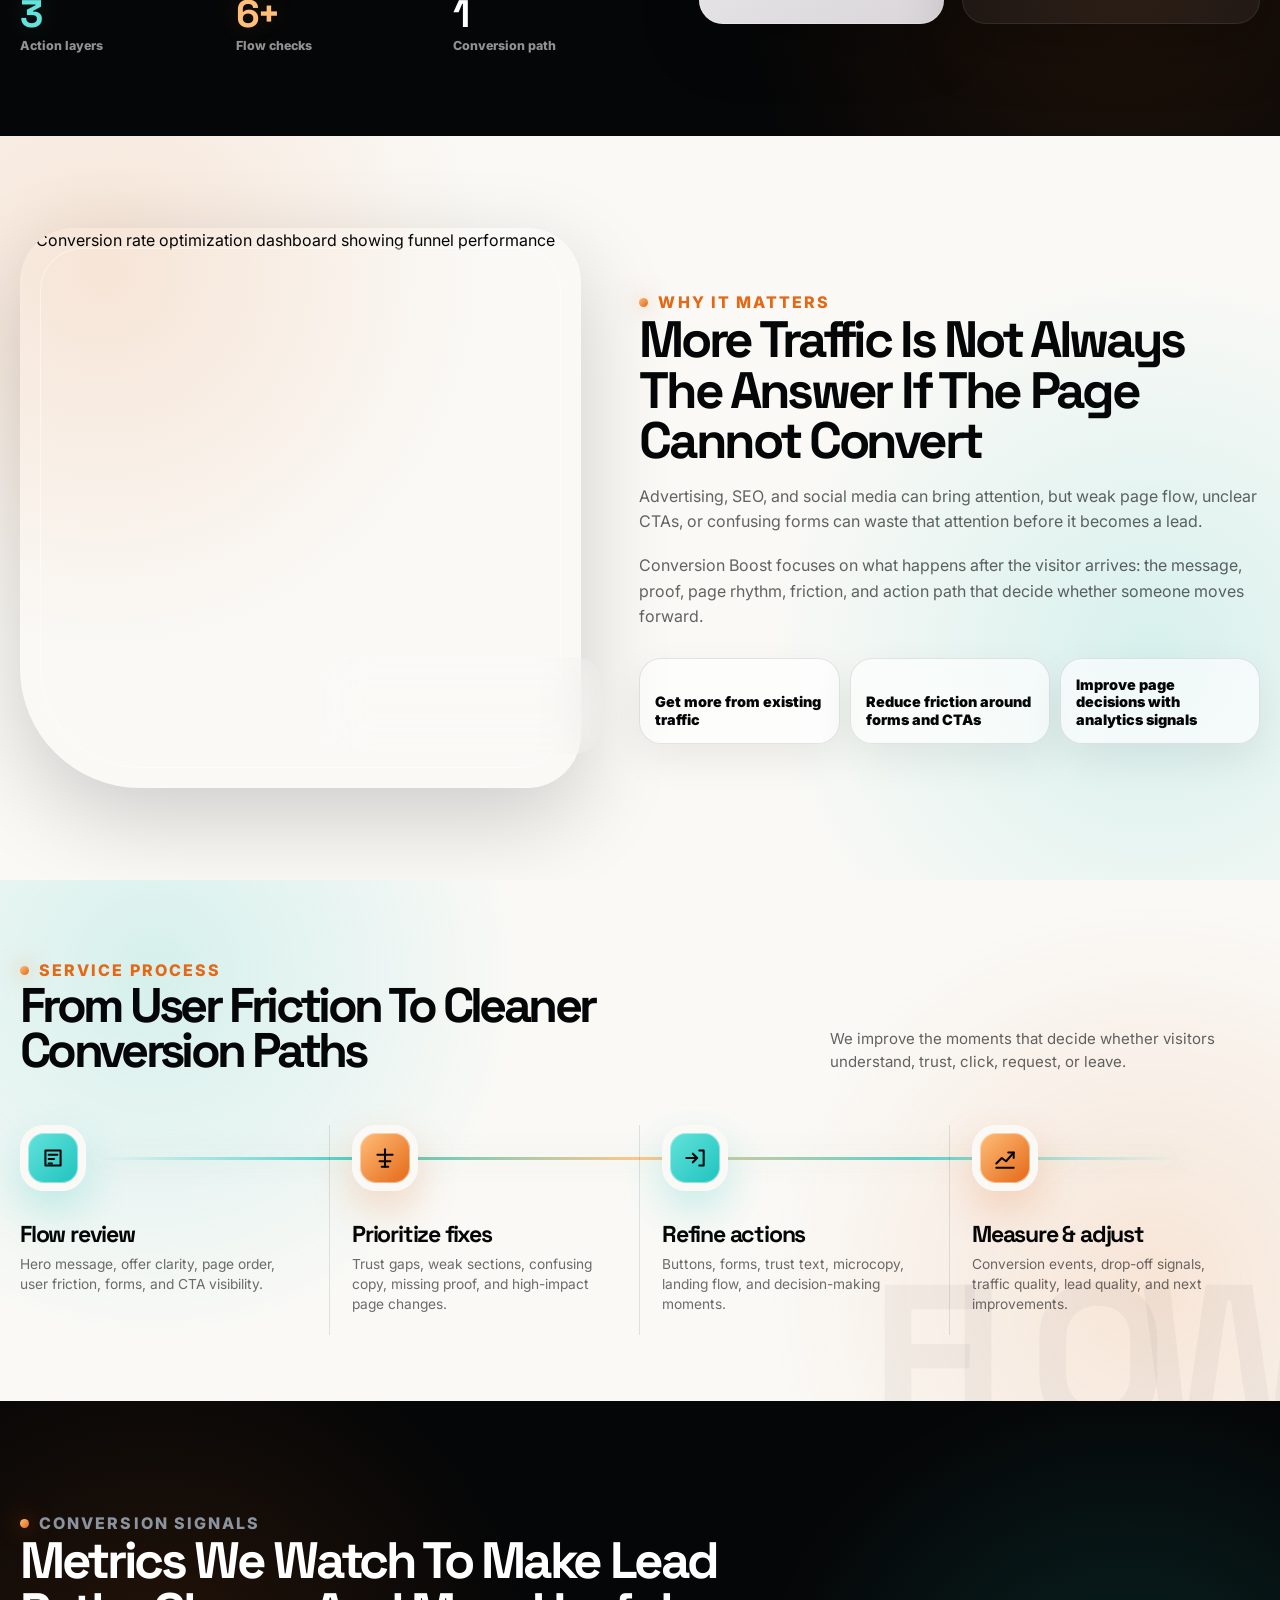
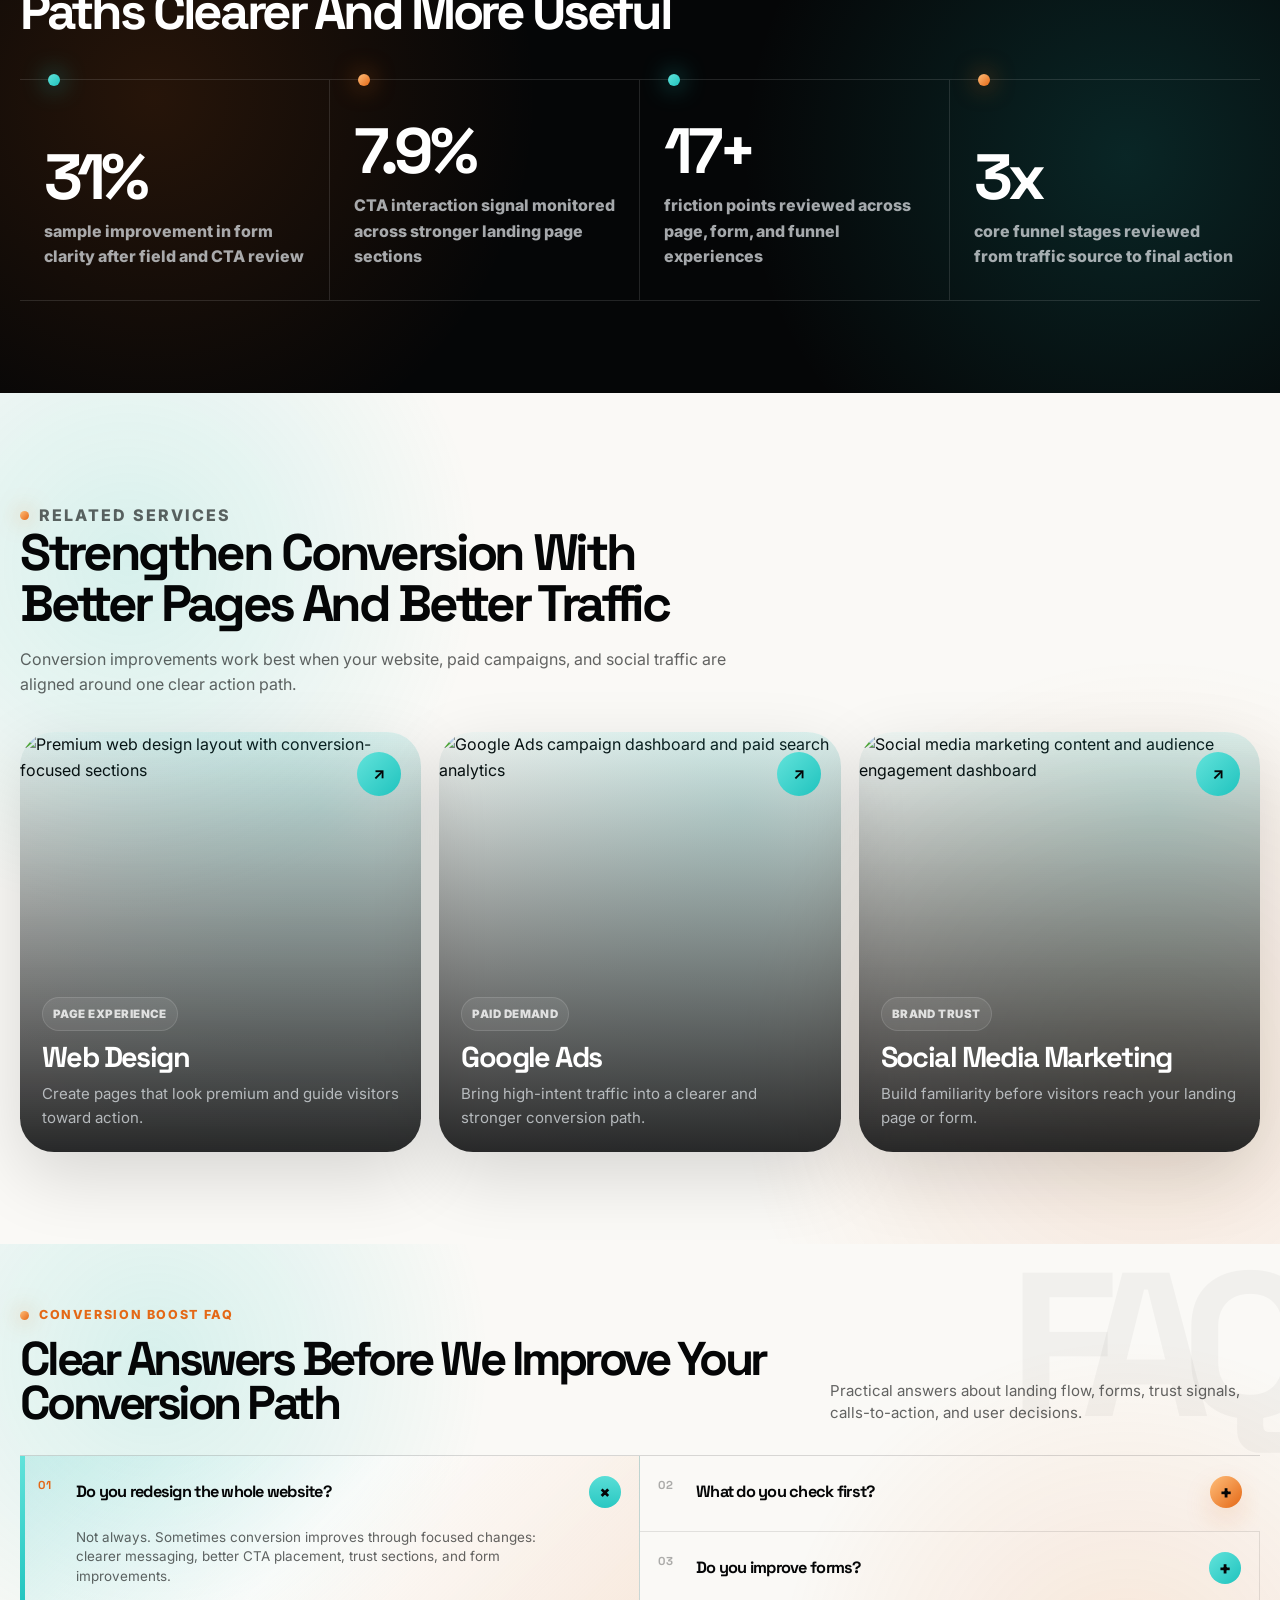
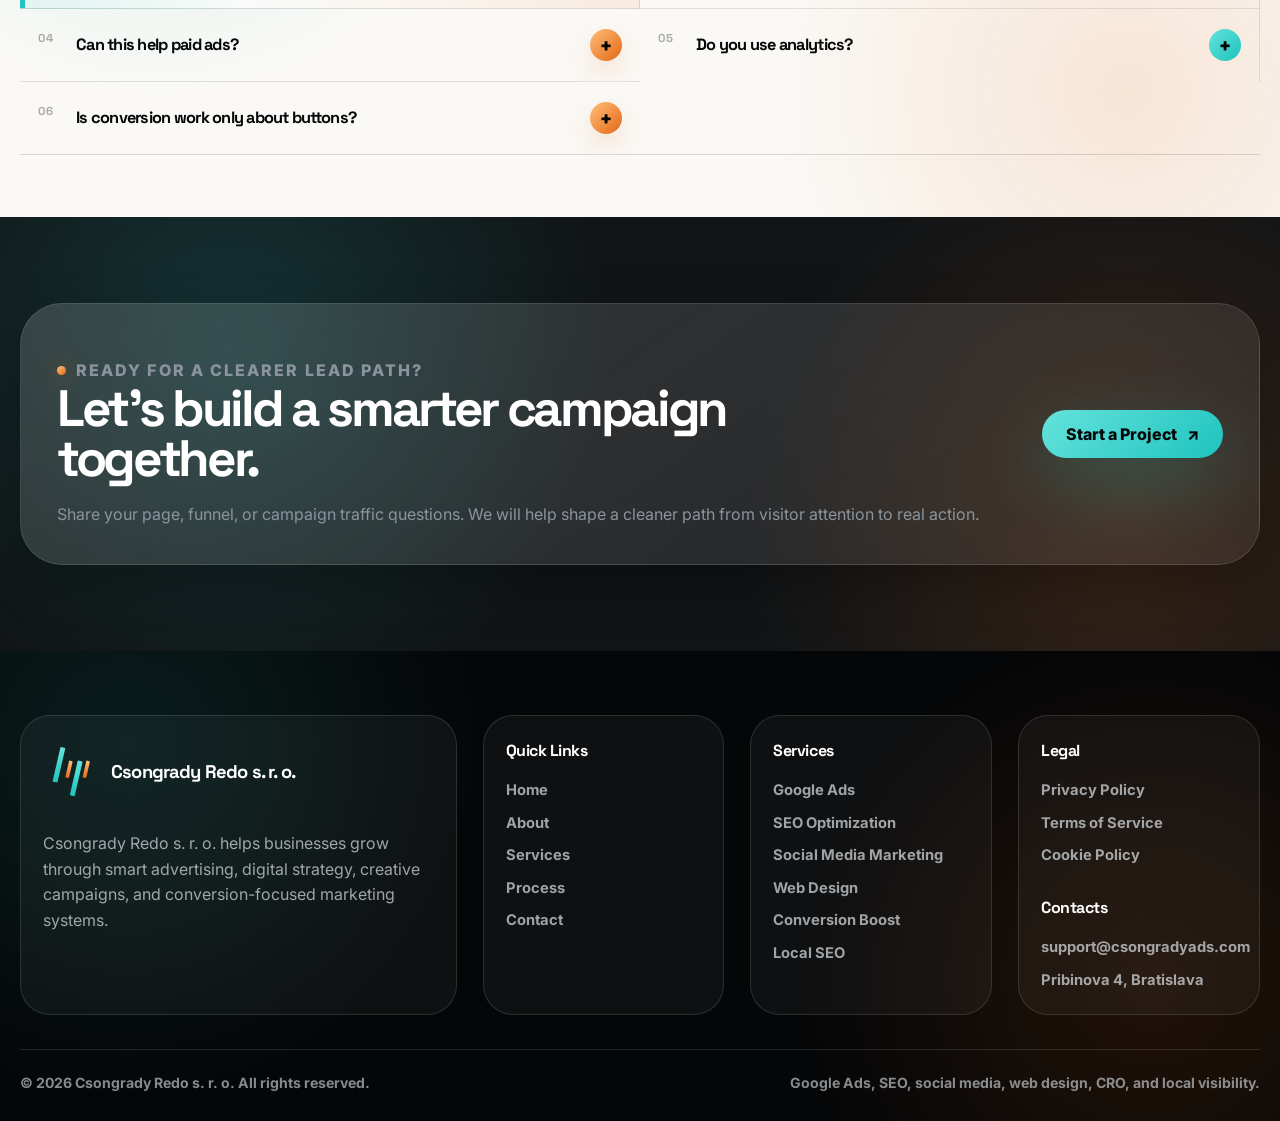
==== commit eaa23a24: "+" ====
--- a/conversion-boost.html
+++ b/conversion-boost.html
@@ -402,46 +402,84 @@
             </div>
         </section>
 
-        <section class="service-process" aria-labelledby="service-process-title">
-            <div class="service-container service-process__grid">
+    <section class="service-process service-process--signal-flow" aria-labelledby="service-process-title">
+        <div class="service-container">
+            <div class="service-process-flow__top">
                 <div class="service-section-heading">
                     <p class="service-kicker">Service process</p>
-                    <h2 id="service-process-title">From Page Friction To A Cleaner Conversion Path</h2>
-                    <p>
-                        We diagnose the journey, identify weak points, improve the page flow,
-                        and use signals to decide what should be tested or refined next.
-                    </p>
-                </div>
-
-                <div class="service-process__timeline">
-                    <article class="service-process-step">
-                        <span class="service-process-step__icon" aria-hidden="true">01</span>
-                        <h3>Audit the journey</h3>
-                        <p>We review traffic sources, landing pages, CTAs, forms, trust signals, and conversion goals.
-                        </p>
-                    </article>
-
-                    <article class="service-process-step">
-                        <span class="service-process-step__icon" aria-hidden="true">02</span>
-                        <h3>Find friction</h3>
-                        <p>We identify unclear messaging, weak proof, confusing forms, and unnecessary page obstacles.
-                        </p>
-                    </article>
-
-                    <article class="service-process-step">
-                        <span class="service-process-step__icon" aria-hidden="true">03</span>
-                        <h3>Improve structure</h3>
-                        <p>We refine sections, CTAs, form flow, microcopy, and conversion-focused page rhythm.</p>
-                    </article>
-
-                    <article class="service-process-step">
-                        <span class="service-process-step__icon" aria-hidden="true">04</span>
-                        <h3>Review signals</h3>
-                        <p>We use analytics and user behavior patterns to shape further improvements and test ideas.</p>
-                    </article>
-                </div>
-            </div>
-        </section>
+                    <h2 id="service-process-title">From User Friction To Cleaner Conversion Paths</h2>
+                </div>
+    
+                <p>
+                    We improve the moments that decide whether visitors understand, trust, click, request, or leave.
+                </p>
+            </div>
+    
+            <div class="service-process__timeline service-process-flow__timeline">
+                <article class="service-process-step">
+                    <span class="service-process-step__icon service-process-step__icon--mint" aria-hidden="true">
+                        <svg viewBox="0 0 24 24">
+                            <path d="M5 5h14v14H5Z" />
+                            <path d="M8 9h8" />
+                            <path d="M8 13h5" />
+                            <path d="M8 17h3" />
+                        </svg>
+                    </span>
+    
+                    <div>
+                        <h3>Flow review</h3>
+                        <p>Hero message, offer clarity, page order, user friction, forms, and CTA visibility.</p>
+                    </div>
+                </article>
+    
+                <article class="service-process-step">
+                    <span class="service-process-step__icon service-process-step__icon--orange" aria-hidden="true">
+                        <svg viewBox="0 0 24 24">
+                            <path d="M12 4v16" />
+                            <path d="M5 9h14" />
+                            <path d="M7 15h10" />
+                            <path d="M9 20h6" />
+                        </svg>
+                    </span>
+    
+                    <div>
+                        <h3>Prioritize fixes</h3>
+                        <p>Trust gaps, weak sections, confusing copy, missing proof, and high-impact page changes.</p>
+                    </div>
+                </article>
+    
+                <article class="service-process-step">
+                    <span class="service-process-step__icon service-process-step__icon--mint" aria-hidden="true">
+                        <svg viewBox="0 0 24 24">
+                            <path d="M4 12h10" />
+                            <path d="M10 8l4 4l-4 4" />
+                            <path d="M16 5h4v14h-4" />
+                        </svg>
+                    </span>
+    
+                    <div>
+                        <h3>Refine actions</h3>
+                        <p>Buttons, forms, trust text, microcopy, landing flow, and decision-making moments.</p>
+                    </div>
+                </article>
+    
+                <article class="service-process-step">
+                    <span class="service-process-step__icon service-process-step__icon--orange" aria-hidden="true">
+                        <svg viewBox="0 0 24 24">
+                            <path d="M4 17L9 12L13 15L20 7" />
+                            <path d="M15 7h5v5" />
+                            <path d="M4 21h16" />
+                        </svg>
+                    </span>
+    
+                    <div>
+                        <h3>Measure & adjust</h3>
+                        <p>Conversion events, drop-off signals, traffic quality, lead quality, and next improvements.</p>
+                    </div>
+                </article>
+            </div>
+        </div>
+    </section>
 
         <section class="service-results" aria-labelledby="service-results-title">
             <div class="service-container">
--- a/assets/css/services.css
+++ b/assets/css/services.css
@@ -3623,4 +3623,348 @@
 /* чтобы плюс не дергался */
 .service-faq--switchboard .service-faq-item.is-closing button strong {
     transform: rotate(0deg) !important;
+}
+
+/* =====================================
+   SERVICE PROCESS — white signal flow
+===================================== */
+
+.service-process--signal-flow {
+    position: relative !important;
+    isolation: isolate !important;
+    overflow: hidden !important;
+    padding: 60px 0 66px !important;
+    color: var(--color-black) !important;
+    background:
+        radial-gradient(circle at 12% 18%, rgba(31, 195, 190, 0.17), transparent 23rem),
+        radial-gradient(circle at 90% 78%, rgba(228, 104, 22, 0.14), transparent 24rem),
+        var(--color-milk) !important;
+}
+
+.service-process--signal-flow::before {
+    content: "FLOW" !important;
+    position: absolute !important;
+    right: -0.06em !important;
+    bottom: -0.18em !important;
+    z-index: -1 !important;
+    color: rgba(5, 6, 7, 0.035) !important;
+    font-family: var(--font-display) !important;
+    font-size: clamp(5rem, 16vw, 15rem) !important;
+    font-weight: 900 !important;
+    line-height: 0.78 !important;
+    letter-spacing: -0.14em !important;
+    pointer-events: none !important;
+}
+
+.service-process-flow__top {
+    display: grid !important;
+    grid-template-columns: minmax(0, 1fr) minmax(260px, 430px) !important;
+    align-items: end !important;
+    gap: 34px !important;
+    margin-bottom: 34px !important;
+}
+
+.service-process--signal-flow .service-section-heading {
+    max-width: 850px !important;
+}
+
+.service-process--signal-flow .service-kicker {
+    color: var(--color-carrot) !important;
+}
+
+.service-process--signal-flow .service-section-heading h2 {
+    max-width: 850px !important;
+    color: var(--color-black) !important;
+    font-size: clamp(2rem, 3.8vw, 4.35rem) !important;
+    line-height: 0.92 !important;
+    letter-spacing: -0.075em !important;
+}
+
+.service-process-flow__top>p {
+    margin: 0 !important;
+    color: rgba(5, 6, 7, 0.62) !important;
+    font-size: 0.94rem !important;
+    line-height: 1.48 !important;
+}
+
+/* timeline */
+.service-process-flow__timeline {
+    position: relative !important;
+    display: grid !important;
+    grid-template-columns: repeat(4, minmax(0, 1fr)) !important;
+    gap: 0 !important;
+    padding: 18px 0 0 !important;
+}
+
+/* main flowing line */
+.service-process-flow__timeline::before {
+    content: "" !important;
+    position: absolute !important;
+    top: 50px !important;
+    left: 6% !important;
+    right: 6% !important;
+    z-index: 0 !important;
+    height: 3px !important;
+    border-radius: 999px !important;
+    background:
+        linear-gradient(90deg,
+            rgba(31, 195, 190, 0),
+            rgba(31, 195, 190, 0.82),
+            rgba(255, 190, 122, 0.86),
+            rgba(31, 195, 190, 0.72),
+            rgba(228, 104, 22, 0)) !important;
+    box-shadow:
+        0 0 26px rgba(99, 227, 219, 0.22),
+        0 0 30px rgba(228, 104, 22, 0.14) !important;
+}
+
+/* remove old card feeling */
+.service-process--signal-flow .service-process-step {
+    position: relative !important;
+    z-index: 2 !important;
+    min-height: 210px !important;
+    display: grid !important;
+    align-content: start !important;
+    gap: 20px !important;
+    padding: 0 22px 0 0 !important;
+    border: 0 !important;
+    border-radius: 0 !important;
+    background: transparent !important;
+    box-shadow: none !important;
+    overflow: visible !important;
+    transition: transform 240ms ease !important;
+}
+
+.service-process--signal-flow .service-process-step:not(:last-child) {
+    border-right: 1px solid rgba(5, 6, 7, 0.1) !important;
+}
+
+.service-process--signal-flow .service-process-step+.service-process-step {
+    padding-left: 22px !important;
+}
+
+.service-process--signal-flow .service-process-step:hover {
+    transform: translateY(-6px) !important;
+    box-shadow: none !important;
+}
+
+/* icons instead of numbers */
+.service-process--signal-flow .service-process-step__icon {
+    position: relative !important;
+    z-index: 3 !important;
+    display: grid !important;
+    place-items: center !important;
+    width: 66px !important;
+    height: 66px !important;
+    margin: 0 0 8px !important;
+    border: 8px solid var(--color-milk) !important;
+    border-radius: 24px !important;
+    color: var(--color-black) !important;
+    background: var(--gradient-mint) !important;
+    box-shadow:
+        0 18px 42px rgba(31, 195, 190, 0.24),
+        0 0 0 1px rgba(255, 255, 255, 0.44) inset !important;
+    font-size: 0 !important;
+    transition:
+        transform 260ms ease,
+        border-radius 260ms ease,
+        box-shadow 260ms ease !important;
+}
+
+.service-process--signal-flow .service-process-step__icon--orange {
+    background: var(--gradient-orange) !important;
+    box-shadow:
+        0 18px 42px rgba(228, 104, 22, 0.22),
+        0 0 0 1px rgba(255, 255, 255, 0.44) inset !important;
+}
+
+.service-process--signal-flow .service-process-step__icon svg {
+    width: 26px !important;
+    height: 26px !important;
+}
+
+.service-process--signal-flow .service-process-step__icon path,
+.service-process--signal-flow .service-process-step__icon circle,
+.service-process--signal-flow .service-process-step__icon line {
+    fill: none !important;
+    stroke: currentColor !important;
+    stroke-width: 1.9 !important;
+    stroke-linecap: round !important;
+    stroke-linejoin: round !important;
+}
+
+.service-process--signal-flow .service-process-step:hover .service-process-step__icon {
+    transform: rotate(-7deg) scale(1.07) !important;
+    border-radius: 999px !important;
+}
+
+.service-process--signal-flow .service-process-step:nth-child(even):hover .service-process-step__icon {
+    transform: rotate(7deg) scale(1.07) !important;
+}
+
+/* text */
+.service-process--signal-flow .service-process-step h3 {
+    max-width: 250px !important;
+    margin: 0 !important;
+    color: var(--color-black) !important;
+    font-family: var(--font-display) !important;
+    font-size: clamp(1.16rem, 1.8vw, 1.55rem) !important;
+    line-height: 0.98 !important;
+    letter-spacing: -0.052em !important;
+}
+
+.service-process--signal-flow .service-process-step p {
+    max-width: 260px !important;
+    margin: 10px 0 0 !important;
+    color: rgba(5, 6, 7, 0.58) !important;
+    font-size: 0.86rem !important;
+    line-height: 1.42 !important;
+}
+
+/* small hover underline */
+.service-process--signal-flow .service-process-step div {
+    position: relative !important;
+    padding-top: 4px !important;
+}
+
+.service-process--signal-flow .service-process-step div::after {
+    content: "" !important;
+    position: absolute !important;
+    left: 0 !important;
+    bottom: -14px !important;
+    width: 54px !important;
+    height: 3px !important;
+    border-radius: 999px !important;
+    background: var(--gradient-mint) !important;
+    transform: scaleX(0) !important;
+    transform-origin: left !important;
+    transition: transform 260ms ease !important;
+}
+
+.service-process--signal-flow .service-process-step:nth-child(even) div::after {
+    background: var(--gradient-orange) !important;
+}
+
+.service-process--signal-flow .service-process-step:hover div::after {
+    transform: scaleX(1) !important;
+}
+
+/* tablet */
+@media (max-width: 980px) {
+    .service-process--signal-flow {
+        padding: 54px 0 58px !important;
+    }
+
+    .service-process-flow__top {
+        grid-template-columns: 1fr !important;
+        gap: 14px !important;
+        text-align: center !important;
+        margin-bottom: 28px !important;
+    }
+
+    .service-process--signal-flow .service-kicker {
+        justify-content: center !important;
+    }
+
+    .service-process--signal-flow .service-section-heading h2,
+    .service-process-flow__top>p {
+        margin-inline: auto !important;
+        text-align: center !important;
+    }
+
+    .service-process-flow__timeline {
+        grid-template-columns: repeat(2, minmax(0, 1fr)) !important;
+        gap: 0 !important;
+        border-top: 1px solid rgba(5, 6, 7, 0.1) !important;
+        border-bottom: 1px solid rgba(5, 6, 7, 0.1) !important;
+    }
+
+    .service-process-flow__timeline::before {
+        display: none !important;
+    }
+
+    .service-process--signal-flow .service-process-step {
+        min-height: 190px !important;
+        padding: 22px !important;
+        border-right: 0 !important;
+        border-bottom: 1px solid rgba(5, 6, 7, 0.1) !important;
+    }
+
+    .service-process--signal-flow .service-process-step:nth-child(odd) {
+        border-right: 1px solid rgba(5, 6, 7, 0.1) !important;
+    }
+
+    .service-process--signal-flow .service-process-step:nth-last-child(-n + 2) {
+        border-bottom: 0 !important;
+    }
+
+    .service-process--signal-flow .service-process-step+.service-process-step {
+        padding-left: 22px !important;
+    }
+
+    .service-process--signal-flow .service-process-step h3,
+    .service-process--signal-flow .service-process-step p {
+        max-width: 100% !important;
+    }
+}
+
+/* mobile */
+@media (max-width: 560px) {
+    .service-process--signal-flow {
+        padding: 46px 0 50px !important;
+    }
+
+    .service-process--signal-flow .service-section-heading h2 {
+        font-size: clamp(1.7rem, 8.2vw, 2.55rem) !important;
+        line-height: 0.95 !important;
+    }
+
+    .service-process-flow__timeline {
+        grid-template-columns: 1fr !important;
+    }
+
+    .service-process--signal-flow .service-process-step,
+    .service-process--signal-flow .service-process-step:nth-child(odd) {
+        display: grid !important;
+        grid-template-columns: 54px 1fr !important;
+        align-items: start !important;
+        gap: 16px !important;
+        min-height: auto !important;
+        padding: 18px 0 !important;
+        border-right: 0 !important;
+        border-bottom: 1px solid rgba(5, 6, 7, 0.1) !important;
+    }
+
+    .service-process--signal-flow .service-process-step:last-child {
+        border-bottom: 0 !important;
+    }
+
+    .service-process--signal-flow .service-process-step+.service-process-step {
+        padding-left: 0 !important;
+    }
+
+    .service-process--signal-flow .service-process-step__icon {
+        width: 54px !important;
+        height: 54px !important;
+        border-width: 6px !important;
+        border-radius: 18px !important;
+    }
+
+    .service-process--signal-flow .service-process-step__icon svg {
+        width: 22px !important;
+        height: 22px !important;
+    }
+
+    .service-process--signal-flow .service-process-step h3 {
+        font-size: 1.1rem !important;
+    }
+
+    .service-process--signal-flow .service-process-step p {
+        font-size: 0.8rem !important;
+        line-height: 1.38 !important;
+    }
+
+    .service-process--signal-flow .service-process-step div::after {
+        bottom: -9px !important;
+    }
 }
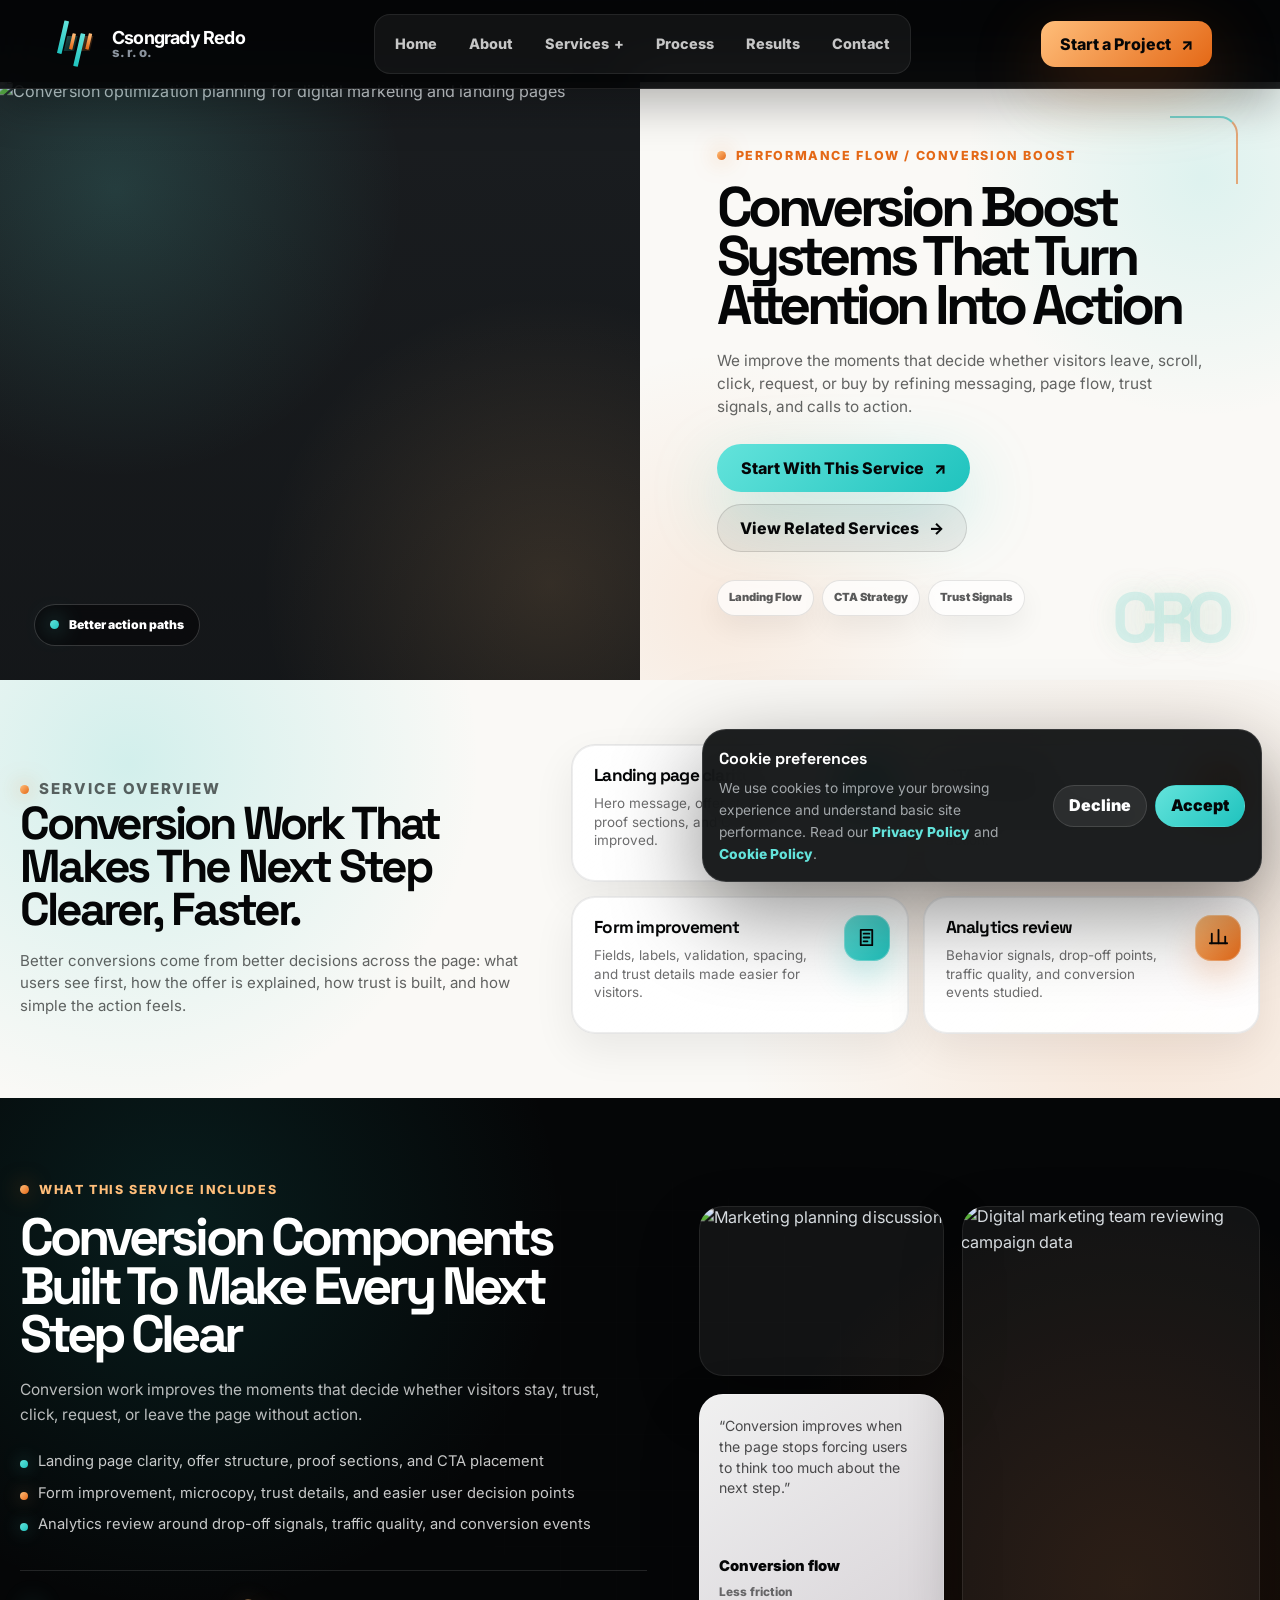
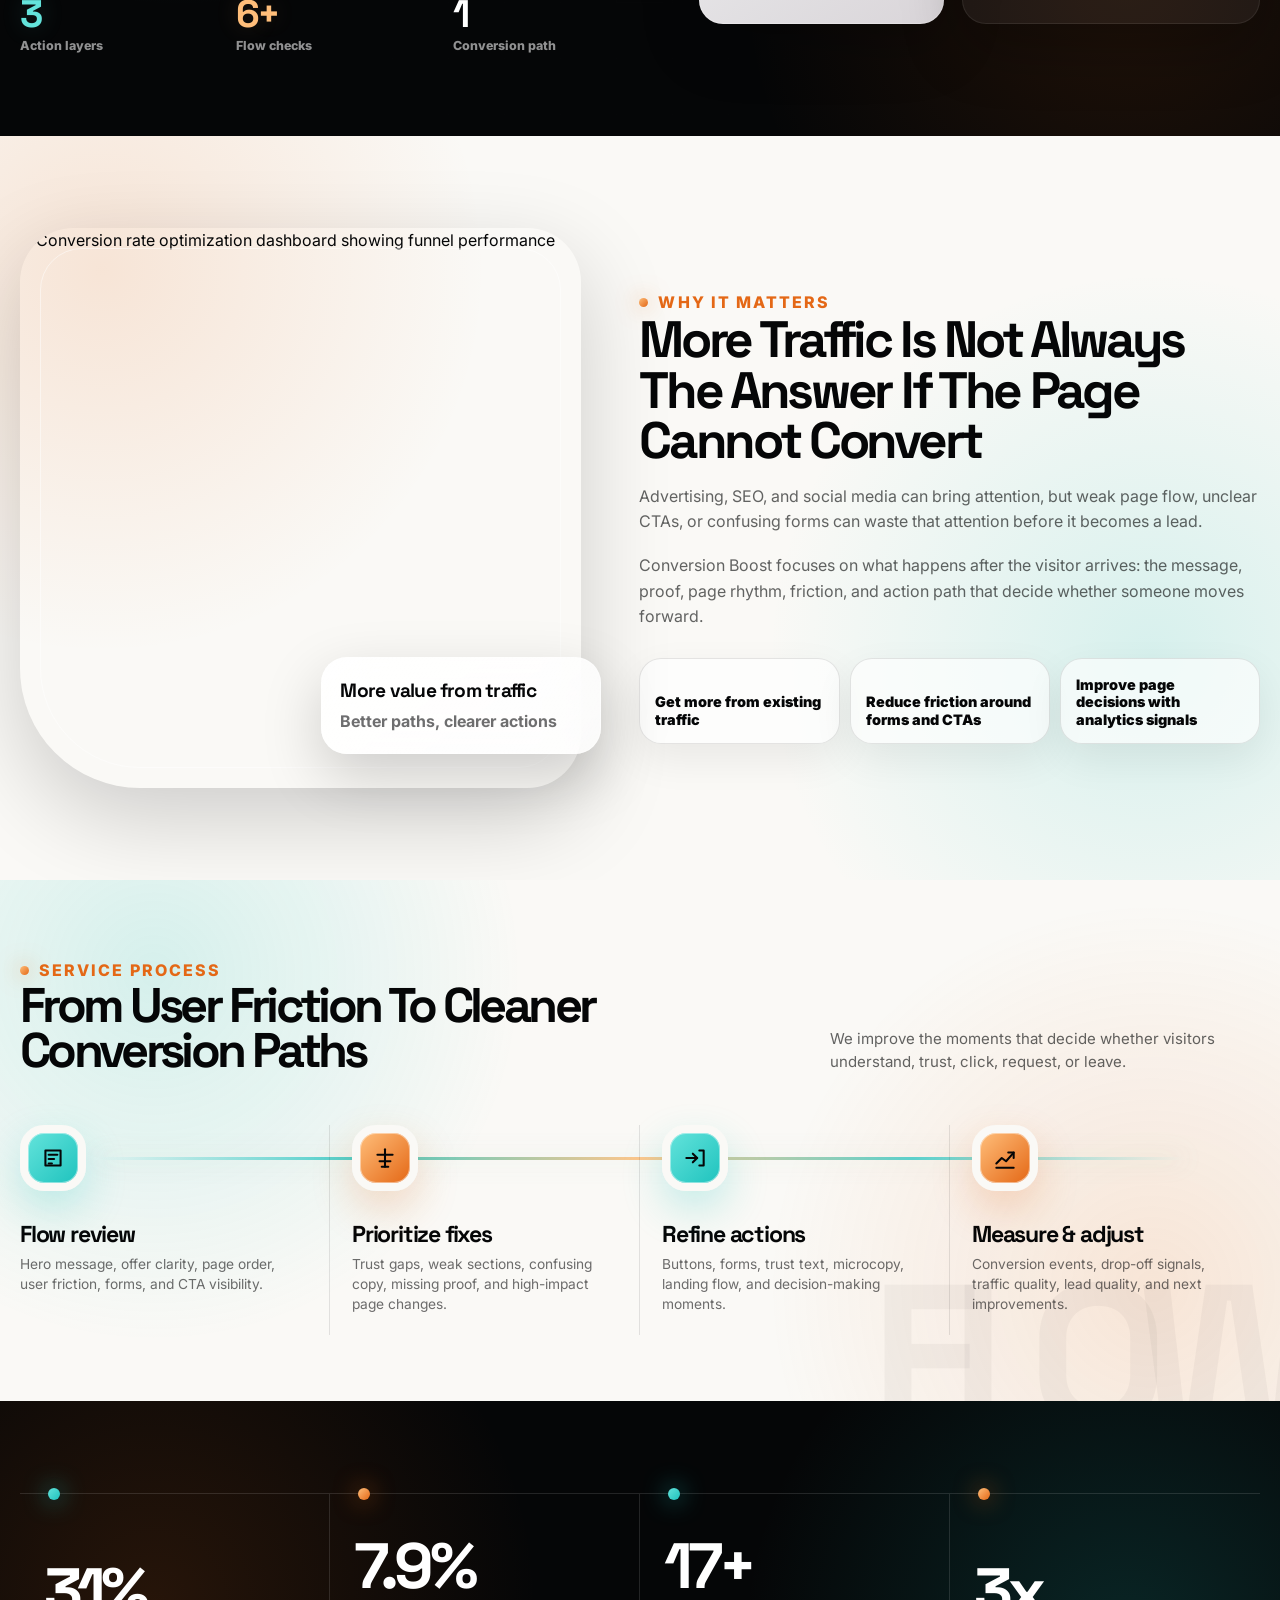
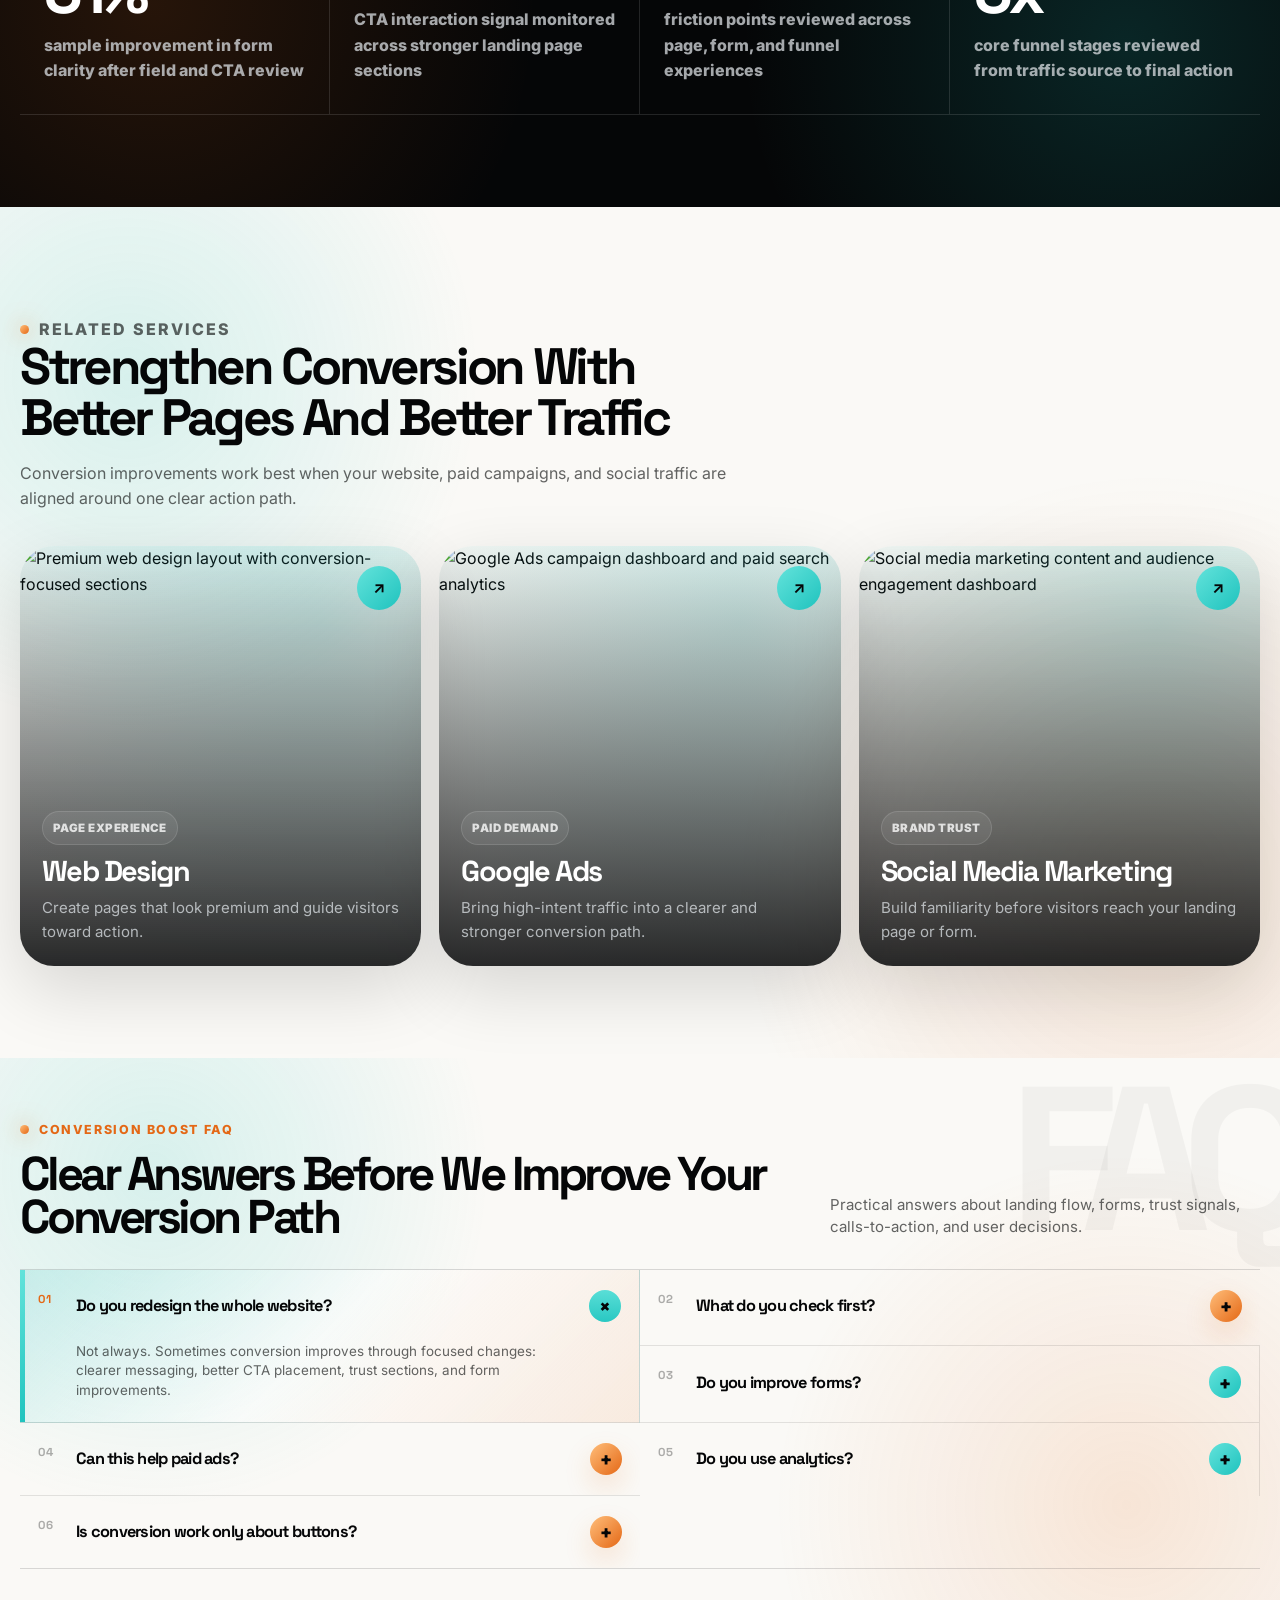
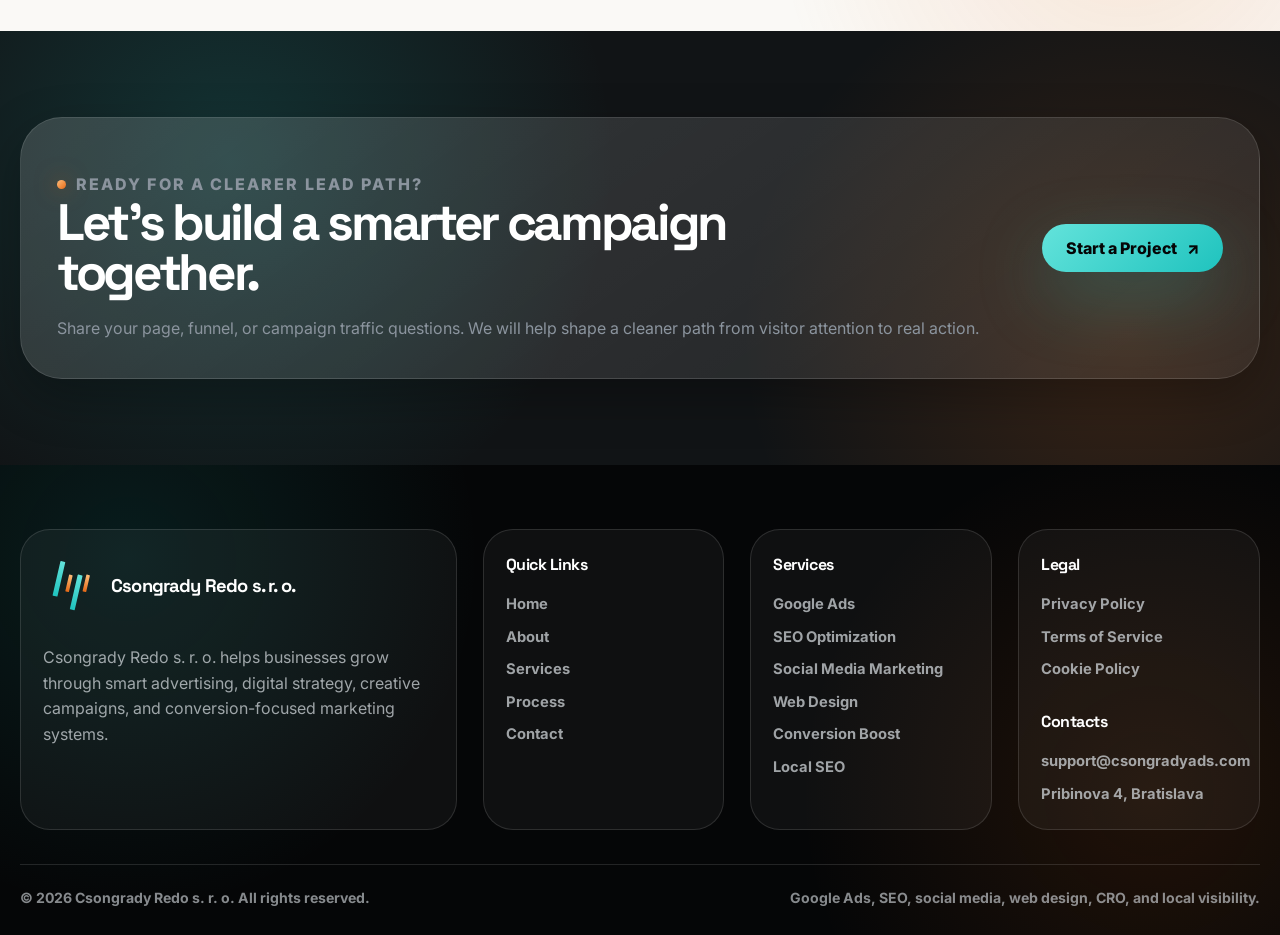
==== commit 25f59ff1: "+" ====
--- a/conversion-boost.html
+++ b/conversion-boost.html
@@ -483,10 +483,6 @@
 
         <section class="service-results" aria-labelledby="service-results-title">
             <div class="service-container">
-                <div class="service-results__top">
-                    <p class="service-kicker">Conversion signals</p>
-                    <h2 id="service-results-title">Metrics We Watch To Make Lead Paths Clearer And More Useful</h2>
-                </div>
 
                 <div class="service-results__grid" data-service-counter-section>
                     <article class="service-result-card">
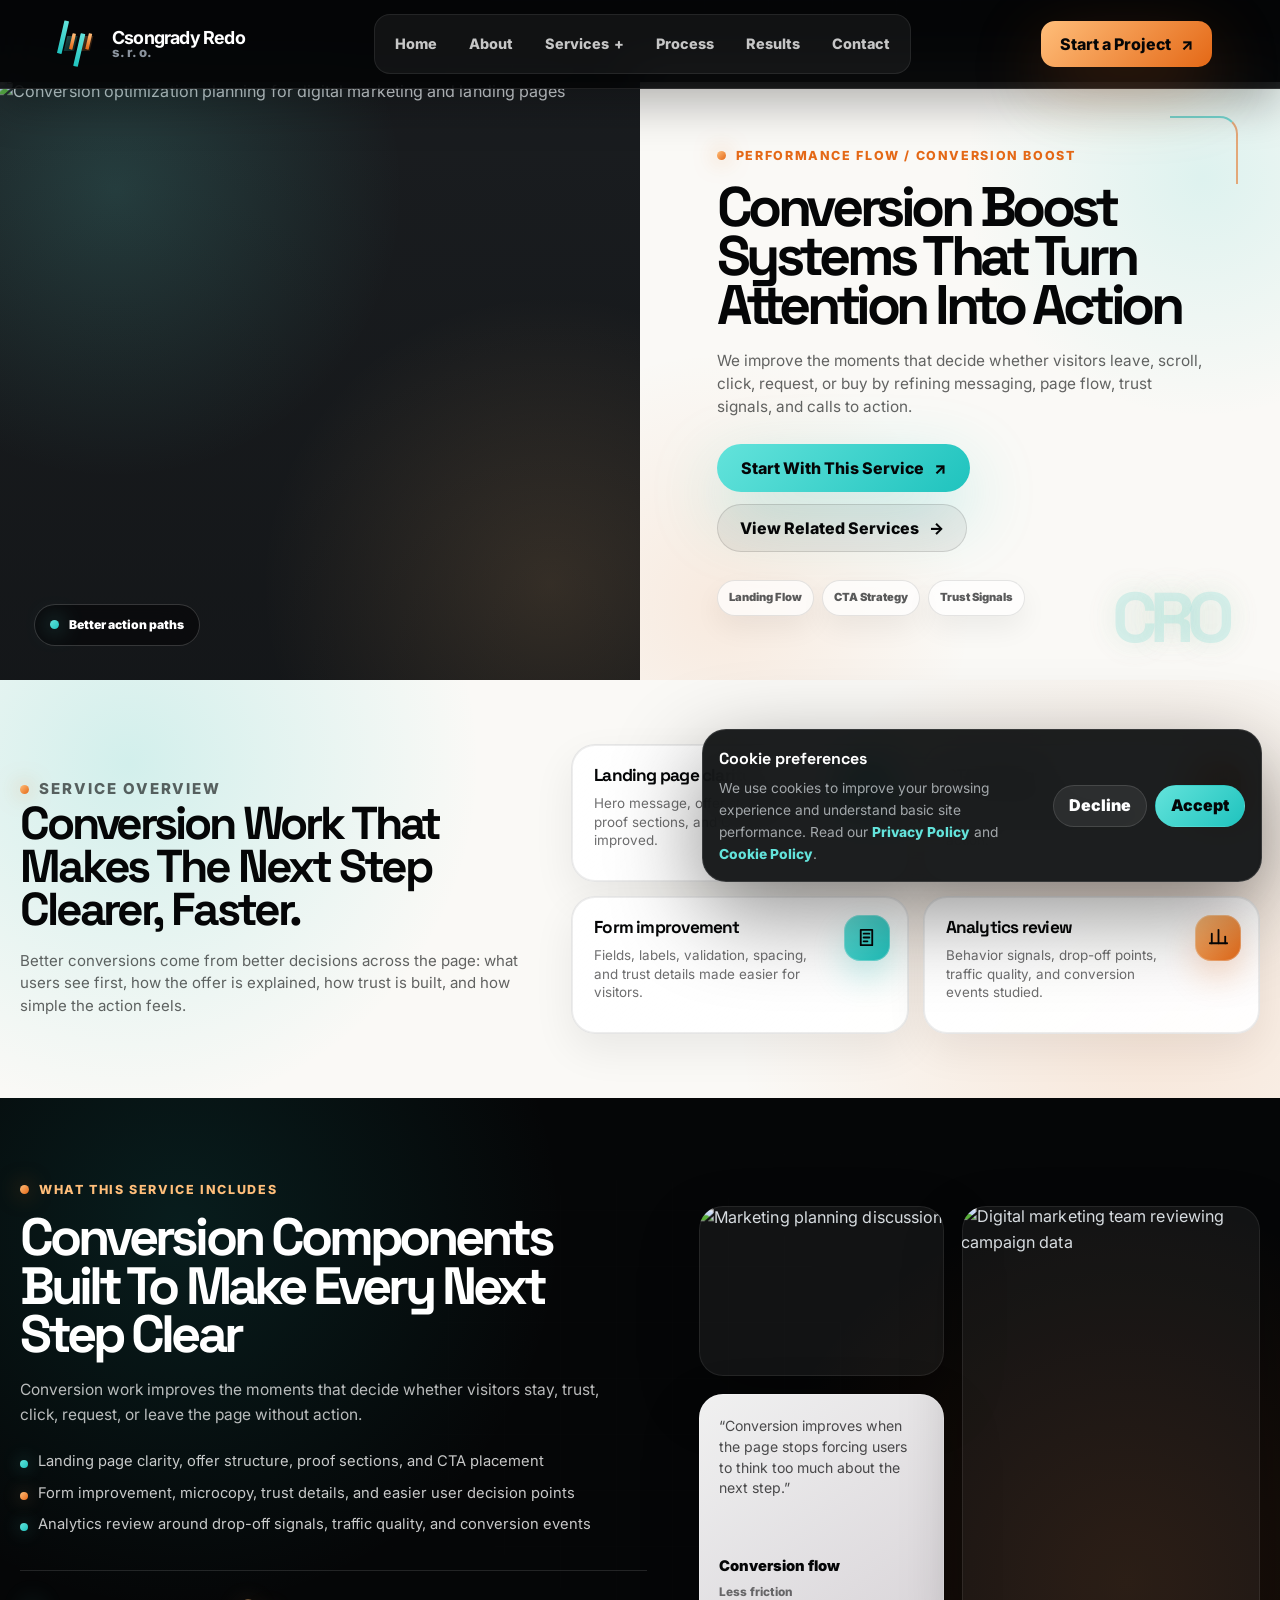
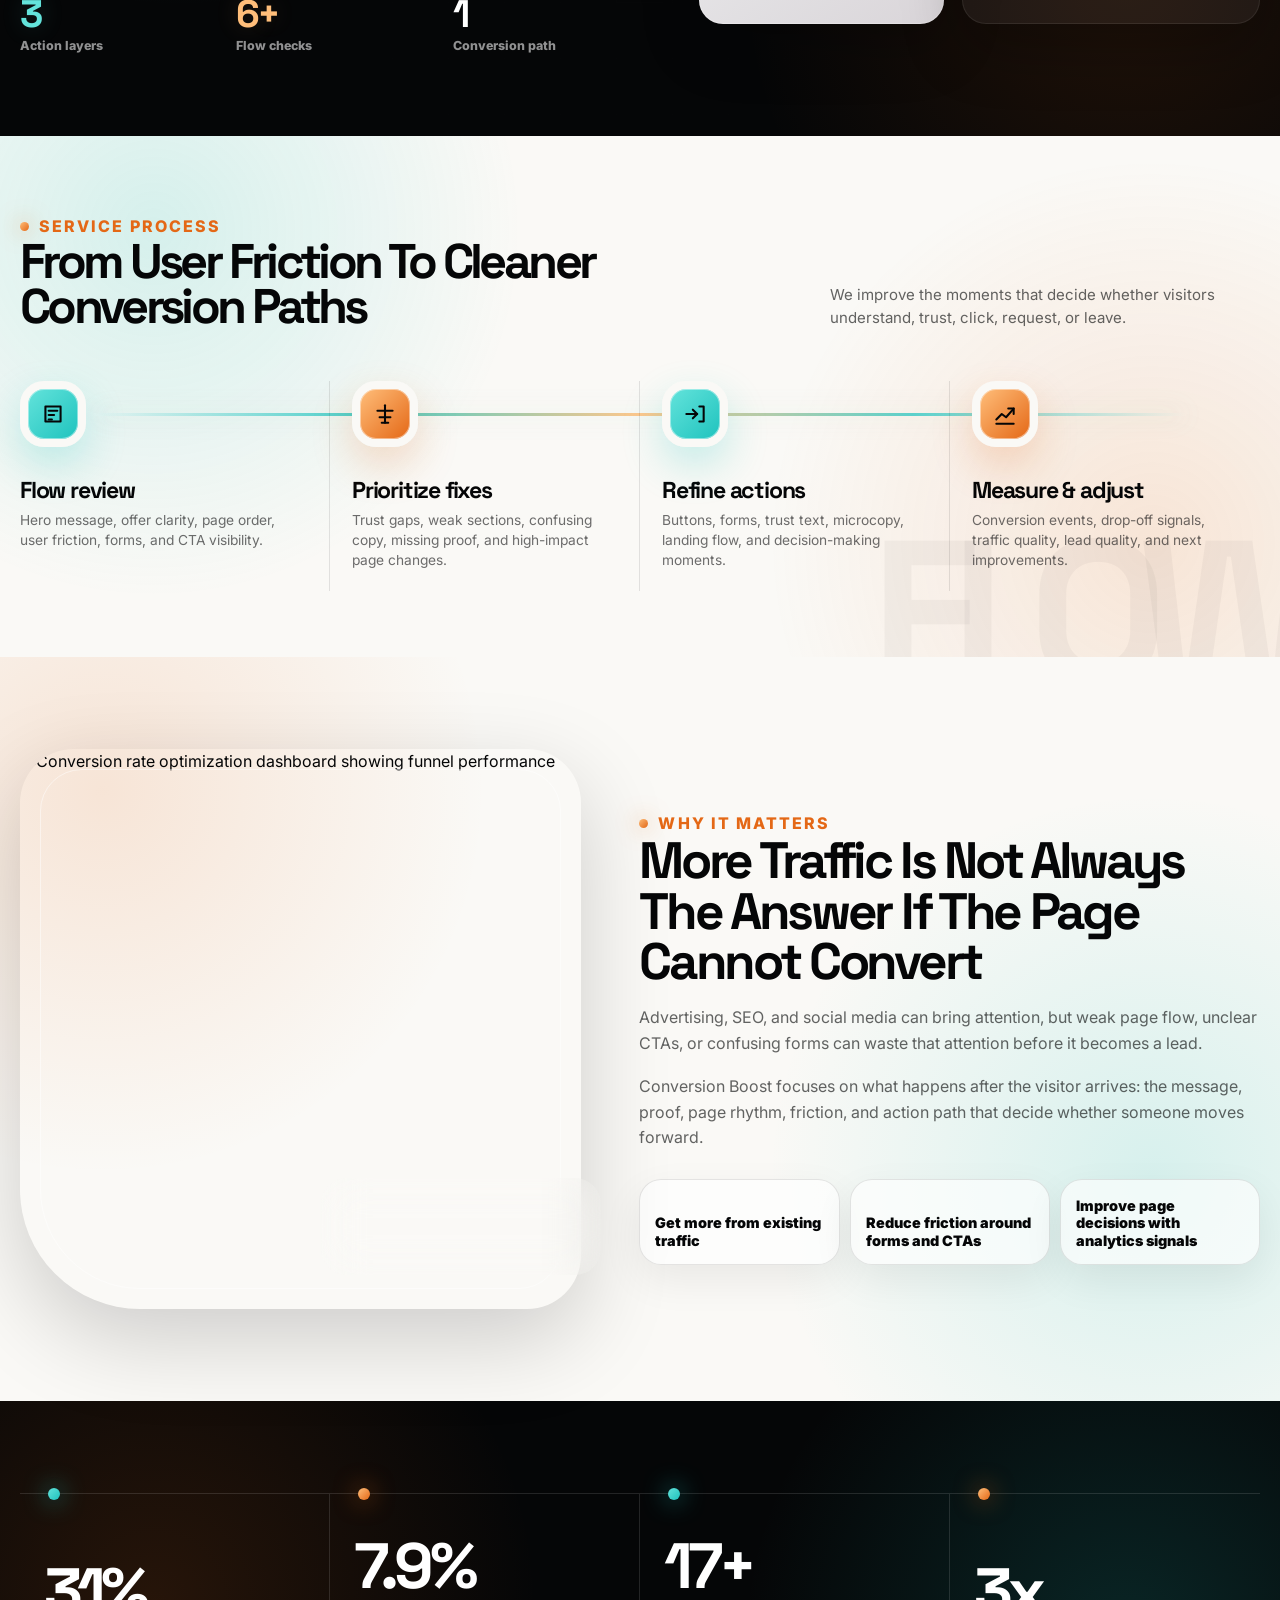
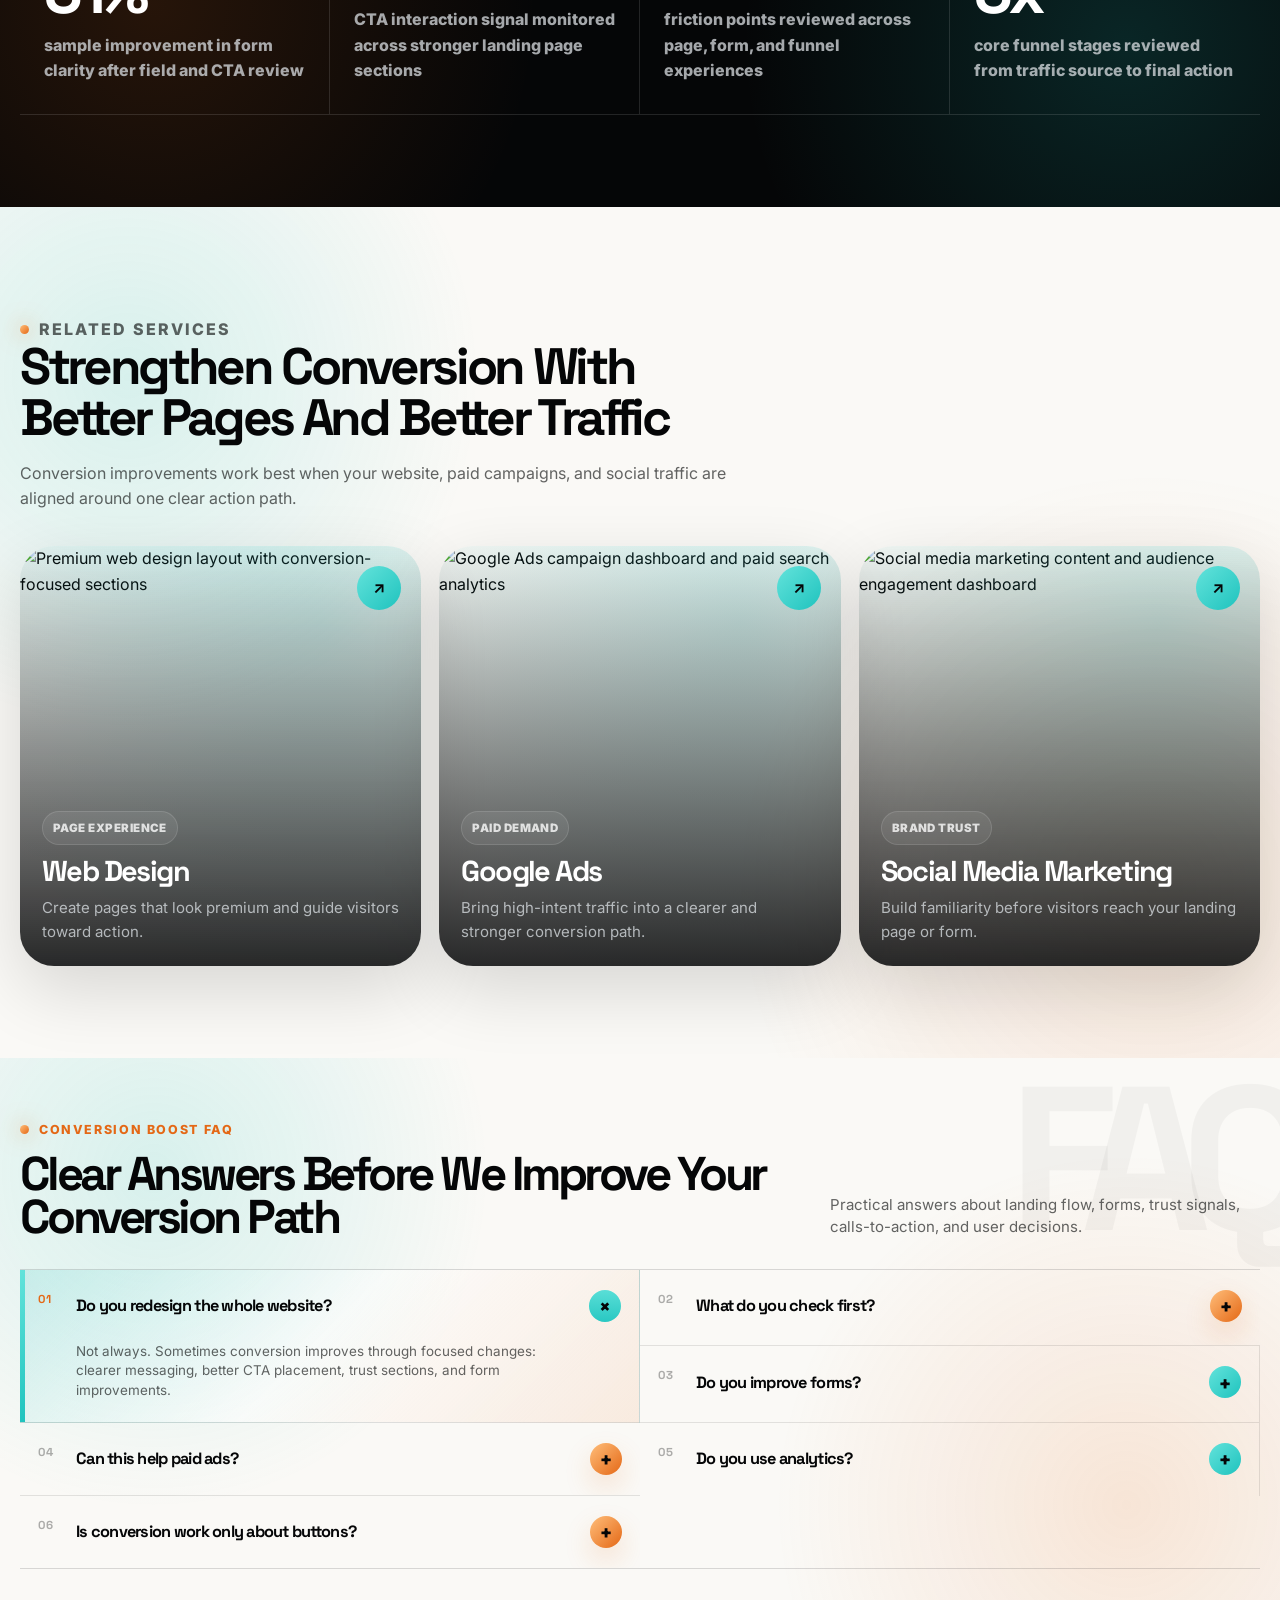
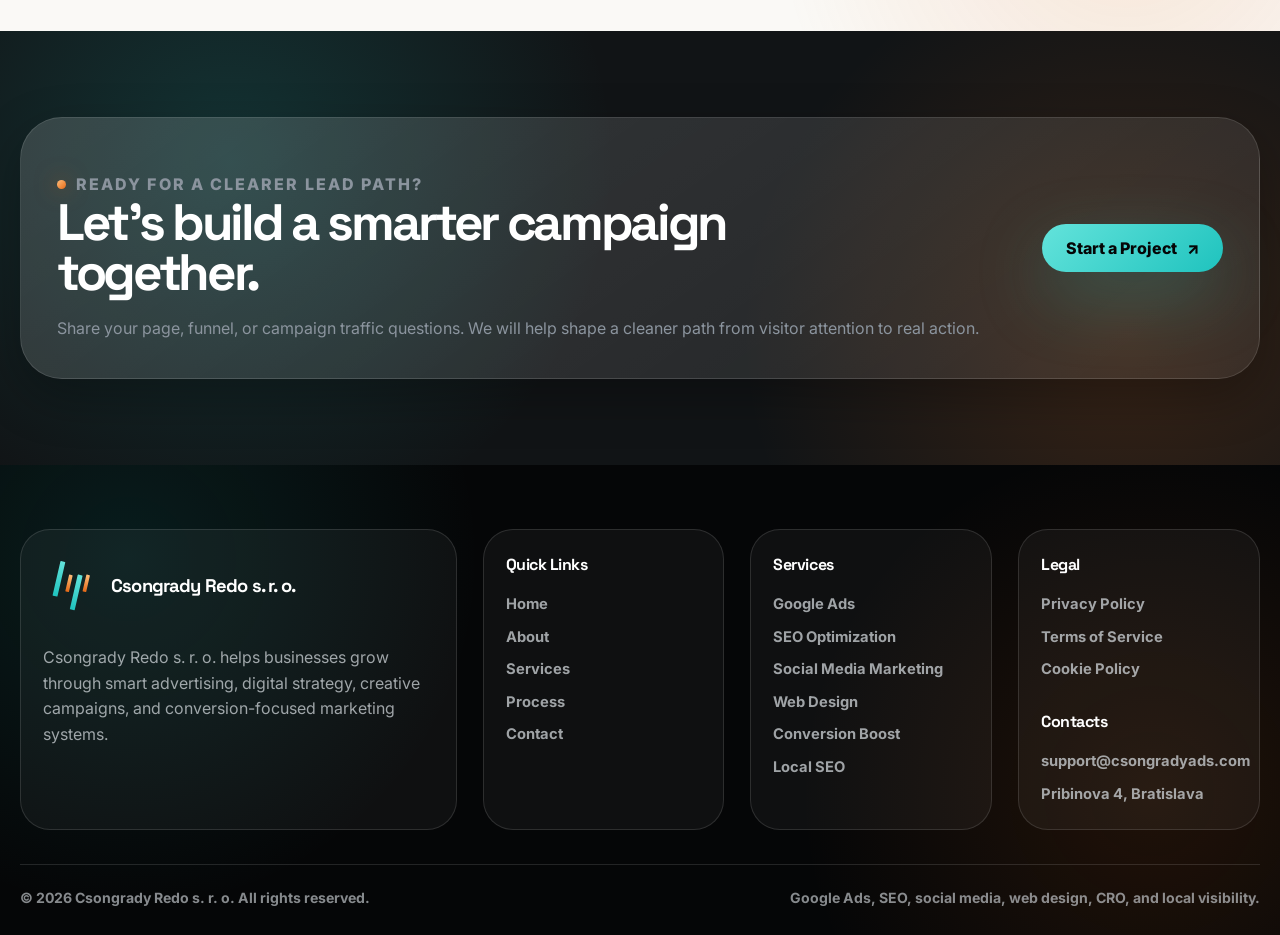
==== commit cfae1c7b: "+" ====
--- a/conversion-boost.html
+++ b/conversion-boost.html
@@ -367,6 +367,85 @@
         </div>
     </section>
 
+        <section class="service-process service-process--signal-flow" aria-labelledby="service-process-title">
+            <div class="service-container">
+                <div class="service-process-flow__top">
+                    <div class="service-section-heading">
+                        <p class="service-kicker">Service process</p>
+                        <h2 id="service-process-title">From User Friction To Cleaner Conversion Paths</h2>
+                    </div>
+        
+                    <p>
+                        We improve the moments that decide whether visitors understand, trust, click, request, or leave.
+                    </p>
+                </div>
+        
+                <div class="service-process__timeline service-process-flow__timeline">
+                    <article class="service-process-step">
+                        <span class="service-process-step__icon service-process-step__icon--mint" aria-hidden="true">
+                            <svg viewBox="0 0 24 24">
+                                <path d="M5 5h14v14H5Z" />
+                                <path d="M8 9h8" />
+                                <path d="M8 13h5" />
+                                <path d="M8 17h3" />
+                            </svg>
+                        </span>
+        
+                        <div>
+                            <h3>Flow review</h3>
+                            <p>Hero message, offer clarity, page order, user friction, forms, and CTA visibility.</p>
+                        </div>
+                    </article>
+        
+                    <article class="service-process-step">
+                        <span class="service-process-step__icon service-process-step__icon--orange" aria-hidden="true">
+                            <svg viewBox="0 0 24 24">
+                                <path d="M12 4v16" />
+                                <path d="M5 9h14" />
+                                <path d="M7 15h10" />
+                                <path d="M9 20h6" />
+                            </svg>
+                        </span>
+        
+                        <div>
+                            <h3>Prioritize fixes</h3>
+                            <p>Trust gaps, weak sections, confusing copy, missing proof, and high-impact page changes.</p>
+                        </div>
+                    </article>
+        
+                    <article class="service-process-step">
+                        <span class="service-process-step__icon service-process-step__icon--mint" aria-hidden="true">
+                            <svg viewBox="0 0 24 24">
+                                <path d="M4 12h10" />
+                                <path d="M10 8l4 4l-4 4" />
+                                <path d="M16 5h4v14h-4" />
+                            </svg>
+                        </span>
+        
+                        <div>
+                            <h3>Refine actions</h3>
+                            <p>Buttons, forms, trust text, microcopy, landing flow, and decision-making moments.</p>
+                        </div>
+                    </article>
+        
+                    <article class="service-process-step">
+                        <span class="service-process-step__icon service-process-step__icon--orange" aria-hidden="true">
+                            <svg viewBox="0 0 24 24">
+                                <path d="M4 17L9 12L13 15L20 7" />
+                                <path d="M15 7h5v5" />
+                                <path d="M4 21h16" />
+                            </svg>
+                        </span>
+        
+                        <div>
+                            <h3>Measure & adjust</h3>
+                            <p>Conversion events, drop-off signals, traffic quality, lead quality, and next improvements.</p>
+                        </div>
+                    </article>
+                </div>
+            </div>
+        </section>
+
         <section class="service-matters" aria-labelledby="service-matters-title">
             <div class="service-container service-matters__grid">
                 <div class="service-matters__image">
@@ -401,85 +480,6 @@
                 </div>
             </div>
         </section>
-
-    <section class="service-process service-process--signal-flow" aria-labelledby="service-process-title">
-        <div class="service-container">
-            <div class="service-process-flow__top">
-                <div class="service-section-heading">
-                    <p class="service-kicker">Service process</p>
-                    <h2 id="service-process-title">From User Friction To Cleaner Conversion Paths</h2>
-                </div>
-    
-                <p>
-                    We improve the moments that decide whether visitors understand, trust, click, request, or leave.
-                </p>
-            </div>
-    
-            <div class="service-process__timeline service-process-flow__timeline">
-                <article class="service-process-step">
-                    <span class="service-process-step__icon service-process-step__icon--mint" aria-hidden="true">
-                        <svg viewBox="0 0 24 24">
-                            <path d="M5 5h14v14H5Z" />
-                            <path d="M8 9h8" />
-                            <path d="M8 13h5" />
-                            <path d="M8 17h3" />
-                        </svg>
-                    </span>
-    
-                    <div>
-                        <h3>Flow review</h3>
-                        <p>Hero message, offer clarity, page order, user friction, forms, and CTA visibility.</p>
-                    </div>
-                </article>
-    
-                <article class="service-process-step">
-                    <span class="service-process-step__icon service-process-step__icon--orange" aria-hidden="true">
-                        <svg viewBox="0 0 24 24">
-                            <path d="M12 4v16" />
-                            <path d="M5 9h14" />
-                            <path d="M7 15h10" />
-                            <path d="M9 20h6" />
-                        </svg>
-                    </span>
-    
-                    <div>
-                        <h3>Prioritize fixes</h3>
-                        <p>Trust gaps, weak sections, confusing copy, missing proof, and high-impact page changes.</p>
-                    </div>
-                </article>
-    
-                <article class="service-process-step">
-                    <span class="service-process-step__icon service-process-step__icon--mint" aria-hidden="true">
-                        <svg viewBox="0 0 24 24">
-                            <path d="M4 12h10" />
-                            <path d="M10 8l4 4l-4 4" />
-                            <path d="M16 5h4v14h-4" />
-                        </svg>
-                    </span>
-    
-                    <div>
-                        <h3>Refine actions</h3>
-                        <p>Buttons, forms, trust text, microcopy, landing flow, and decision-making moments.</p>
-                    </div>
-                </article>
-    
-                <article class="service-process-step">
-                    <span class="service-process-step__icon service-process-step__icon--orange" aria-hidden="true">
-                        <svg viewBox="0 0 24 24">
-                            <path d="M4 17L9 12L13 15L20 7" />
-                            <path d="M15 7h5v5" />
-                            <path d="M4 21h16" />
-                        </svg>
-                    </span>
-    
-                    <div>
-                        <h3>Measure & adjust</h3>
-                        <p>Conversion events, drop-off signals, traffic quality, lead quality, and next improvements.</p>
-                    </div>
-                </article>
-            </div>
-        </div>
-    </section>
 
         <section class="service-results" aria-labelledby="service-results-title">
             <div class="service-container">
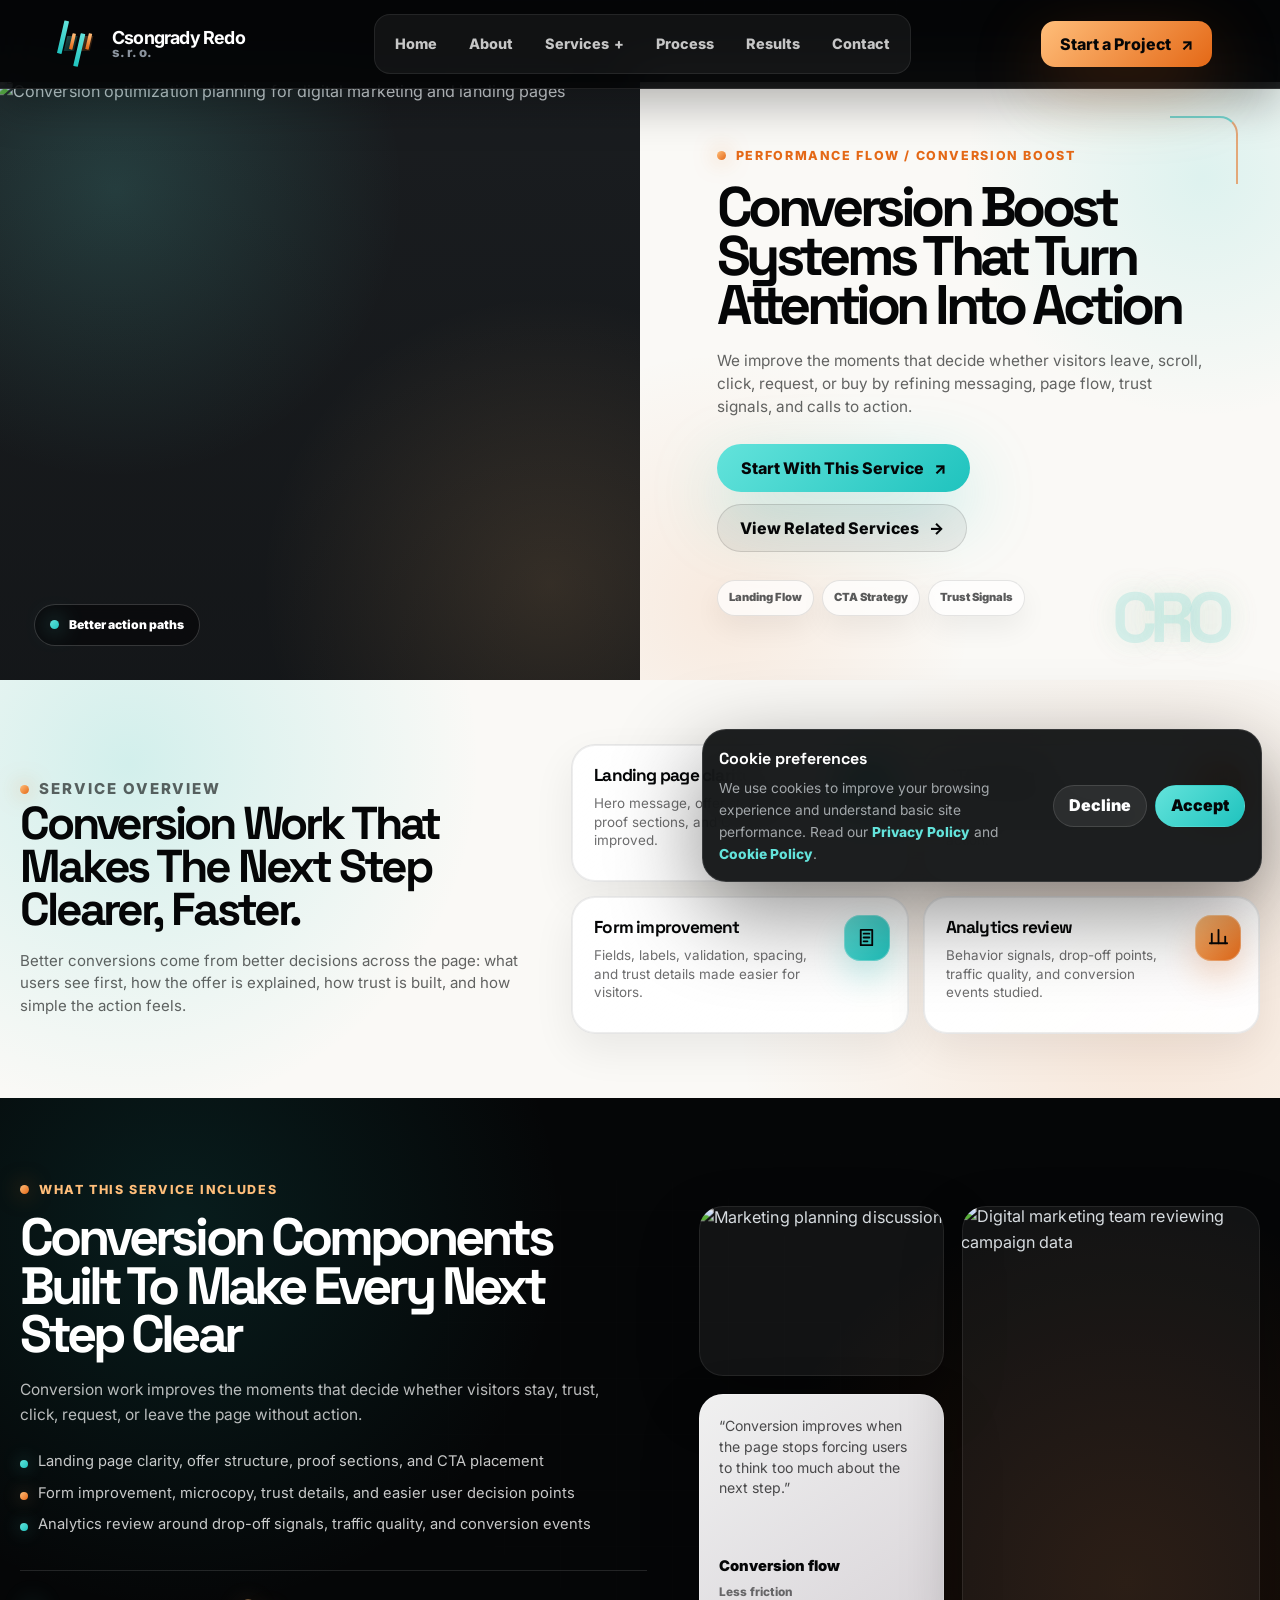
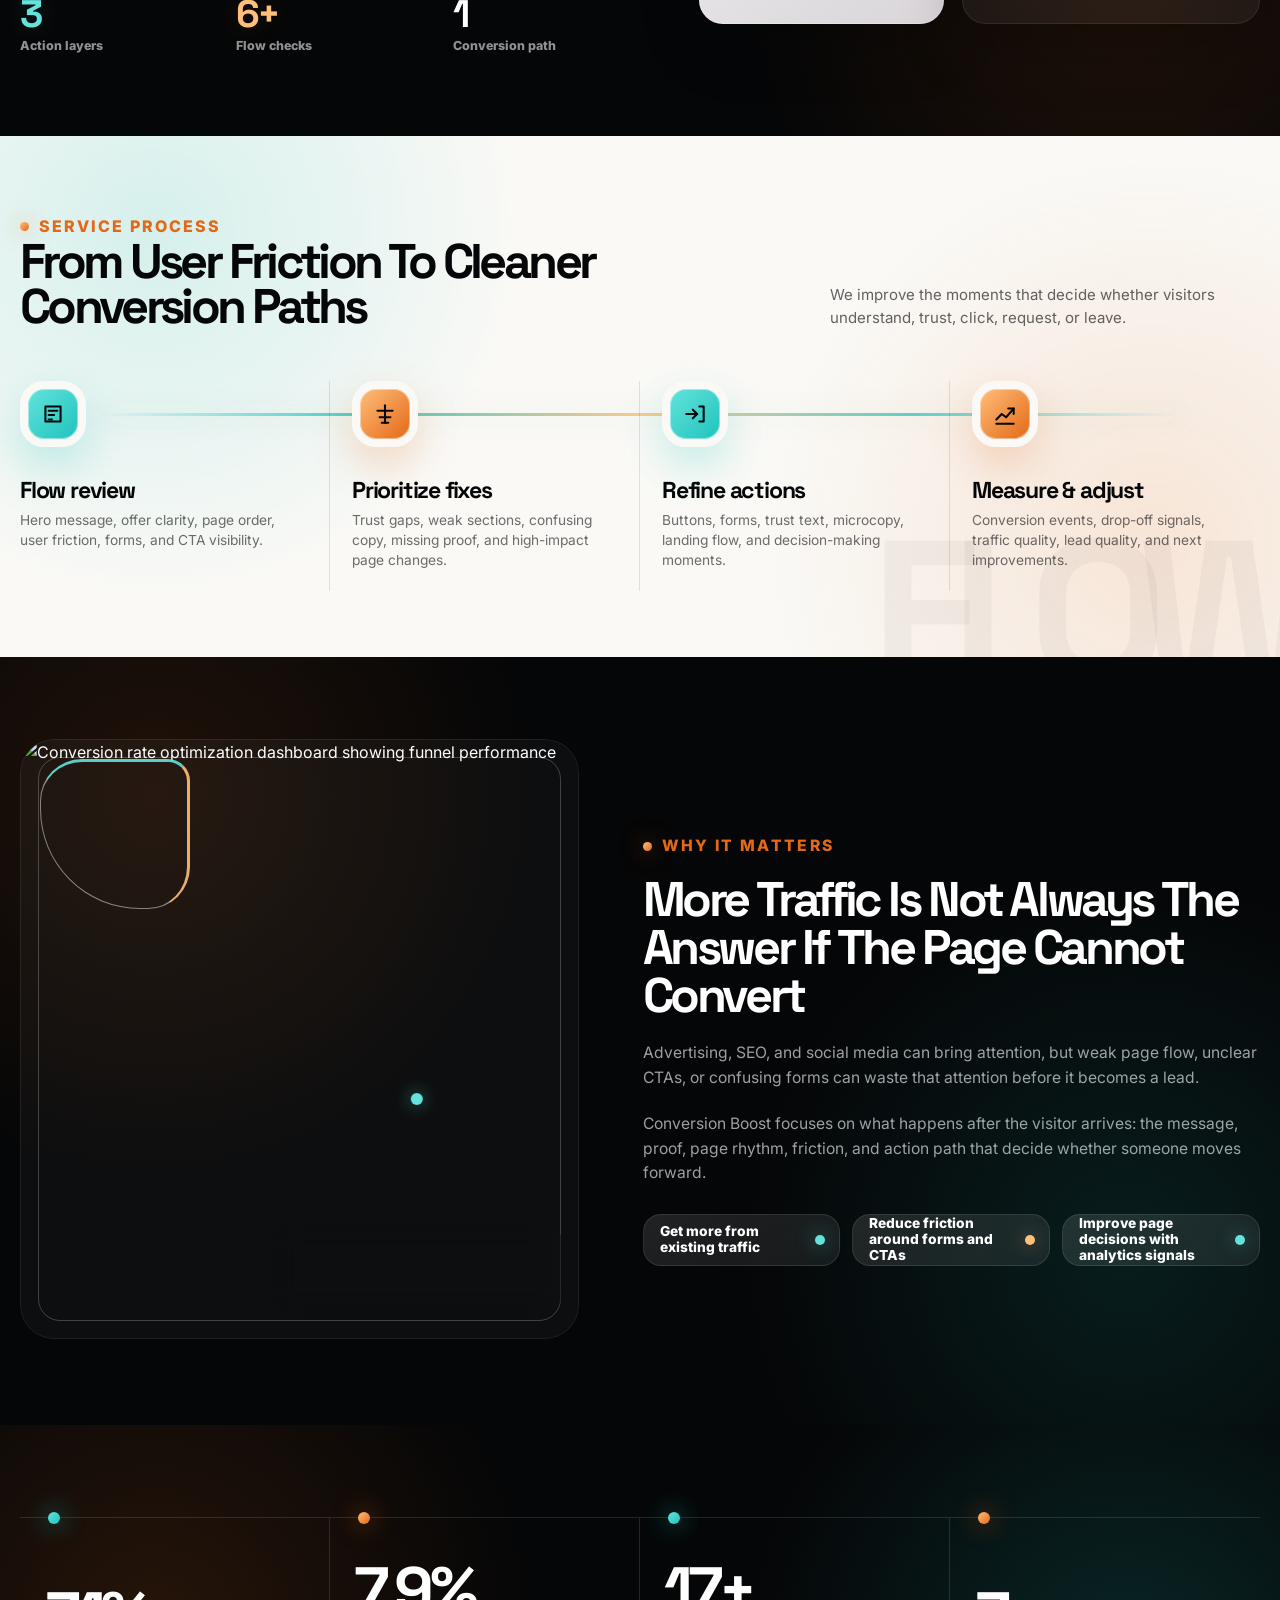
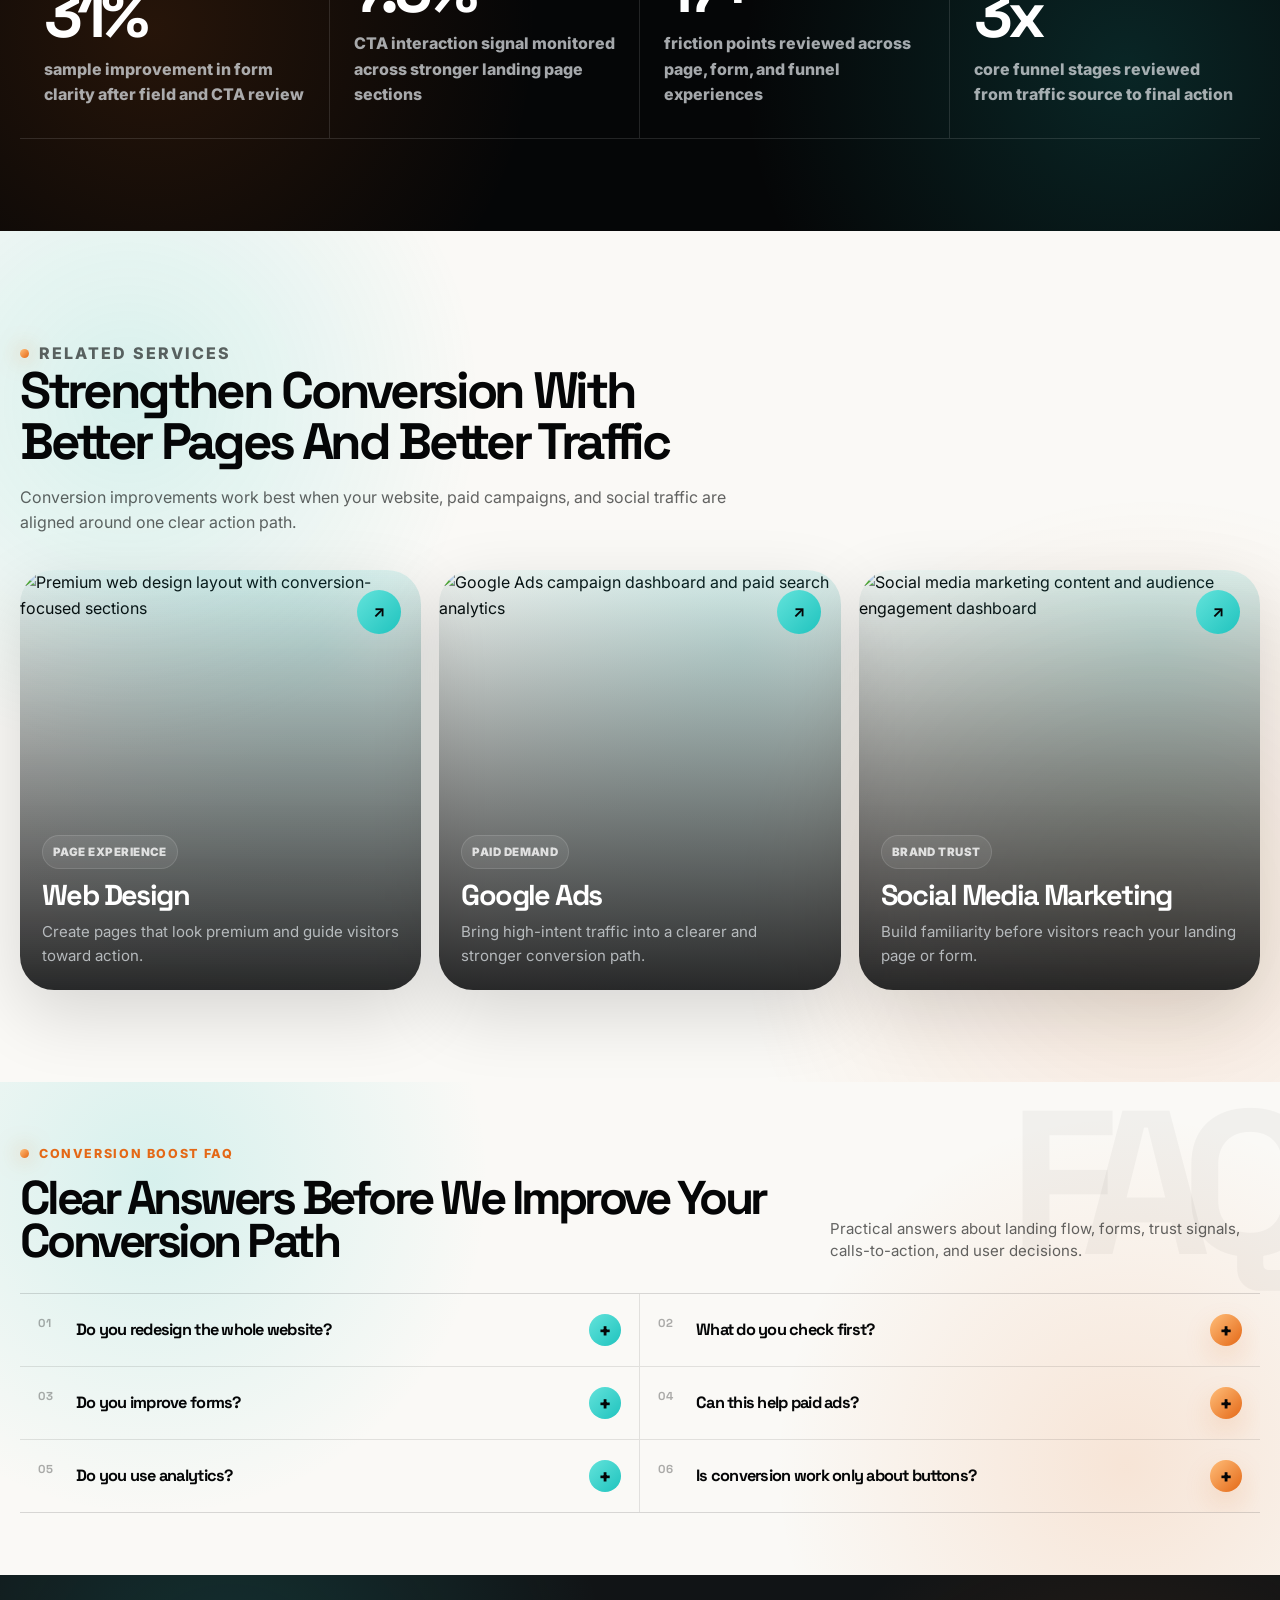
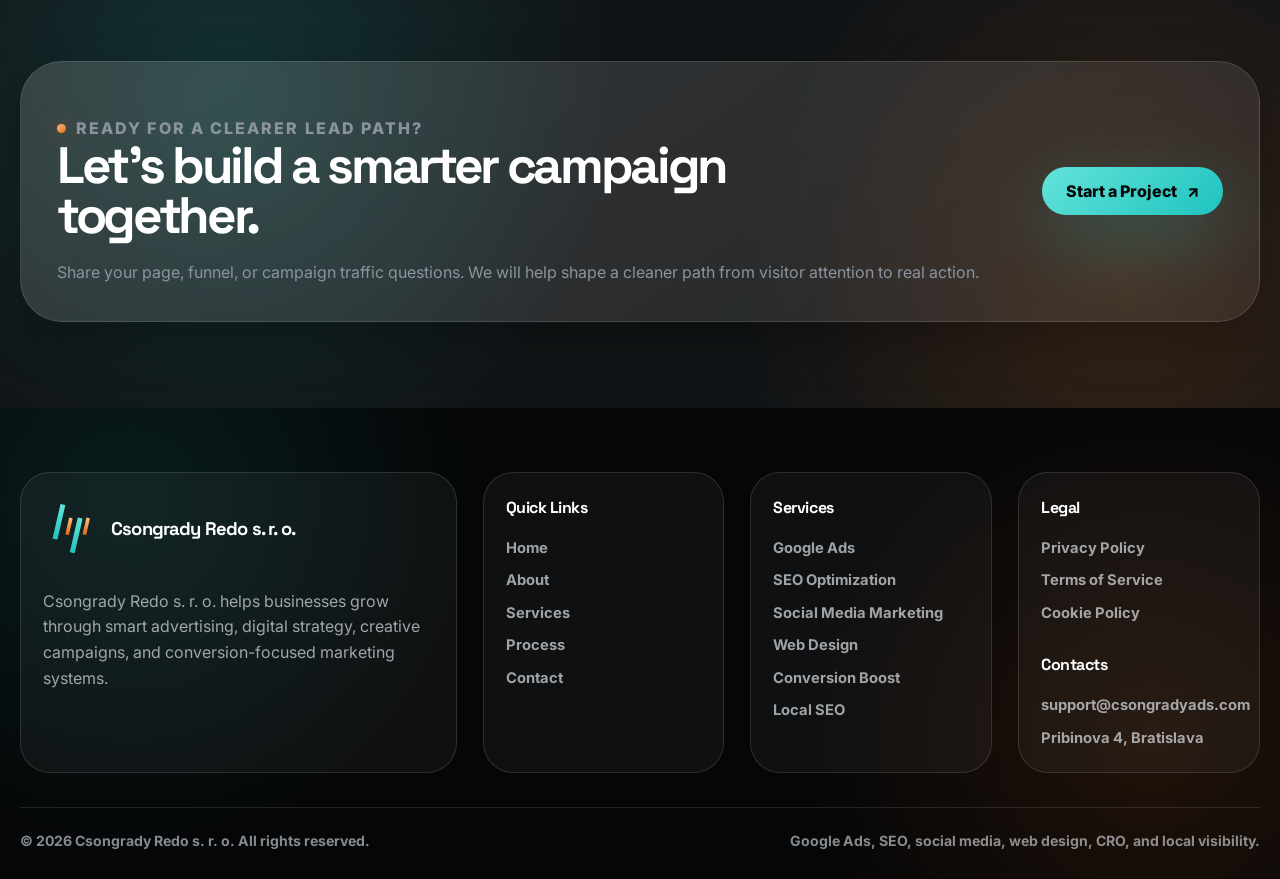
==== commit 189114ca: "+" ====
--- a/conversion-boost.html
+++ b/conversion-boost.html
@@ -578,7 +578,7 @@
             </div>
     
             <div class="service-faq__accordion service-faq-switch__board" data-service-faq>
-                <article class="service-faq-item is-active">
+                <article class="service-faq-item">
                     <button type="button" aria-expanded="true">
                         <span>Do you redesign the whole website?</span>
                         <strong>+</strong>
--- a/assets/css/services.css
+++ b/assets/css/services.css
@@ -3967,4 +3967,361 @@
     .service-process--signal-flow .service-process-step div::after {
         bottom: -9px !important;
     }
+}
+
+/* =====================================
+   SERVICE MATTERS — like reference, dark
+===================================== */
+
+.service-matters {
+    position: relative !important;
+    isolation: isolate !important;
+    overflow: hidden !important;
+    padding: 82px 0 86px !important;
+    color: var(--color-white) !important;
+    background:
+        radial-gradient(circle at 12% 18%, rgba(228, 104, 22, 0.12), transparent 24rem),
+        radial-gradient(circle at 88% 78%, rgba(31, 195, 190, 0.12), transparent 24rem),
+        #050607 !important;
+}
+
+.service-matters::before {
+    content: "" !important;
+    position: absolute !important;
+    inset: 0 !important;
+    z-index: -1 !important;
+    background:
+        linear-gradient(rgba(255, 255, 255, 0.04) 1px, transparent 1px),
+        linear-gradient(90deg, rgba(255, 255, 255, 0.04) 1px, transparent 1px) !important;
+    background-size: 58px 58px !important;
+    opacity: 0.08 !important;
+    mask-image: radial-gradient(circle at 50% 50%, black, transparent 82%) !important;
+    pointer-events: none !important;
+}
+
+.service-matters__grid {
+    display: grid !important;
+    grid-template-columns: minmax(360px, 0.95fr) minmax(0, 1.05fr) !important;
+    align-items: center !important;
+    gap: clamp(36px, 5vw, 64px) !important;
+}
+
+/* left image side */
+.service-matters__image {
+    position: relative !important;
+    min-height: 600px !important;
+    border-radius: 34px !important;
+    overflow: hidden !important;
+    background: rgba(255, 255, 255, 0.03) !important;
+}
+
+.service-matters__image::before {
+    content: "" !important;
+    position: absolute !important;
+    inset: 18px !important;
+    z-index: 3 !important;
+    border: 1px solid rgba(255, 255, 255, 0.22) !important;
+    border-radius: 22px !important;
+    pointer-events: none !important;
+}
+
+.service-matters__image::after {
+    content: "" !important;
+    position: absolute !important;
+    top: 20px !important;
+    right: 20px !important;
+    width: 150px !important;
+    height: 150px !important;
+    z-index: 4 !important;
+    border-top: 3px solid rgba(99, 227, 219, 0.9) !important;
+    border-right: 3px solid rgba(255, 190, 122, 0.9) !important;
+    border-top-right-radius: 22px !important;
+    pointer-events: none !important;
+}
+
+.service-matters__image img {
+    position: absolute !important;
+    inset: 0 !important;
+    width: 100% !important;
+    height: 100% !important;
+    object-fit: cover !important;
+    border-radius: 34px !important;
+    border: 1px solid rgba(255, 255, 255, 0.08) !important;
+    box-shadow: 0 30px 80px rgba(0, 0, 0, 0.34) !important;
+    transition: transform 520ms ease !important;
+}
+
+.service-matters__image:hover img {
+    transform: scale(1.035) !important;
+}
+
+/* little decorative dots like in reference */
+.service-matters__image .service-matters__badge::before {
+    content: "" !important;
+    position: absolute !important;
+    top: -128px !important;
+    right: 138px !important;
+    width: 12px !important;
+    height: 12px !important;
+    border-radius: 999px !important;
+    background: var(--color-mint-light) !important;
+    box-shadow: 0 0 18px rgba(99, 227, 219, 0.6) !important;
+}
+
+.service-matters__image .service-matters__badge::after {
+    content: "" !important;
+    position: absolute !important;
+    top: 50% !important;
+    right: -14px !important;
+    width: 12px !important;
+    height: 12px !important;
+    border-radius: 999px !important;
+    background: var(--color-orange-light) !important;
+    box-shadow: 0 0 18px rgba(255, 190, 122, 0.45) !important;
+    transform: translateY(-50%) !important;
+}
+
+/* floating card on image */
+.service-matters__badge {
+    position: absolute !important;
+    left: 50% !important;
+    bottom: 22px !important;
+    z-index: 5 !important;
+    width: min(292px, calc(100% - 34px)) !important;
+    padding: 20px 22px !important;
+    border: 1px solid rgba(255, 255, 255, 0.18) !important;
+    border-radius: 22px !important;
+    color: var(--color-black) !important;
+    background:
+        linear-gradient(145deg, rgba(255, 255, 255, 0.95), rgba(245, 245, 245, 0.82)),
+        rgba(255, 255, 255, 0.92) !important;
+    box-shadow: 0 22px 54px rgba(0, 0, 0, 0.28) !important;
+    transform: translateX(-10%) !important;
+    backdrop-filter: blur(14px) !important;
+}
+
+.service-matters__badge strong {
+    display: block !important;
+    margin: 0 0 6px !important;
+    color: #050607 !important;
+    font-family: var(--font-display) !important;
+    font-size: 1.1rem !important;
+    font-weight: 800 !important;
+    letter-spacing: -0.04em !important;
+}
+
+.service-matters__badge span {
+    color: rgba(5, 6, 7, 0.58) !important;
+    font-size: 0.84rem !important;
+    font-weight: 700 !important;
+    line-height: 1.35 !important;
+}
+
+/* right content side */
+.service-matters__content {
+    max-width: 760px !important;
+}
+
+.service-matters .service-kicker {
+    margin-bottom: 18px !important;
+    color: var(--color-carrot) !important;
+    letter-spacing: 0.15em !important;
+}
+
+.service-matters__content h2,
+.service-matters .service-section-heading h2 {
+    max-width: 840px !important;
+    margin: 0 !important;
+    color: var(--color-white) !important;
+    font-family: var(--font-display) !important;
+    font-size: clamp(2.2rem, 3.8vw, 4.35rem) !important;
+    line-height: 0.98 !important;
+    letter-spacing: -0.07em !important;
+}
+
+.service-matters__content>p {
+    max-width: 760px !important;
+    margin: 22px 0 0 !important;
+    color: rgba(215, 220, 224, 0.72) !important;
+    font-size: 0.98rem !important;
+    line-height: 1.56 !important;
+}
+
+/* pills */
+.service-matters__points {
+    display: grid !important;
+    grid-template-columns: repeat(3, minmax(0, 1fr)) !important;
+    gap: 12px !important;
+    margin-top: 28px !important;
+}
+
+.service-matters__points span {
+    position: relative !important;
+    min-height: 52px !important;
+    display: flex !important;
+    align-items: center !important;
+    padding: 0 46px 0 16px !important;
+    border: 1px solid rgba(255, 255, 255, 0.1) !important;
+    border-radius: 18px !important;
+    color: var(--color-white) !important;
+    background:
+        linear-gradient(145deg, rgba(255, 255, 255, 0.08), rgba(255, 255, 255, 0.03)),
+        rgba(255, 255, 255, 0.04) !important;
+    box-shadow: none !important;
+    font-size: 0.86rem !important;
+    font-weight: 800 !important;
+    line-height: 1.16 !important;
+    transition:
+        transform 220ms ease,
+        border-color 220ms ease,
+        background 220ms ease,
+        box-shadow 220ms ease !important;
+}
+
+.service-matters__points span::after {
+    content: "" !important;
+    position: absolute !important;
+    right: 14px !important;
+    top: 50% !important;
+    width: 10px !important;
+    height: 10px !important;
+    border-radius: 999px !important;
+    transform: translateY(-50%) !important;
+    background: var(--color-mint-light) !important;
+    box-shadow: 0 0 18px rgba(99, 227, 219, 0.52) !important;
+}
+
+.service-matters__points span:nth-child(2)::after {
+    background: var(--color-orange-light) !important;
+    box-shadow: 0 0 18px rgba(255, 190, 122, 0.46) !important;
+}
+
+.service-matters__points span:nth-child(3)::after {
+    background: var(--color-mint-light) !important;
+}
+
+.service-matters__points span:hover {
+    transform: translateY(-5px) !important;
+    border-color: rgba(99, 227, 219, 0.32) !important;
+    background:
+        linear-gradient(145deg, rgba(255, 255, 255, 0.12), rgba(255, 255, 255, 0.04)),
+        rgba(255, 255, 255, 0.06) !important;
+    box-shadow: 0 18px 40px rgba(0, 0, 0, 0.18) !important;
+}
+
+.service-matters__points span:nth-child(2):hover {
+    border-color: rgba(255, 190, 122, 0.32) !important;
+}
+
+/* tablet */
+@media (max-width: 980px) {
+    .service-matters {
+        padding: 66px 0 72px !important;
+    }
+
+    .service-matters__grid {
+        grid-template-columns: 1fr !important;
+        gap: 34px !important;
+    }
+
+    .service-matters__image {
+        min-height: 500px !important;
+        max-width: 760px !important;
+        margin-inline: auto !important;
+    }
+
+    .service-matters__content {
+        text-align: center !important;
+        max-width: 100% !important;
+    }
+
+    .service-matters .service-kicker {
+        justify-content: center !important;
+    }
+
+    .service-matters__content h2,
+    .service-matters__content>p {
+        margin-left: auto !important;
+        margin-right: auto !important;
+        text-align: center !important;
+    }
+
+    .service-matters__points {
+        max-width: 760px !important;
+        margin-left: auto !important;
+        margin-right: auto !important;
+    }
+
+    .service-matters__badge {
+        transform: translateX(-50%) !important;
+    }
+}
+
+/* mobile */
+@media (max-width: 680px) {
+    .service-matters__points {
+        grid-template-columns: 1fr !important;
+    }
+
+    .service-matters__points span {
+        min-height: 50px !important;
+    }
+}
+
+@media (max-width: 560px) {
+    .service-matters {
+        padding: 52px 0 56px !important;
+    }
+
+    .service-matters__image {
+        min-height: 360px !important;
+        border-radius: 24px !important;
+    }
+
+    .service-matters__image img {
+        border-radius: 24px !important;
+    }
+
+    .service-matters__image::before {
+        inset: 12px !important;
+        border-radius: 16px !important;
+    }
+
+    .service-matters__image::after {
+        top: 16px !important;
+        right: 16px !important;
+        width: 92px !important;
+        height: 92px !important;
+        border-top-width: 2px !important;
+        border-right-width: 2px !important;
+    }
+
+    .service-matters__badge {
+        left: 16px !important;
+        right: 16px !important;
+        bottom: 16px !important;
+        width: auto !important;
+        padding: 16px !important;
+        transform: none !important;
+    }
+
+    .service-matters__image .service-matters__badge::before,
+    .service-matters__image .service-matters__badge::after {
+        display: none !important;
+    }
+
+    .service-matters__content h2 {
+        font-size: clamp(1.8rem, 8vw, 2.7rem) !important;
+        line-height: 1 !important;
+    }
+
+    .service-matters__content>p {
+        font-size: 0.92rem !important;
+    }
+
+    .service-matters__points span {
+        padding: 0 42px 0 14px !important;
+        border-radius: 16px !important;
+        font-size: 0.8rem !important;
+    }
 }
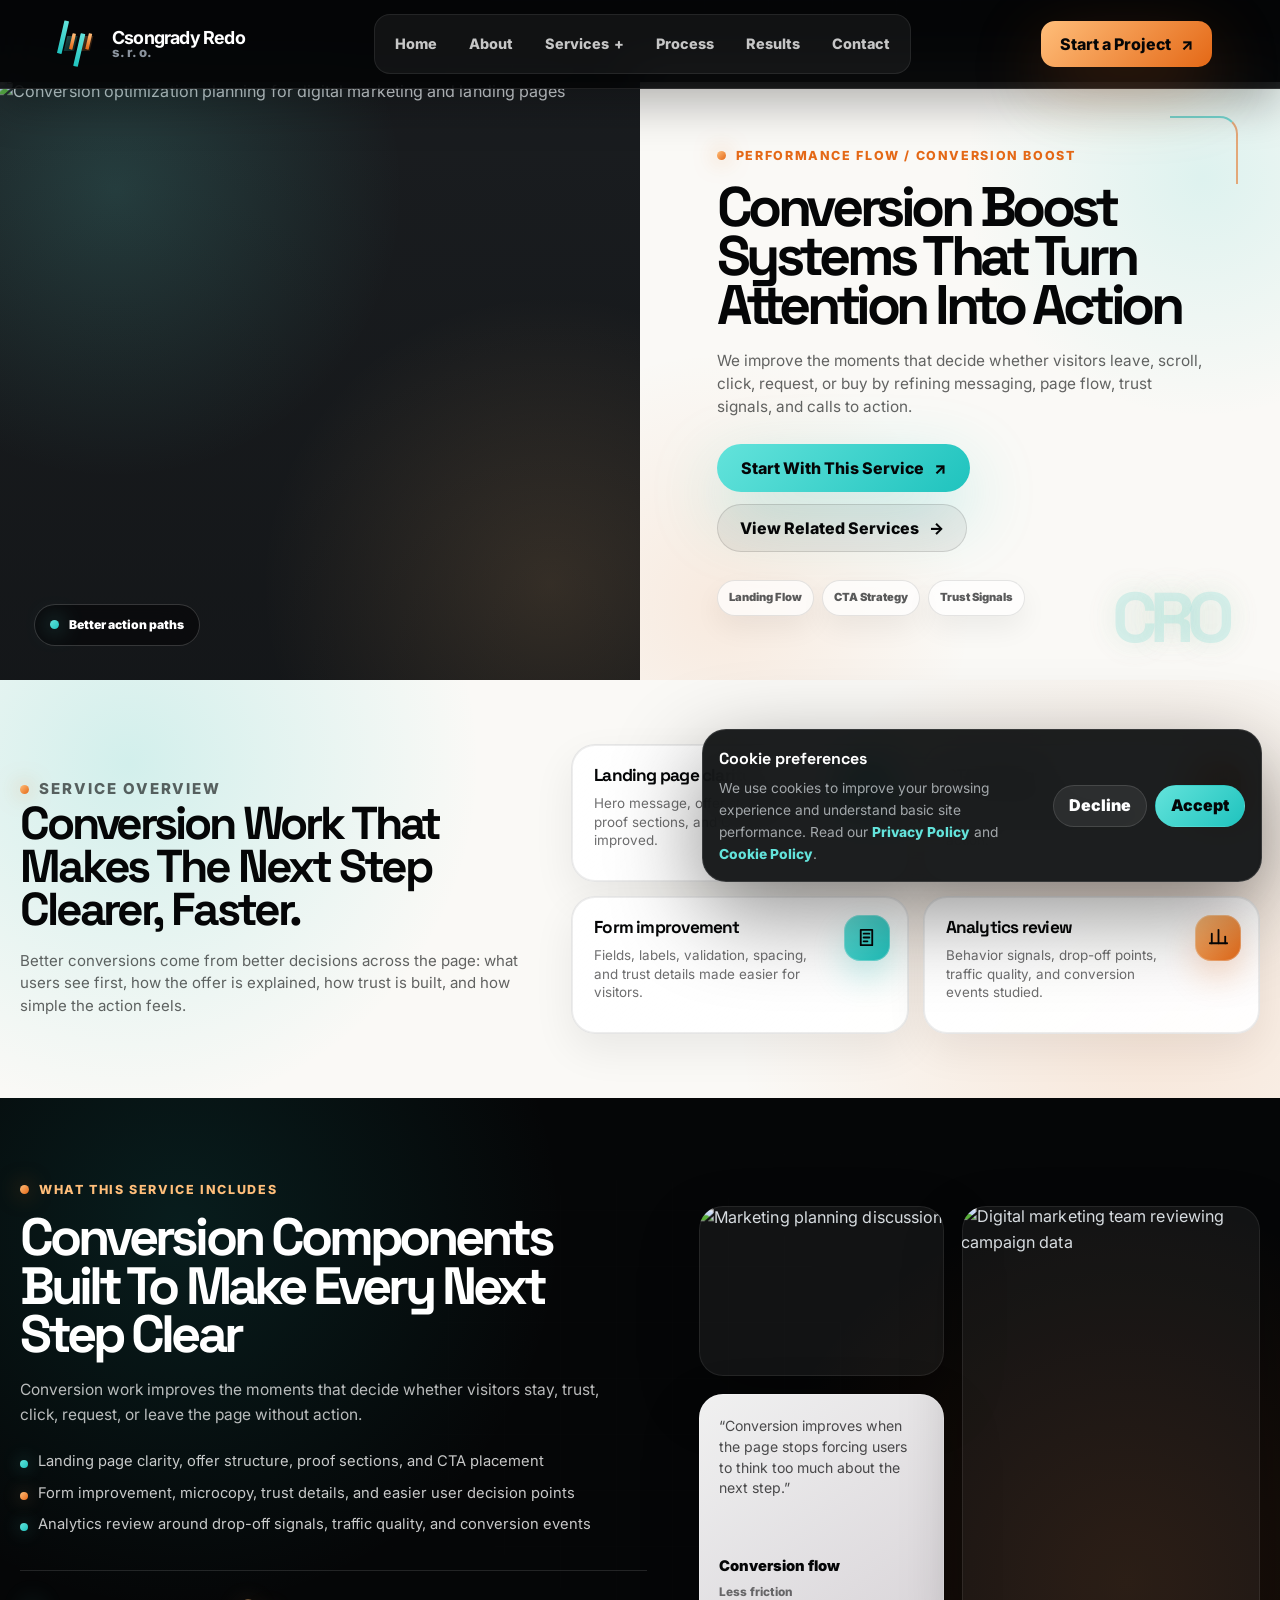
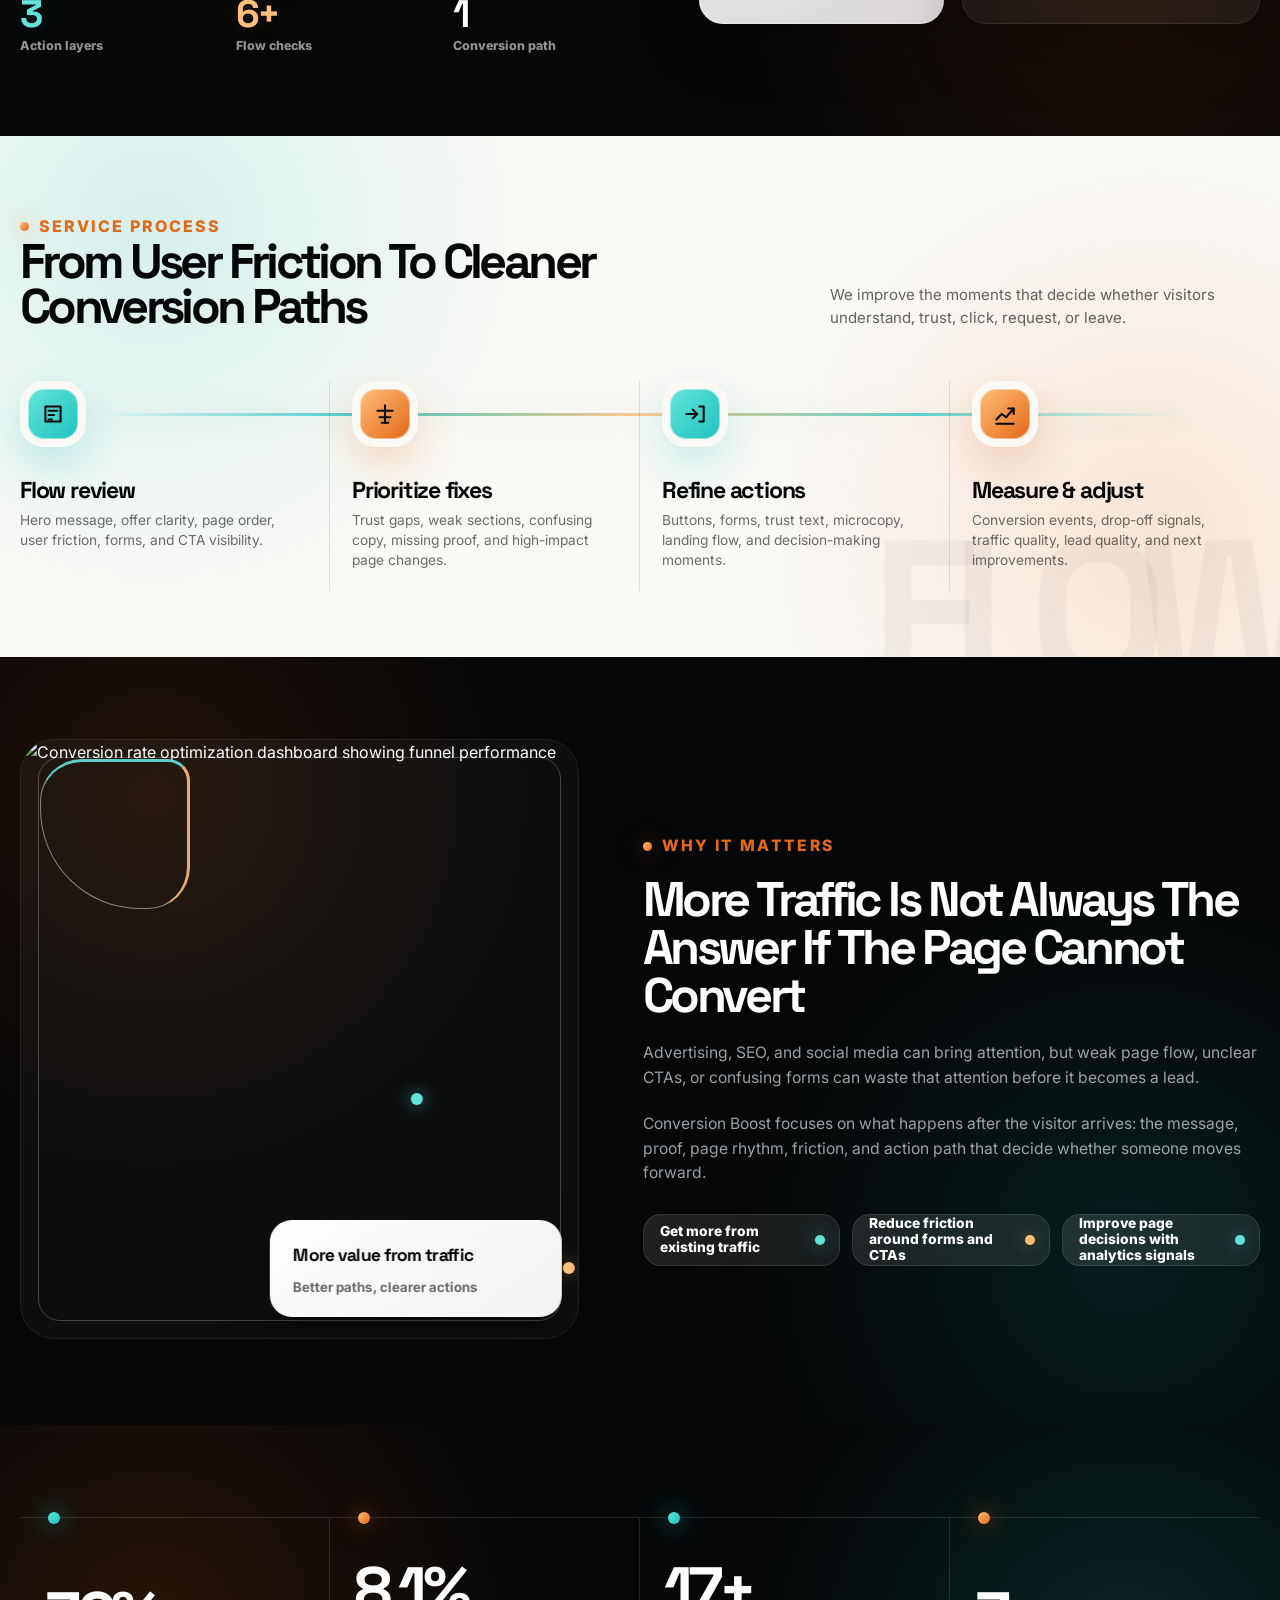
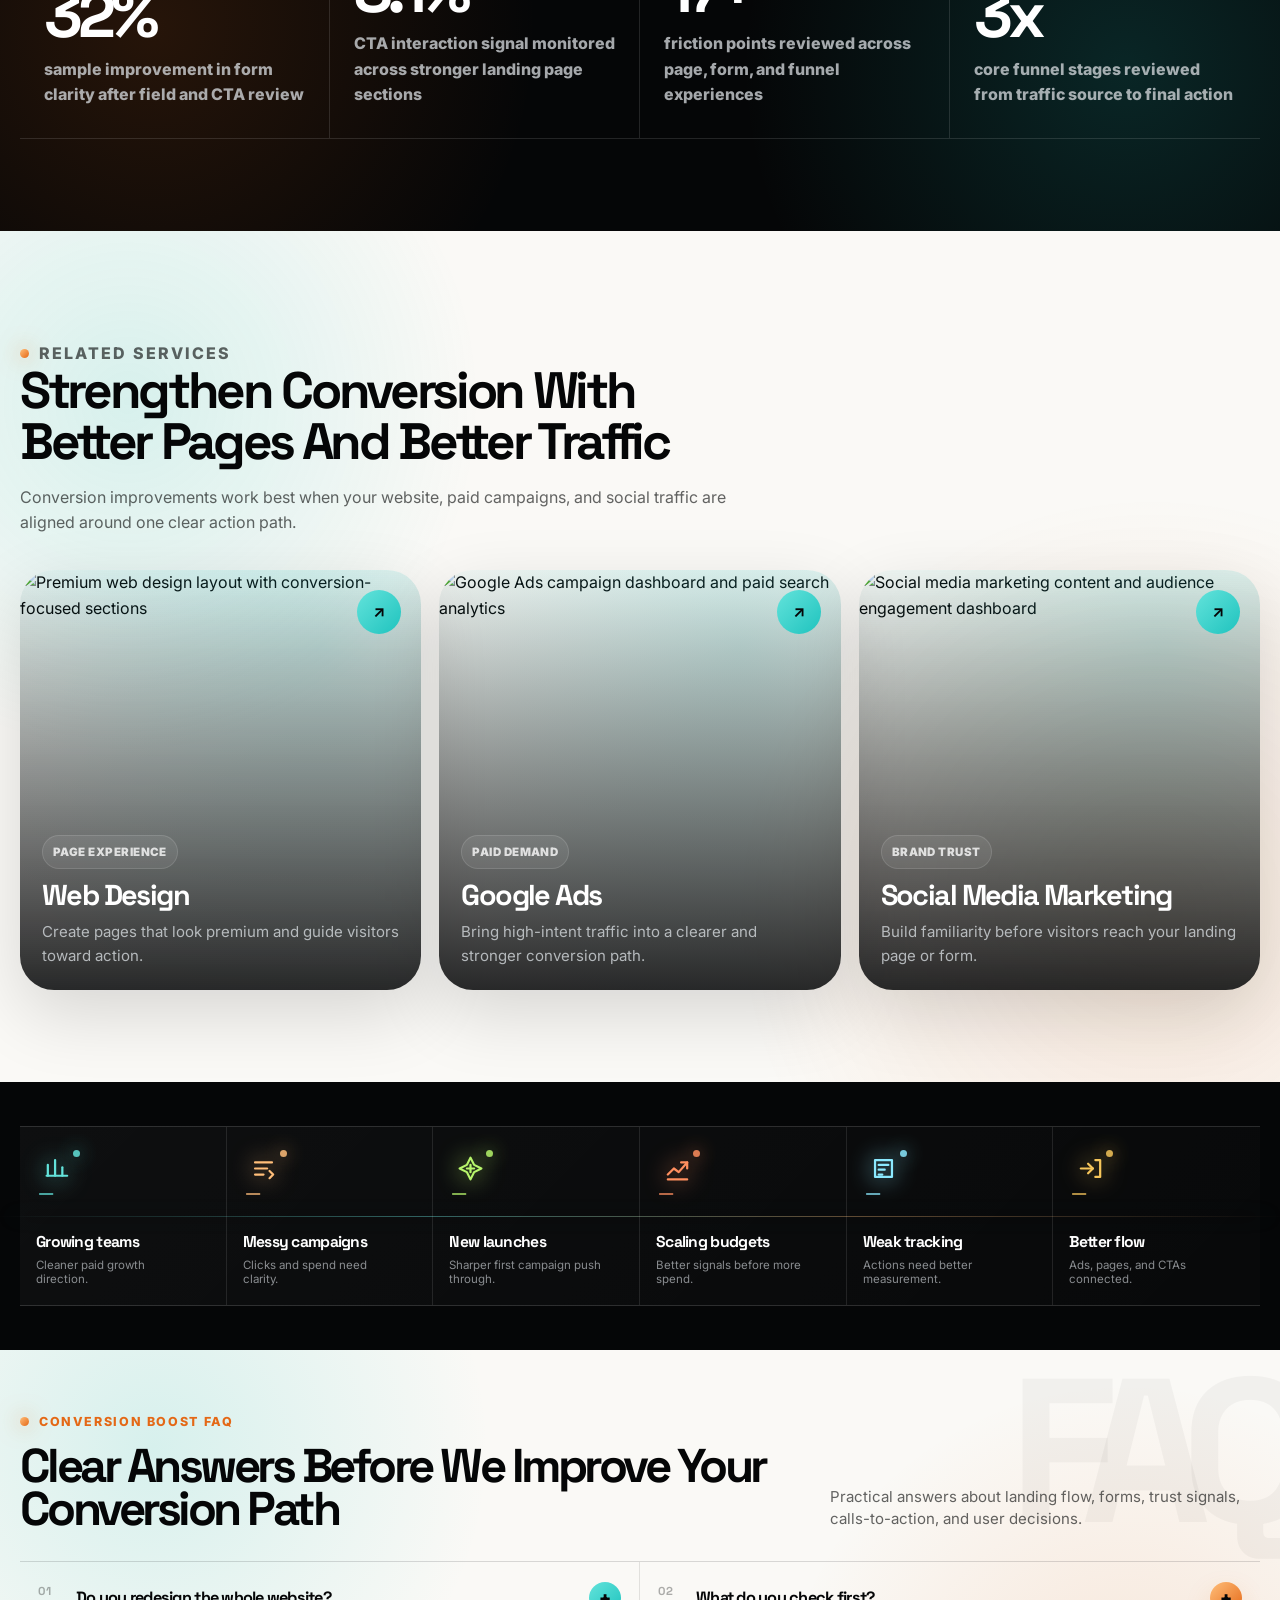
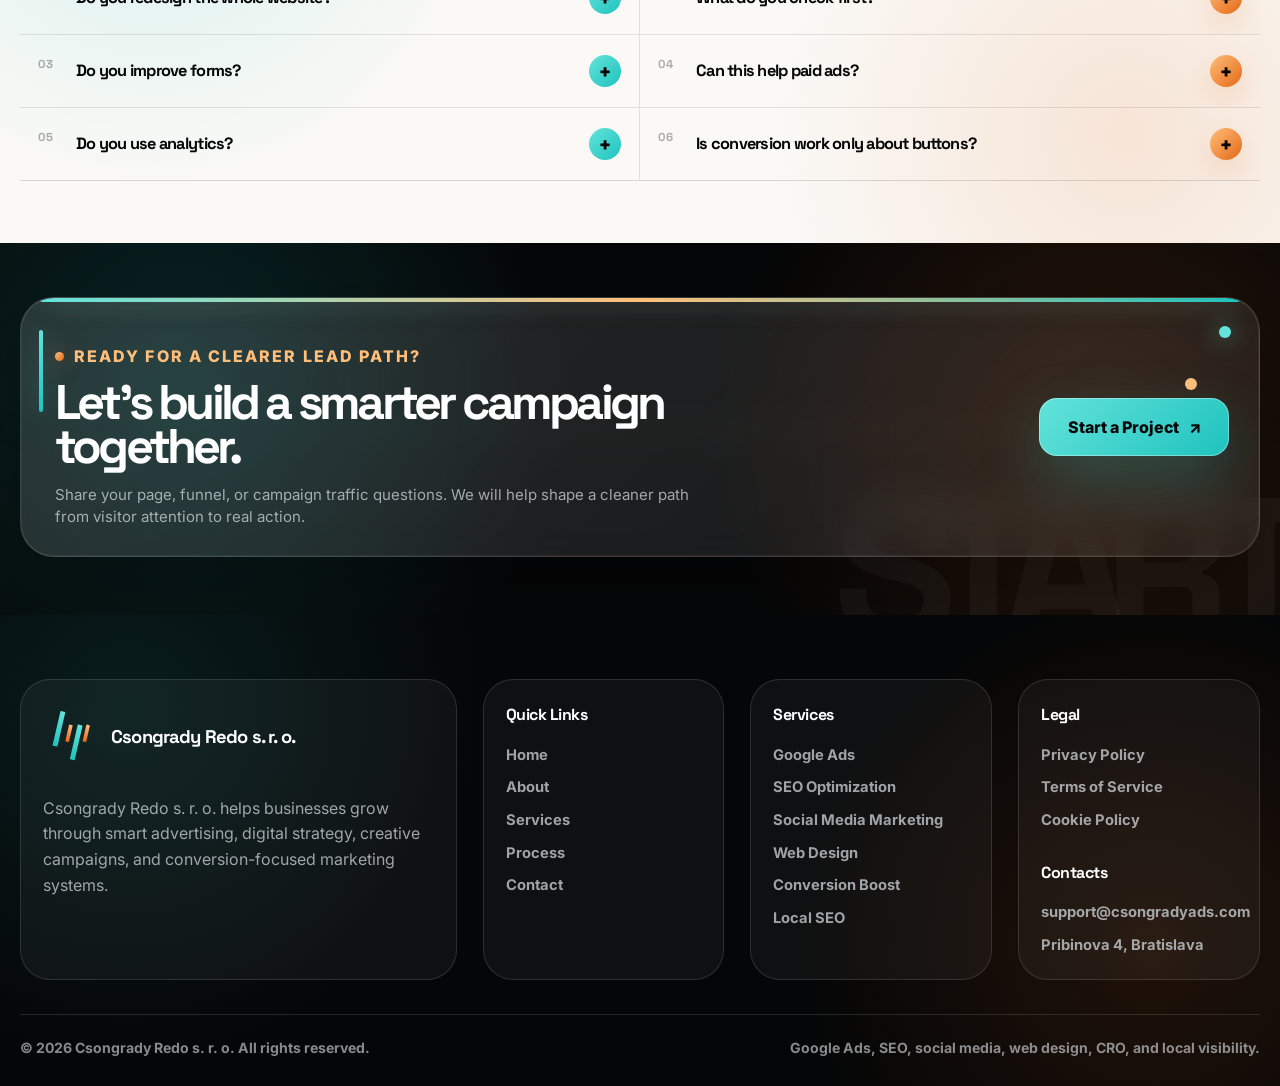
==== commit e829a904: "+" ====
--- a/conversion-boost.html
+++ b/conversion-boost.html
@@ -562,6 +562,87 @@
             </div>
         </section>
 
+                <section class="fit-strip" aria-label="Who this service fits best">
+                    <div class="service-container">
+                        <div class="fit-strip__rail">
+                            <article class="fit-strip-item">
+                                <span class="fit-strip-item__icon" aria-hidden="true">
+                                    <svg viewBox="0 0 24 24">
+                                        <path d="M4 18V9" />
+                                        <path d="M10 18V5" />
+                                        <path d="M16 18v-7" />
+                                        <path d="M20 18H3" />
+                                    </svg>
+                                </span>
+                                <h3>Growing teams</h3>
+                                <p>Cleaner paid growth direction.</p>
+                            </article>
+                
+                            <article class="fit-strip-item fit-strip-item--orange">
+                                <span class="fit-strip-item__icon" aria-hidden="true">
+                                    <svg viewBox="0 0 24 24">
+                                        <path d="M5 7h14" />
+                                        <path d="M5 12h10" />
+                                        <path d="M5 17h7" />
+                                        <path d="M17 14l3 3l-3 3" />
+                                    </svg>
+                                </span>
+                                <h3>Messy campaigns</h3>
+                                <p>Clicks and spend need clarity.</p>
+                            </article>
+                
+                            <article class="fit-strip-item">
+                                <span class="fit-strip-item__icon" aria-hidden="true">
+                                    <svg viewBox="0 0 24 24">
+                                        <path d="M12 3L15 9L21 12L15 15L12 21L9 15L3 12L9 9L12 3Z" />
+                                        <path d="M12 9v6" />
+                                        <path d="M9 12h6" />
+                                    </svg>
+                                </span>
+                                <h3>New launches</h3>
+                                <p>Sharper first campaign push through.</p>
+                            </article>
+                
+                            <article class="fit-strip-item fit-strip-item--orange">
+                                <span class="fit-strip-item__icon" aria-hidden="true">
+                                    <svg viewBox="0 0 24 24">
+                                        <path d="M4 17L9 12L13 15L20 7" />
+                                        <path d="M15 7h5v5" />
+                                        <path d="M4 21h16" />
+                                    </svg>
+                                </span>
+                                <h3>Scaling budgets</h3>
+                                <p>Better signals before more spend.</p>
+                            </article>
+                
+                            <article class="fit-strip-item">
+                                <span class="fit-strip-item__icon" aria-hidden="true">
+                                    <svg viewBox="0 0 24 24">
+                                        <path d="M5 5h14v14H5Z" />
+                                        <path d="M8 9h8" />
+                                        <path d="M8 13h5" />
+                                        <path d="M8 17h3" />
+                                    </svg>
+                                </span>
+                                <h3>Weak tracking</h3>
+                                <p>Actions need better measurement.</p>
+                            </article>
+                
+                            <article class="fit-strip-item fit-strip-item--orange">
+                                <span class="fit-strip-item__icon" aria-hidden="true">
+                                    <svg viewBox="0 0 24 24">
+                                        <path d="M4 12h10" />
+                                        <path d="M10 8l4 4l-4 4" />
+                                        <path d="M16 5h4v14h-4" />
+                                    </svg>
+                                </span>
+                                <h3>Better flow</h3>
+                                <p>Ads, pages, and CTAs connected.</p>
+                            </article>
+                        </div>
+                    </div>
+                </section>
+
     <section class="service-faq service-faq--switchboard" aria-labelledby="service-faq-title">
         <div class="service-container">
             <div class="service-faq-switch__top">
--- a/assets/css/services.css
+++ b/assets/css/services.css
@@ -4324,4 +4324,1029 @@
         border-radius: 16px !important;
         font-size: 0.8rem !important;
     }
+}
+
+
+/* =====================================
+   SERVICE FINAL CTA — wow signal bar
+===================================== */
+
+.service-final-cta {
+    position: relative !important;
+    isolation: isolate !important;
+    overflow: hidden !important;
+    padding: 54px 0 58px !important;
+    background:
+        radial-gradient(circle at 14% 40%, rgba(31, 195, 190, 0.18), transparent 24rem),
+        radial-gradient(circle at 86% 52%, rgba(228, 104, 22, 0.16), transparent 24rem),
+        #050607 !important;
+}
+
+.service-final-cta::before {
+    content: "" !important;
+    position: absolute !important;
+    left: 0 !important;
+    right: 0 !important;
+    top: 50% !important;
+    z-index: -1 !important;
+    height: 1px !important;
+    background:
+        linear-gradient(90deg,
+            transparent,
+            rgba(99, 227, 219, 0.55),
+            rgba(255, 190, 122, 0.55),
+            transparent) !important;
+    box-shadow:
+        0 0 34px rgba(99, 227, 219, 0.28),
+        0 0 42px rgba(228, 104, 22, 0.2) !important;
+}
+
+.service-final-cta::after {
+    content: "START" !important;
+    position: absolute !important;
+    right: -0.06em !important;
+    bottom: -0.16em !important;
+    z-index: -1 !important;
+    color: rgba(255, 255, 255, 0.045) !important;
+    font-family: var(--font-display) !important;
+    font-size: clamp(5rem, 16vw, 15rem) !important;
+    font-weight: 900 !important;
+    line-height: 0.75 !important;
+    letter-spacing: -0.14em !important;
+    pointer-events: none !important;
+}
+
+.service-final-cta__inner {
+    position: relative !important;
+    overflow: hidden !important;
+    display: grid !important;
+    grid-template-columns: minmax(0, 1fr) auto !important;
+    align-items: center !important;
+    gap: 28px !important;
+    min-height: 190px !important;
+    padding: 28px 30px 28px 34px !important;
+    border: 1px solid rgba(255, 255, 255, 0.13) !important;
+    border-radius: 34px !important;
+    background:
+        linear-gradient(135deg, rgba(255, 255, 255, 0.105), rgba(255, 255, 255, 0.035)),
+        rgba(255, 255, 255, 0.035) !important;
+    box-shadow:
+        0 28px 80px rgba(0, 0, 0, 0.32),
+        0 0 0 1px rgba(255, 255, 255, 0.055) inset !important;
+    backdrop-filter: blur(18px) !important;
+}
+
+/* colored edge */
+.service-final-cta__inner::before {
+    content: "" !important;
+    position: absolute !important;
+    left: 18px !important;
+    right: 18px !important;
+    top: 0 !important;
+    height: 4px !important;
+    border-radius: 0 0 999px 999px !important;
+    background:
+        linear-gradient(90deg,
+            var(--color-mint-light),
+            var(--color-orange-light),
+            var(--color-mint)) !important;
+    box-shadow:
+        0 0 24px rgba(99, 227, 219, 0.34),
+        0 0 28px rgba(255, 190, 122, 0.22) !important;
+}
+
+/* glowing corner dots */
+.service-final-cta__inner::after {
+    content: "" !important;
+    position: absolute !important;
+    right: 28px !important;
+    top: 28px !important;
+    width: 12px !important;
+    height: 12px !important;
+    border-radius: 999px !important;
+    background: var(--color-mint-light) !important;
+    box-shadow:
+        -34px 52px 0 var(--color-orange-light),
+        0 0 22px rgba(99, 227, 219, 0.7) !important;
+    pointer-events: none !important;
+}
+
+.service-final-cta__inner>div {
+    position: relative !important;
+    z-index: 2 !important;
+    max-width: 850px !important;
+}
+
+/* small slash mark */
+.service-final-cta__inner>div::before {
+    content: "" !important;
+    position: absolute !important;
+    left: -16px !important;
+    top: 4px !important;
+    width: 4px !important;
+    height: 82px !important;
+    border-radius: 999px !important;
+    background: var(--gradient-mint) !important;
+    box-shadow: 0 0 24px rgba(99, 227, 219, 0.38) !important;
+}
+
+.service-final-cta .service-kicker {
+    margin-bottom: 12px !important;
+    color: var(--color-orange-light) !important;
+}
+
+.service-final-cta__inner h2 {
+    max-width: 780px !important;
+    margin: 0 !important;
+    color: var(--color-white) !important;
+    font-family: var(--font-display) !important;
+    font-size: clamp(2rem, 3.8vw, 4.25rem) !important;
+    line-height: 0.9 !important;
+    letter-spacing: -0.078em !important;
+}
+
+.service-final-cta__inner p:not(.service-kicker) {
+    max-width: 660px !important;
+    margin: 15px 0 0 !important;
+    color: rgba(215, 220, 224, 0.72) !important;
+    font-size: 0.94rem !important;
+    line-height: 1.48 !important;
+}
+
+.service-final-cta__inner .service-btn {
+    position: relative !important;
+    z-index: 3 !important;
+    min-width: 190px !important;
+    min-height: 58px !important;
+    padding: 0 26px !important;
+    border-radius: 18px !important;
+    color: var(--color-black) !important;
+    background: var(--gradient-mint) !important;
+    box-shadow:
+        0 24px 60px rgba(31, 195, 190, 0.28),
+        0 0 0 1px rgba(255, 255, 255, 0.34) inset !important;
+    white-space: nowrap !important;
+}
+
+.service-final-cta__inner .service-btn::before {
+    content: "" !important;
+    position: absolute !important;
+    inset: -7px !important;
+    z-index: -1 !important;
+    border: 1px solid rgba(99, 227, 219, 0.26) !important;
+    border-radius: 24px !important;
+    opacity: 0 !important;
+    transform: scale(0.96) !important;
+    transition:
+        opacity 240ms ease,
+        transform 240ms ease !important;
+}
+
+.service-final-cta__inner .service-btn:hover {
+    transform: translateY(-5px) !important;
+    box-shadow:
+        0 30px 72px rgba(31, 195, 190, 0.34),
+        0 0 0 1px rgba(255, 255, 255, 0.38) inset !important;
+}
+
+.service-final-cta__inner .service-btn:hover::before {
+    opacity: 1 !important;
+    transform: scale(1) !important;
+}
+
+/* tablet */
+@media (max-width: 980px) {
+    .service-final-cta {
+        padding: 48px 0 52px !important;
+    }
+
+    .service-final-cta__inner {
+        grid-template-columns: 1fr !important;
+        justify-items: center !important;
+        min-height: auto !important;
+        padding: 30px 24px !important;
+        text-align: center !important;
+    }
+
+    .service-final-cta__inner>div {
+        max-width: 760px !important;
+    }
+
+    .service-final-cta__inner>div::before {
+        display: none !important;
+    }
+
+    .service-final-cta .service-kicker {
+        justify-content: center !important;
+    }
+
+    .service-final-cta__inner h2,
+    .service-final-cta__inner p:not(.service-kicker) {
+        margin-left: auto !important;
+        margin-right: auto !important;
+        text-align: center !important;
+    }
+
+    .service-final-cta__inner .service-btn {
+        width: fit-content !important;
+    }
+}
+
+/* mobile */
+@media (max-width: 560px) {
+    .service-final-cta {
+        padding: 40px 0 44px !important;
+    }
+
+    .service-final-cta::after {
+        font-size: clamp(4rem, 27vw, 7rem) !important;
+        bottom: -0.08em !important;
+    }
+
+    .service-final-cta__inner {
+        padding: 26px 18px !important;
+        border-radius: 24px !important;
+    }
+
+    .service-final-cta__inner::after {
+        right: 18px !important;
+        top: 18px !important;
+        width: 9px !important;
+        height: 9px !important;
+        box-shadow:
+            -24px 42px 0 var(--color-orange-light),
+            0 0 18px rgba(99, 227, 219, 0.64) !important;
+    }
+
+    .service-final-cta__inner h2 {
+        font-size: clamp(1.75rem, 8.3vw, 2.55rem) !important;
+        line-height: 0.94 !important;
+    }
+
+    .service-final-cta__inner p:not(.service-kicker) {
+        font-size: 0.84rem !important;
+        line-height: 1.42 !important;
+    }
+
+    .service-final-cta__inner .service-btn {
+        width: 100% !important;
+        min-height: 52px !important;
+        border-radius: 16px !important;
+    }
+}
+
+/* =====================================
+   SERVICE FIT — dark horizontal rail
+===================================== */
+
+.service-fit--dark-rail {
+    position: relative !important;
+    isolation: isolate !important;
+    overflow: hidden !important;
+    padding: 58px 0 62px !important;
+    background:
+        radial-gradient(circle at 10% 28%, rgba(31, 195, 190, 0.16), transparent 24rem),
+        radial-gradient(circle at 90% 72%, rgba(228, 104, 22, 0.15), transparent 25rem),
+        #050607 !important;
+}
+
+.service-fit--dark-rail::before {
+    content: "" !important;
+    position: absolute !important;
+    inset: 0 !important;
+    z-index: -2 !important;
+    opacity: 0.09 !important;
+    background-image:
+        linear-gradient(rgba(255, 255, 255, 0.08) 1px, transparent 1px),
+        linear-gradient(90deg, rgba(255, 255, 255, 0.08) 1px, transparent 1px) !important;
+    background-size: 58px 58px !important;
+    mask-image: radial-gradient(circle at 50% 48%, black, transparent 78%) !important;
+    pointer-events: none !important;
+}
+
+.service-fit--dark-rail::after {
+    content: "FIT" !important;
+    position: absolute !important;
+    right: -0.04em !important;
+    bottom: -0.17em !important;
+    z-index: -1 !important;
+    color: rgba(255, 255, 255, 0.04) !important;
+    font-family: var(--font-display) !important;
+    font-size: clamp(5rem, 15vw, 14rem) !important;
+    font-weight: 900 !important;
+    line-height: 0.75 !important;
+    letter-spacing: -0.14em !important;
+    pointer-events: none !important;
+}
+
+.service-fit-dark__rail {
+    display: grid !important;
+    grid-template-columns: repeat(6, minmax(0, 1fr)) !important;
+    align-items: stretch !important;
+    gap: 0 !important;
+    border-top: 1px solid rgba(255, 255, 255, 0.13) !important;
+    border-bottom: 1px solid rgba(255, 255, 255, 0.13) !important;
+}
+
+/* cards */
+.service-fit-dark-card {
+    position: relative !important;
+    min-height: 236px !important;
+    display: flex !important;
+    flex-direction: column !important;
+    justify-content: flex-end !important;
+    padding: 24px 18px 22px !important;
+    overflow: hidden !important;
+    border-right: 1px solid rgba(255, 255, 255, 0.105) !important;
+    background: transparent !important;
+    transition:
+        transform 260ms ease,
+        background 260ms ease,
+        border-color 260ms ease !important;
+}
+
+.service-fit-dark-card:last-child {
+    border-right: 0 !important;
+}
+
+.service-fit-dark-card::before {
+    content: "" !important;
+    position: absolute !important;
+    inset: 8px !important;
+    z-index: 0 !important;
+    opacity: 0 !important;
+    border-radius: 22px !important;
+    background:
+        radial-gradient(circle at 78% 18%, rgba(31, 195, 190, 0.2), transparent 11rem),
+        linear-gradient(145deg, rgba(255, 255, 255, 0.11), rgba(255, 255, 255, 0.035)) !important;
+    box-shadow:
+        0 22px 60px rgba(0, 0, 0, 0.22),
+        0 0 0 1px rgba(255, 255, 255, 0.09) inset !important;
+    transition: opacity 260ms ease !important;
+    pointer-events: none !important;
+}
+
+.service-fit-dark-card:nth-child(even)::before {
+    background:
+        radial-gradient(circle at 78% 18%, rgba(228, 104, 22, 0.18), transparent 11rem),
+        linear-gradient(145deg, rgba(255, 255, 255, 0.11), rgba(255, 255, 255, 0.035)) !important;
+}
+
+.service-fit-dark-card::after {
+    content: "" !important;
+    position: absolute !important;
+    left: 18px !important;
+    right: 18px !important;
+    bottom: 0 !important;
+    z-index: 2 !important;
+    height: 3px !important;
+    border-radius: 999px 999px 0 0 !important;
+    background: var(--gradient-mint) !important;
+    transform: scaleX(0) !important;
+    transform-origin: left !important;
+    transition: transform 280ms ease !important;
+}
+
+.service-fit-dark-card:nth-child(even)::after {
+    background: var(--gradient-orange) !important;
+}
+
+.service-fit-dark-card:hover {
+    transform: translateY(-6px) !important;
+    border-color: rgba(99, 227, 219, 0.22) !important;
+}
+
+.service-fit-dark-card:hover::before {
+    opacity: 1 !important;
+}
+
+.service-fit-dark-card:hover::after {
+    transform: scaleX(1) !important;
+}
+
+/* icons */
+.service-fit-dark-card__icon {
+    position: absolute !important;
+    top: 22px !important;
+    left: 18px !important;
+    z-index: 3 !important;
+    display: grid !important;
+    place-items: center !important;
+    width: 50px !important;
+    height: 50px !important;
+    border-radius: 18px !important;
+    color: var(--color-black) !important;
+    background: var(--gradient-mint) !important;
+    box-shadow:
+        0 16px 36px rgba(31, 195, 190, 0.26),
+        0 0 0 1px rgba(255, 255, 255, 0.28) inset !important;
+    transition:
+        transform 260ms ease,
+        border-radius 260ms ease !important;
+}
+
+.service-fit-dark-card__icon--orange {
+    background: var(--gradient-orange) !important;
+    box-shadow:
+        0 16px 36px rgba(228, 104, 22, 0.23),
+        0 0 0 1px rgba(255, 255, 255, 0.28) inset !important;
+}
+
+.service-fit-dark-card:hover .service-fit-dark-card__icon {
+    transform: rotate(-7deg) scale(1.08) !important;
+    border-radius: 999px !important;
+}
+
+.service-fit-dark-card:nth-child(even):hover .service-fit-dark-card__icon {
+    transform: rotate(7deg) scale(1.08) !important;
+}
+
+.service-fit-dark-card__icon svg {
+    width: 24px !important;
+    height: 24px !important;
+}
+
+.service-fit-dark-card__icon path,
+.service-fit-dark-card__icon circle,
+.service-fit-dark-card__icon line {
+    fill: none !important;
+    stroke: currentColor !important;
+    stroke-width: 1.9 !important;
+    stroke-linecap: round !important;
+    stroke-linejoin: round !important;
+}
+
+/* text */
+.service-fit-dark-card h3,
+.service-fit-dark-card p {
+    position: relative !important;
+    z-index: 3 !important;
+}
+
+.service-fit-dark-card h3 {
+    max-width: 190px !important;
+    margin: 0 !important;
+    color: var(--color-white) !important;
+    font-family: var(--font-display) !important;
+    font-size: 1.08rem !important;
+    line-height: 0.98 !important;
+    letter-spacing: -0.048em !important;
+}
+
+.service-fit-dark-card p {
+    max-width: 190px !important;
+    margin: 9px 0 0 !important;
+    color: rgba(215, 220, 224, 0.66) !important;
+    font-size: 0.78rem !important;
+    line-height: 1.34 !important;
+}
+
+/* tablet */
+@media (max-width: 1180px) {
+    .service-fit-dark__rail {
+        grid-template-columns: repeat(3, minmax(0, 1fr)) !important;
+    }
+
+    .service-fit-dark-card {
+        min-height: 220px !important;
+        border-bottom: 1px solid rgba(255, 255, 255, 0.105) !important;
+    }
+
+    .service-fit-dark-card:nth-child(3n) {
+        border-right: 0 !important;
+    }
+
+    .service-fit-dark-card:nth-last-child(-n + 3) {
+        border-bottom: 0 !important;
+    }
+
+    .service-fit-dark-card h3,
+    .service-fit-dark-card p {
+        max-width: 100% !important;
+    }
+}
+
+/* small tablet */
+@media (max-width: 760px) {
+    .service-fit--dark-rail {
+        padding: 48px 0 52px !important;
+    }
+
+    .service-fit-dark__rail {
+        grid-template-columns: repeat(2, minmax(0, 1fr)) !important;
+    }
+
+    .service-fit-dark-card,
+    .service-fit-dark-card:nth-child(3n) {
+        border-right: 1px solid rgba(255, 255, 255, 0.105) !important;
+        border-bottom: 1px solid rgba(255, 255, 255, 0.105) !important;
+    }
+
+    .service-fit-dark-card:nth-child(even) {
+        border-right: 0 !important;
+    }
+
+    .service-fit-dark-card:nth-last-child(-n + 2) {
+        border-bottom: 0 !important;
+    }
+}
+
+/* mobile */
+@media (max-width: 520px) {
+    .service-fit--dark-rail {
+        padding: 42px 0 46px !important;
+    }
+
+    .service-fit-dark__rail {
+        grid-template-columns: 1fr !important;
+    }
+
+    .service-fit-dark-card,
+    .service-fit-dark-card:nth-child(even),
+    .service-fit-dark-card:nth-child(3n),
+    .service-fit-dark-card:nth-last-child(-n + 2),
+    .service-fit-dark-card:nth-last-child(-n + 3) {
+        min-height: 138px !important;
+        display: grid !important;
+        grid-template-columns: 52px 1fr !important;
+        align-items: center !important;
+        gap: 16px !important;
+        padding: 18px 0 !important;
+        border-right: 0 !important;
+        border-bottom: 1px solid rgba(255, 255, 255, 0.105) !important;
+    }
+
+    .service-fit-dark-card:last-child {
+        border-bottom: 0 !important;
+    }
+
+    .service-fit-dark-card::before {
+        inset: 6px -4px !important;
+        border-radius: 18px !important;
+    }
+
+    .service-fit-dark-card::after {
+        left: 0 !important;
+        right: auto !important;
+        top: 18px !important;
+        bottom: 18px !important;
+        width: 3px !important;
+        height: auto !important;
+        transform: scaleY(0) !important;
+        transform-origin: top !important;
+        border-radius: 999px !important;
+    }
+
+    .service-fit-dark-card:hover::after {
+        transform: scaleY(1) !important;
+    }
+
+    .service-fit-dark-card__icon {
+        position: relative !important;
+        top: auto !important;
+        left: auto !important;
+        width: 48px !important;
+        height: 48px !important;
+        border-radius: 16px !important;
+    }
+
+    .service-fit-dark-card h3 {
+        font-size: 1.02rem !important;
+    }
+
+    .service-fit-dark-card p {
+        margin-top: 6px !important;
+        font-size: 0.76rem !important;
+        line-height: 1.3 !important;
+    }
+}
+
+/* =====================================
+   FIT STRIP — clean premium horizontal
+===================================== */
+
+.fit-strip {
+    position: relative !important;
+    isolation: isolate !important;
+    overflow: hidden !important;
+    padding: 44px 0 !important;
+}
+
+.fit-strip::before {
+    content: "" !important;
+    position: absolute !important;
+    left: 0 !important;
+    right: 0 !important;
+    top: 50% !important;
+    z-index: -1 !important;
+    height: 1px !important;
+    background:
+        linear-gradient(90deg,
+            transparent,
+            rgba(99, 227, 219, 0.4),
+            rgba(255, 190, 122, 0.35),
+            transparent) !important;
+    box-shadow:
+        0 0 28px rgba(99, 227, 219, 0.22),
+        0 0 34px rgba(228, 104, 22, 0.16) !important;
+}
+
+.fit-strip__rail {
+    display: grid !important;
+    grid-template-columns: repeat(6, minmax(0, 1fr)) !important;
+    min-height: 178px !important;
+    border-top: 1px solid rgba(255, 255, 255, 0.14) !important;
+    border-bottom: 1px solid rgba(255, 255, 255, 0.14) !important;
+    background:
+        linear-gradient(135deg, rgba(255, 255, 255, 0.035), rgba(255, 255, 255, 0.012)) !important;
+}
+
+.fit-strip-item {
+    position: relative !important;
+    min-height: 178px !important;
+    display: flex !important;
+    flex-direction: column !important;
+    justify-content: space-between !important;
+    padding: 20px 16px 18px !important;
+    overflow: hidden !important;
+    border-right: 1px solid rgba(255, 255, 255, 0.105) !important;
+    background: transparent !important;
+    transition:
+        background 240ms ease,
+        transform 240ms ease,
+        border-color 240ms ease !important;
+}
+
+.fit-strip-item:last-child {
+    border-right: 0 !important;
+}
+
+.fit-strip-item::before {
+    content: "" !important;
+    position: absolute !important;
+    inset: 0 !important;
+    z-index: 0 !important;
+    opacity: 0 !important;
+    background:
+        radial-gradient(circle at 50% 0%, rgba(99, 227, 219, 0.18), transparent 9rem),
+        linear-gradient(180deg, rgba(255, 255, 255, 0.085), rgba(255, 255, 255, 0.02)) !important;
+    transition: opacity 240ms ease !important;
+    pointer-events: none !important;
+}
+
+.fit-strip-item--orange::before {
+    background:
+        radial-gradient(circle at 50% 0%, rgba(255, 190, 122, 0.16), transparent 9rem),
+        linear-gradient(180deg, rgba(255, 255, 255, 0.085), rgba(255, 255, 255, 0.02)) !important;
+}
+
+.fit-strip-item::after {
+    content: "" !important;
+    position: absolute !important;
+    left: 16px !important;
+    right: 16px !important;
+    bottom: -1px !important;
+    z-index: 3 !important;
+    height: 3px !important;
+    border-radius: 999px 999px 0 0 !important;
+    background: var(--gradient-mint) !important;
+    transform: scaleX(0) !important;
+    transform-origin: left !important;
+    transition: transform 260ms ease !important;
+}
+
+.fit-strip-item--orange::after {
+    background: var(--gradient-orange) !important;
+}
+
+.fit-strip-item:hover {
+    transform: translateY(-4px) !important;
+    border-color: rgba(99, 227, 219, 0.24) !important;
+}
+
+.fit-strip-item:hover::before {
+    opacity: 1 !important;
+}
+
+.fit-strip-item:hover::after {
+    transform: scaleX(1) !important;
+}
+
+/* icon */
+.fit-strip-item__icon {
+    position: relative !important;
+    z-index: 2 !important;
+    display: grid !important;
+    place-items: center !important;
+    width: 44px !important;
+    height: 44px !important;
+    border-radius: 16px !important;
+    color: var(--color-black) !important;
+    background: var(--gradient-mint) !important;
+    box-shadow:
+        0 14px 32px rgba(31, 195, 190, 0.22),
+        0 0 0 1px rgba(255, 255, 255, 0.28) inset !important;
+    transition:
+        transform 240ms ease,
+        border-radius 240ms ease !important;
+}
+
+.fit-strip-item--orange .fit-strip-item__icon {
+    background: var(--gradient-orange) !important;
+    box-shadow:
+        0 14px 32px rgba(228, 104, 22, 0.2),
+        0 0 0 1px rgba(255, 255, 255, 0.28) inset !important;
+}
+
+.fit-strip-item:hover .fit-strip-item__icon {
+    transform: rotate(-7deg) scale(1.06) !important;
+    border-radius: 999px !important;
+}
+
+.fit-strip-item--orange:hover .fit-strip-item__icon {
+    transform: rotate(7deg) scale(1.06) !important;
+}
+
+.fit-strip-item__icon svg {
+    width: 22px !important;
+    height: 22px !important;
+}
+
+.fit-strip-item__icon path,
+.fit-strip-item__icon circle,
+.fit-strip-item__icon line {
+    fill: none !important;
+    stroke: currentColor !important;
+    stroke-width: 1.9 !important;
+    stroke-linecap: round !important;
+    stroke-linejoin: round !important;
+}
+
+/* text */
+.fit-strip-item h3,
+.fit-strip-item p {
+    position: relative !important;
+    z-index: 2 !important;
+}
+
+.fit-strip-item h3 {
+    margin: auto 0 0 !important;
+    color: var(--color-white) !important;
+    font-family: var(--font-display) !important;
+    font-size: 0.98rem !important;
+    line-height: 0.98 !important;
+    letter-spacing: -0.045em !important;
+}
+
+.fit-strip-item p {
+    max-width: 160px !important;
+    margin: 7px 0 0 !important;
+    color: rgba(215, 220, 224, 0.62) !important;
+    font-size: 0.72rem !important;
+    line-height: 1.28 !important;
+}
+
+/* tablet */
+@media (max-width: 1180px) {
+    .fit-strip__rail {
+        grid-template-columns: repeat(3, minmax(0, 1fr)) !important;
+    }
+
+    .fit-strip-item {
+        min-height: 156px !important;
+        border-bottom: 1px solid rgba(255, 255, 255, 0.105) !important;
+    }
+
+    .fit-strip-item:nth-child(3n) {
+        border-right: 0 !important;
+    }
+
+    .fit-strip-item:nth-last-child(-n + 3) {
+        border-bottom: 0 !important;
+    }
+
+    .fit-strip-item p {
+        max-width: 220px !important;
+    }
+}
+
+/* small tablet */
+@media (max-width: 760px) {
+    .fit-strip {
+        padding: 38px 0 !important;
+    }
+
+    .fit-strip__rail {
+        grid-template-columns: repeat(2, minmax(0, 1fr)) !important;
+    }
+
+    .fit-strip-item,
+    .fit-strip-item:nth-child(3n) {
+        border-right: 1px solid rgba(255, 255, 255, 0.105) !important;
+        border-bottom: 1px solid rgba(255, 255, 255, 0.105) !important;
+    }
+
+    .fit-strip-item:nth-child(even) {
+        border-right: 0 !important;
+    }
+
+    .fit-strip-item:nth-last-child(-n + 2) {
+        border-bottom: 0 !important;
+    }
+}
+
+/* mobile */
+@media (max-width: 520px) {
+    .fit-strip {
+        padding: 32px 0 !important;
+    }
+
+    .fit-strip__rail {
+        grid-template-columns: 1fr !important;
+        min-height: auto !important;
+    }
+
+    .fit-strip-item,
+    .fit-strip-item:nth-child(even),
+    .fit-strip-item:nth-child(3n),
+    .fit-strip-item:nth-last-child(-n + 2),
+    .fit-strip-item:nth-last-child(-n + 3) {
+        min-height: 94px !important;
+        display: grid !important;
+        grid-template-columns: 44px 1fr !important;
+        align-items: center !important;
+        gap: 14px !important;
+        padding: 14px 0 !important;
+        border-right: 0 !important;
+        border-bottom: 1px solid rgba(255, 255, 255, 0.105) !important;
+    }
+
+    .fit-strip-item:last-child {
+        border-bottom: 0 !important;
+    }
+
+    .fit-strip-item::after {
+        left: 0 !important;
+        right: auto !important;
+        top: 14px !important;
+        bottom: 14px !important;
+        width: 3px !important;
+        height: auto !important;
+        transform: scaleY(0) !important;
+        transform-origin: top !important;
+        border-radius: 999px !important;
+    }
+
+    .fit-strip-item:hover::after {
+        transform: scaleY(1) !important;
+    }
+
+    .fit-strip-item__icon {
+        width: 42px !important;
+        height: 42px !important;
+        border-radius: 14px !important;
+    }
+
+    .fit-strip-item h3 {
+        margin: 0 !important;
+        font-size: 0.98rem !important;
+    }
+
+    .fit-strip-item p {
+        max-width: 100% !important;
+        font-size: 0.74rem !important;
+    }
+}
+
+
+/* =====================================
+   FIT STRIP — clean colored line icons
+===================================== */
+
+/* убираем фон у иконок полностью */
+.fit-strip-item__icon {
+    position: relative !important;
+    z-index: 2 !important;
+    width: 42px !important;
+    height: 42px !important;
+    display: grid !important;
+    place-items: center !important;
+    border-radius: 0 !important;
+    color: var(--color-mint-light) !important;
+    background: transparent !important;
+    box-shadow: none !important;
+    transition:
+        transform 260ms ease,
+        color 260ms ease,
+        filter 260ms ease !important;
+}
+
+/* маленькая светящаяся точка возле иконки */
+.fit-strip-item__icon::before {
+    content: "" !important;
+    position: absolute !important;
+    right: -2px !important;
+    top: 3px !important;
+    width: 7px !important;
+    height: 7px !important;
+    border-radius: 999px !important;
+    background: currentColor !important;
+    box-shadow: 0 0 18px currentColor !important;
+    opacity: 0.85 !important;
+}
+
+/* тонкая нижняя черта под иконкой */
+.fit-strip-item__icon::after {
+    content: "" !important;
+    position: absolute !important;
+    left: 3px !important;
+    bottom: -6px !important;
+    width: 26px !important;
+    height: 2px !important;
+    border-radius: 999px !important;
+    background: currentColor !important;
+    opacity: 0.7 !important;
+    transform: scaleX(0.55) !important;
+    transform-origin: left !important;
+    transition: transform 260ms ease !important;
+}
+
+.fit-strip-item__icon svg {
+    width: 29px !important;
+    height: 29px !important;
+    overflow: visible !important;
+    filter: drop-shadow(0 0 12px currentColor) !important;
+}
+
+.fit-strip-item__icon path,
+.fit-strip-item__icon circle,
+.fit-strip-item__icon line {
+    fill: none !important;
+    stroke: currentColor !important;
+    stroke-width: 1.85 !important;
+    stroke-linecap: round !important;
+    stroke-linejoin: round !important;
+}
+
+/* разные цвета иконок */
+.fit-strip-item:nth-child(1) .fit-strip-item__icon {
+    color: #63E3DB !important;
+}
+
+.fit-strip-item:nth-child(2) .fit-strip-item__icon {
+    color: #FFBE7A !important;
+}
+
+.fit-strip-item:nth-child(3) .fit-strip-item__icon {
+    color: #B7F56B !important;
+}
+
+.fit-strip-item:nth-child(4) .fit-strip-item__icon {
+    color: #FF8F5F !important;
+}
+
+.fit-strip-item:nth-child(5) .fit-strip-item__icon {
+    color: #8BE9FF !important;
+}
+
+.fit-strip-item:nth-child(6) .fit-strip-item__icon {
+    color: #F6C65B !important;
+}
+
+/* hover — иконка становится живее */
+.fit-strip-item:hover .fit-strip-item__icon {
+    transform: translateY(-4px) rotate(-5deg) scale(1.08) !important;
+    filter: brightness(1.14) !important;
+}
+
+.fit-strip-item:nth-child(even):hover .fit-strip-item__icon {
+    transform: translateY(-4px) rotate(5deg) scale(1.08) !important;
+}
+
+.fit-strip-item:hover .fit-strip-item__icon::after {
+    transform: scaleX(1) !important;
+}
+
+/* убираем старый orange background, если он перебивает */
+.fit-strip-item--orange .fit-strip-item__icon {
+    background: transparent !important;
+    box-shadow: none !important;
+}
+
+/* на мобилке иконки чуть компактнее */
+@media (max-width: 520px) {
+    .fit-strip-item__icon {
+        width: 40px !important;
+        height: 40px !important;
+    }
+
+    .fit-strip-item__icon svg {
+        width: 26px !important;
+        height: 26px !important;
+    }
+
+    .fit-strip-item__icon::after {
+        bottom: -4px !important;
+        width: 22px !important;
+    }
 }
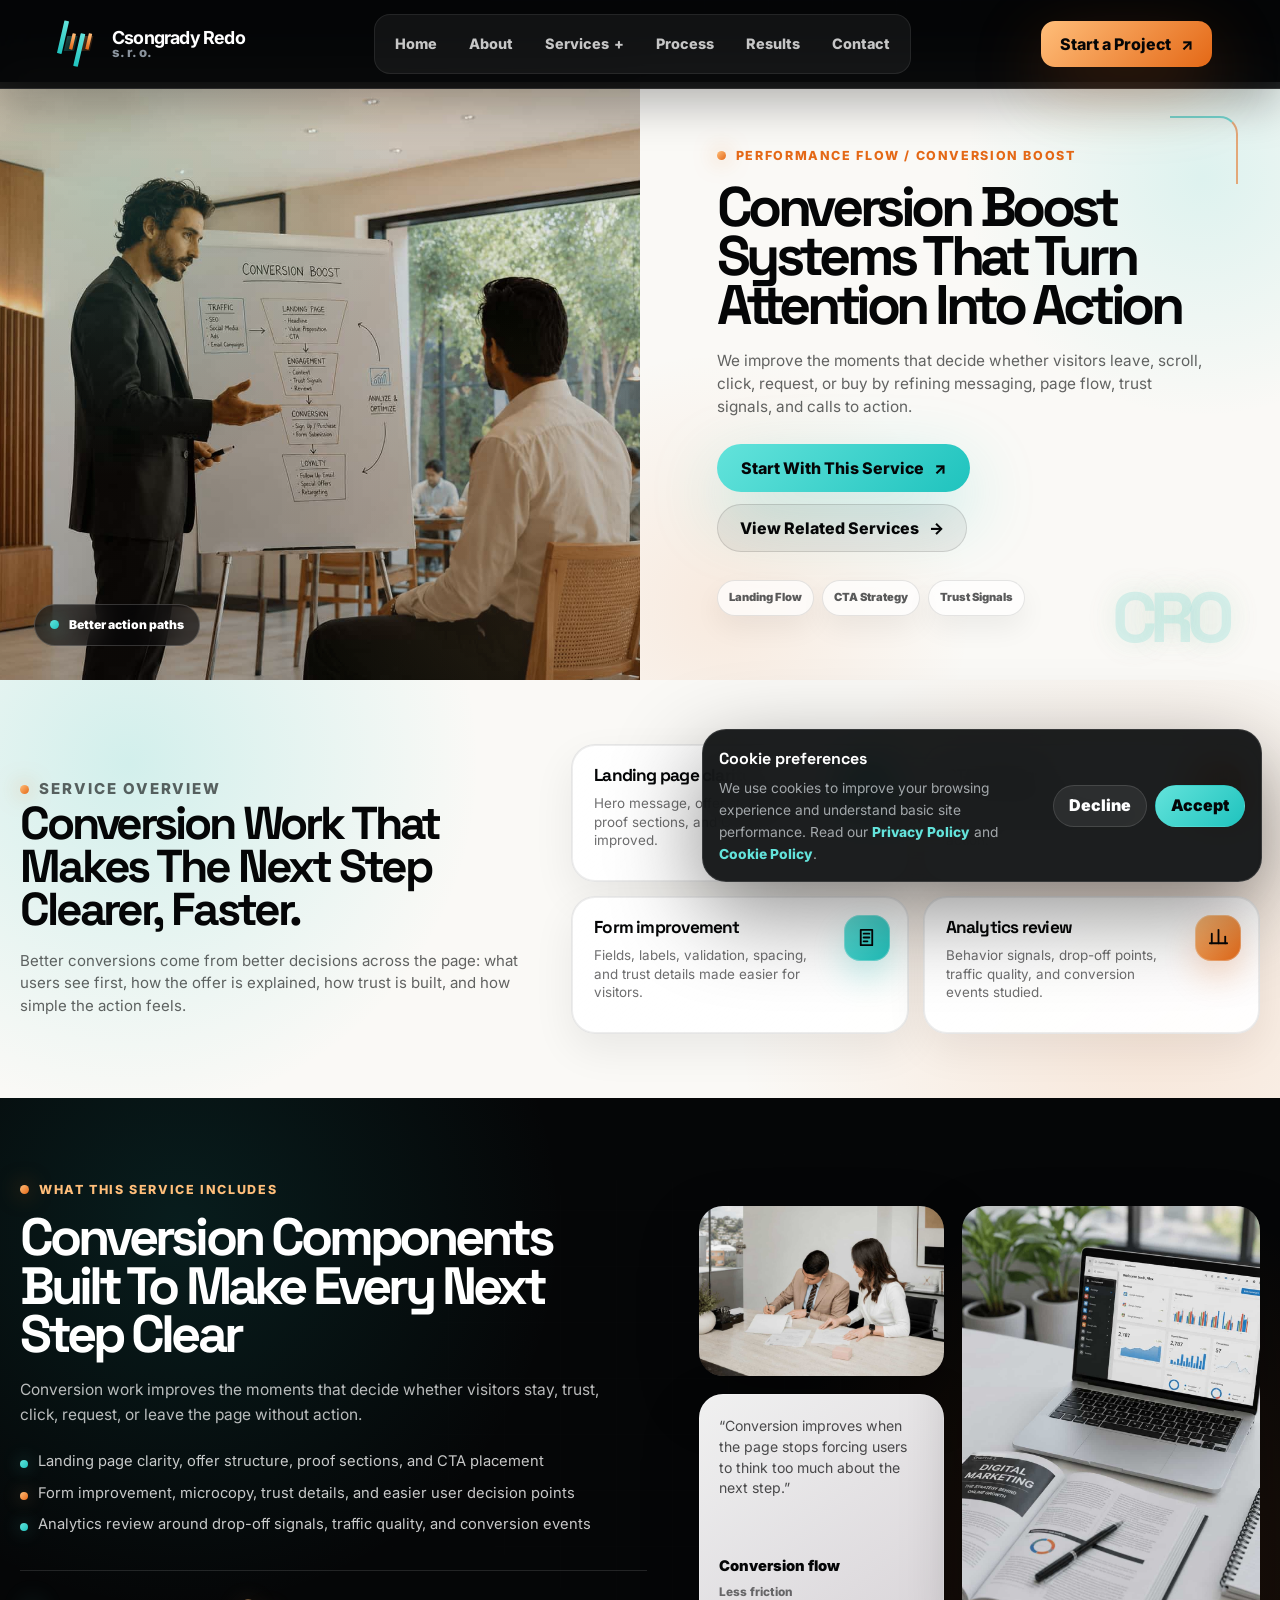
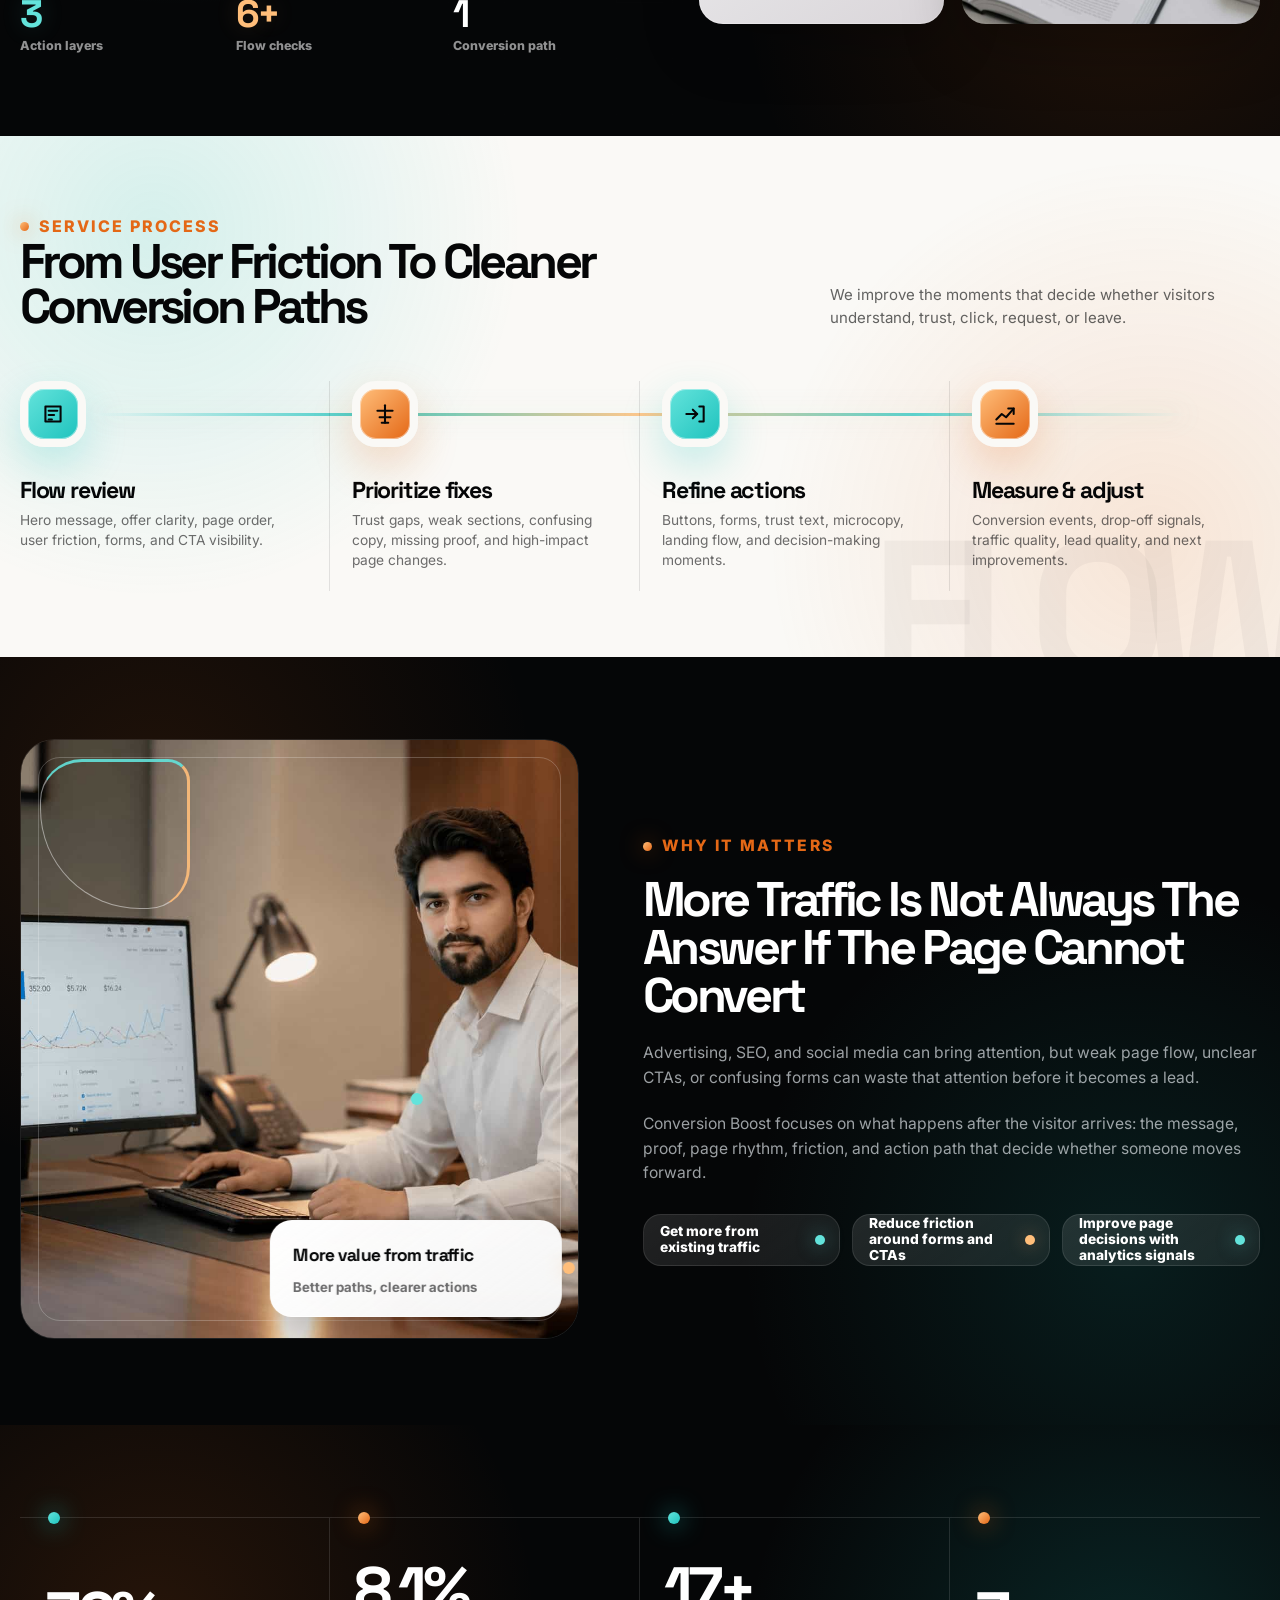
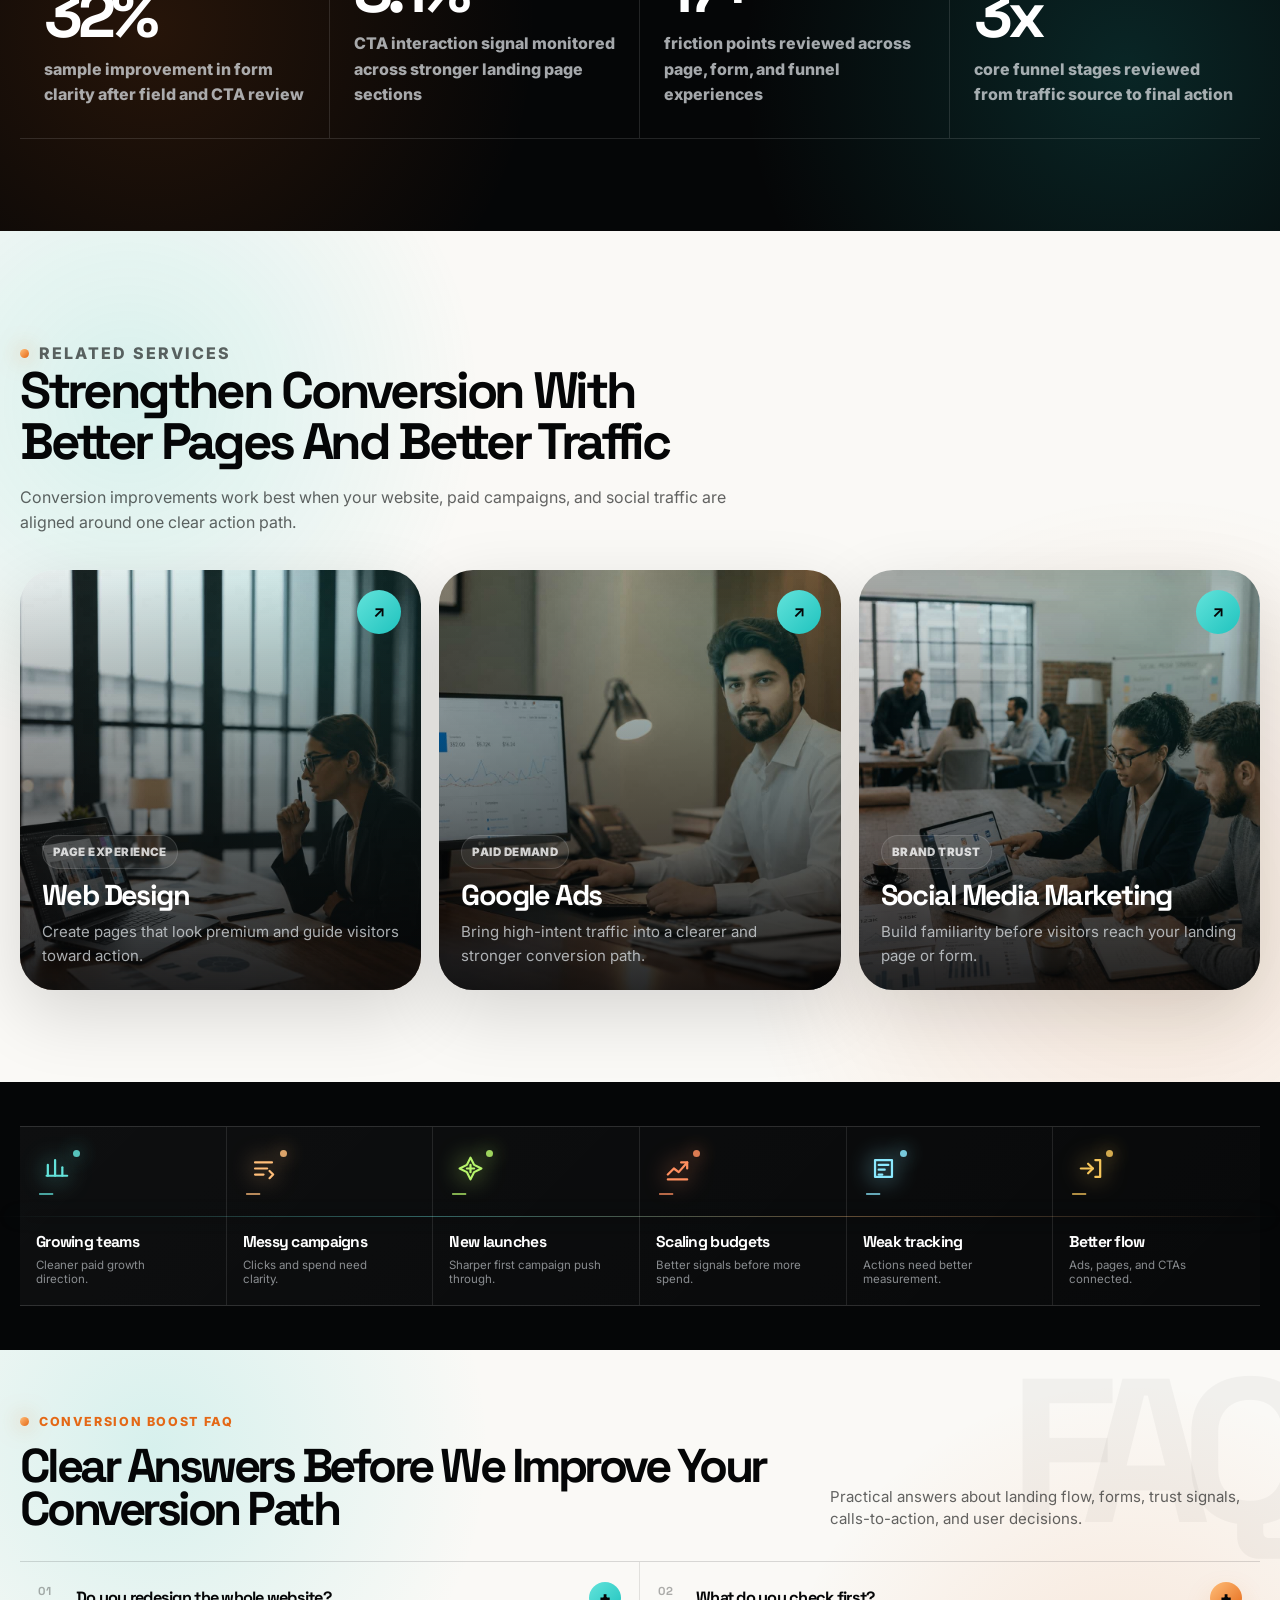
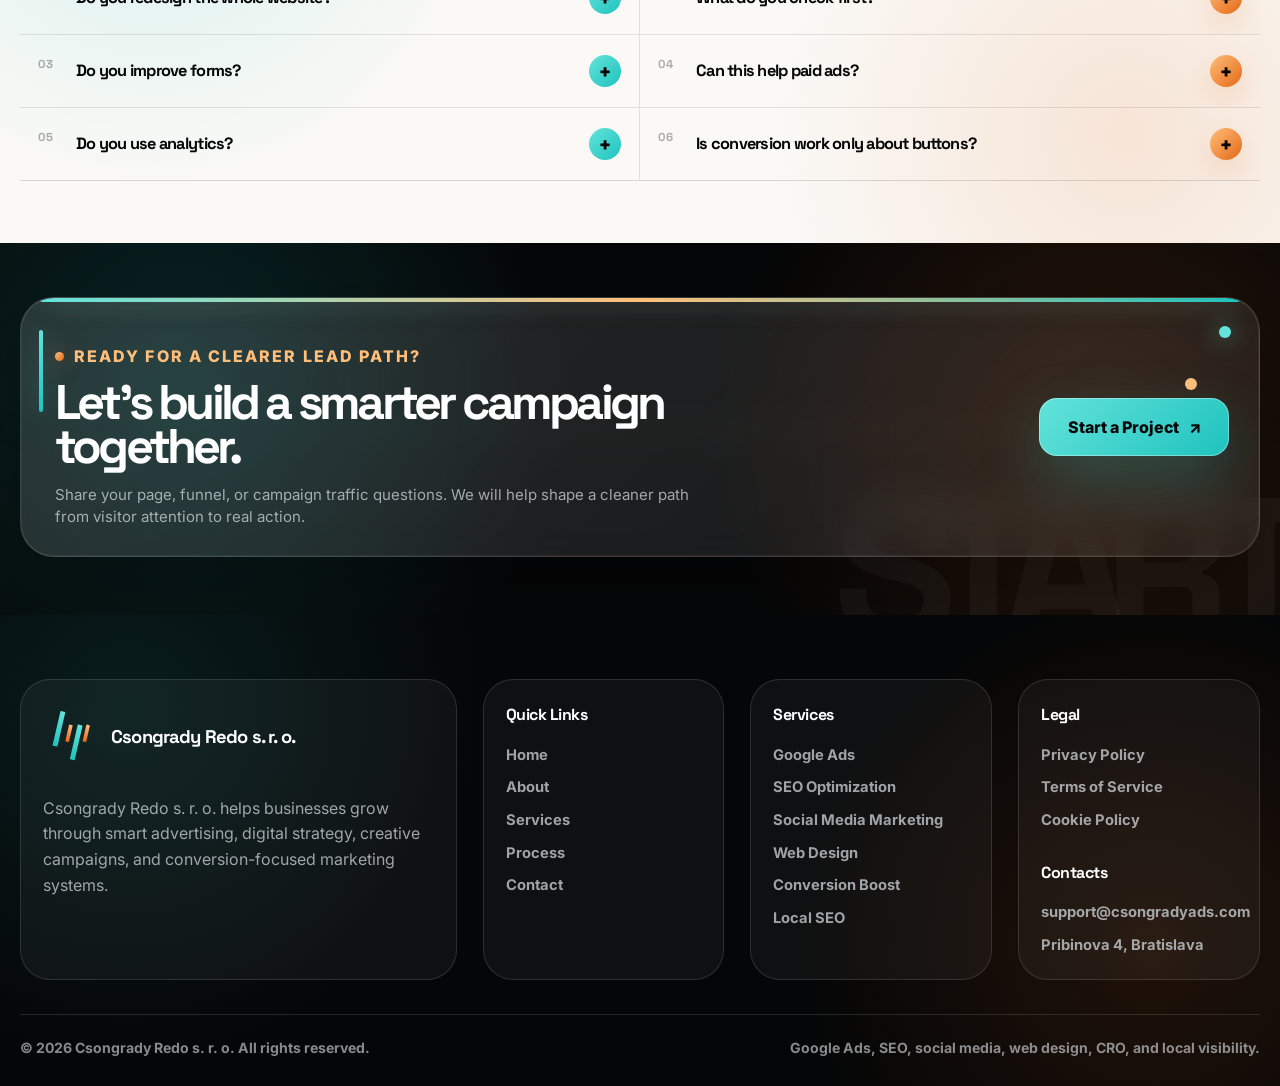
==== commit 1006f4cc: "+" ====
--- a/conversion-boost.html
+++ b/conversion-boost.html
@@ -449,7 +449,7 @@
         <section class="service-matters" aria-labelledby="service-matters-title">
             <div class="service-container service-matters__grid">
                 <div class="service-matters__image">
-                    <img src="assets/images/services/conversion-boost-hero.jpg"
+                    <img src="assets/images/services/google-ads-hero.jpg"
                         alt="Conversion rate optimization dashboard showing funnel performance" />
                     <div class="service-matters__badge">
                         <strong>More value from traffic</strong>
--- a/assets/css/services.css
+++ b/assets/css/services.css
@@ -234,7 +234,7 @@
     box-shadow: 0 18px 45px rgba(31, 195, 190, 0.16);
 }
 
-/* Header */
+
 
 .service-header {
     position: sticky;
@@ -453,7 +453,7 @@
     transform: translateY(4px);
 }
 
-/* Mobile menu */
+
 
 .service-mobile-menu {
     position: fixed;
@@ -605,7 +605,7 @@
     box-shadow: var(--shadow-mint);
 }
 
-/* Hero */
+
 
 .service-hero {
     position: relative;
@@ -860,7 +860,7 @@
     height: 92%;
 }
 
-/* Intro */
+
 
 .service-intro {
     padding: 76px 0;
@@ -977,7 +977,7 @@
     font-size: 0.93rem;
 }
 
-/* Includes */
+
 
 .service-includes {
     padding: 92px 0;
@@ -1074,7 +1074,7 @@
     background: var(--gradient-orange);
 }
 
-/* Matters */
+
 
 .service-matters {
     padding: 92px 0;
@@ -1168,7 +1168,7 @@
     box-shadow: 0 15px 40px rgba(5, 6, 7, 0.07);
 }
 
-/* Process */
+
 
 .service-process {
     padding: 82px 0;
@@ -1256,7 +1256,7 @@
     font-size: 0.9rem;
 }
 
-/* Results */
+
 
 .service-results {
     padding: 92px 0;
@@ -1322,7 +1322,7 @@
     font-weight: 800;
 }
 
-/* Related */
+
 
 .service-related {
     padding: 92px 0;
@@ -1431,7 +1431,7 @@
     background: var(--gradient-mint);
 }
 
-/* FAQ */
+
 
 .service-faq {
     padding: 92px 0;
@@ -1521,7 +1521,7 @@
     color: rgba(5, 6, 7, 0.62);
 }
 
-/* Final CTA */
+
 
 .service-final-cta {
     padding: 86px 0;
@@ -1549,7 +1549,7 @@
     max-width: 720px;
 }
 
-/* Footer */
+
 
 .service-footer {
     padding: 64px 0 26px;
@@ -1634,7 +1634,7 @@
     font-weight: 700;
 }
 
-/* Cookie */
+
 
 .service-cookie {
     position: fixed;
@@ -1715,7 +1715,7 @@
     background: var(--gradient-mint);
 }
 
-/* Focus */
+
 
 a:focus-visible,
 button:focus-visible,
@@ -1726,7 +1726,7 @@
     outline-offset: 3px;
 }
 
-/* Responsive */
+
 
 @media (max-width: 1180px) {
     .service-header__inner {
@@ -2118,7 +2118,7 @@
     height: 68px;
 }
 
-/* Bigger logo text + smaller gap */
+
 
 
 .service-logo__text {
@@ -2180,7 +2180,7 @@
     }
 }
 
-/* Fixed sticky header fix */
+
 
 .service-header {
     position: fixed !important;
@@ -2211,7 +2211,7 @@
     }
 }
 
-/* Remove header background on scroll */
+
 
 .service-header,
 .service-header.is-scrolled {
@@ -2232,9 +2232,7 @@
     box-shadow: var(--shadow-dark) !important;
 }
 
-/* ================================
-   SERVICE HERO — full bleed, no card
-================================ */
+
 
 .service-hero {
     position: relative;
@@ -2244,7 +2242,7 @@
     background: #050607;
 }
 
-/* убираем контейнерные отступы только у hero */
+
 .service-hero>.service-container {
     width: 100%;
     max-width: none;
@@ -2252,7 +2250,7 @@
     padding: 0;
 }
 
-/* НЕ карточка: без radius, без shadow, на всю ширину */
+
 .service-hero__panel {
     width: 100%;
     min-height: 560px;
@@ -2265,7 +2263,7 @@
     box-shadow: none;
 }
 
-/* левая часть — фото до края экрана */
+
 .service-hero__media {
     position: relative;
     min-height: 560px;
@@ -2328,7 +2326,7 @@
     box-shadow: 0 0 22px rgba(99, 227, 219, 0.8);
 }
 
-/* правая часть — тоже до края экрана */
+
 .service-hero__content {
     position: relative;
     min-height: 560px;
@@ -2344,7 +2342,7 @@
     text-align: left;
 }
 
-/* маленький акцент, не рамка карточки */
+
 .service-hero__content::before {
     content: "";
     position: absolute;
@@ -2432,7 +2430,7 @@
     pointer-events: none;
 }
 
-/* tablet */
+
 @media (max-width: 980px) {
     .service-hero {
         padding-top: 100px;
@@ -2466,7 +2464,7 @@
     }
 }
 
-/* mobile */
+
 @media (max-width: 560px) {
     .service-hero {
         padding-top: 92px;
@@ -2523,7 +2521,7 @@
     }
 }
 
-/* Service pages header — full width square version */
+
 
 .service-header {
     position: fixed !important;
@@ -2546,7 +2544,7 @@
     box-shadow: 0 18px 48px rgba(0, 0, 0, 0.34) !important;
 }
 
-/* сам inner больше не карточка/пилюля */
+
 .service-header__inner {
     width: 100% !important;
     max-width: none !important;
@@ -2560,7 +2558,7 @@
     backdrop-filter: none !important;
 }
 
-/* навигацию оставляем аккуратной, но не такой круглой */
+
 .service-nav {
     border-radius: 16px !important;
     background: rgba(255, 255, 255, 0.055) !important;
@@ -2571,18 +2569,18 @@
     border-radius: 12px !important;
 }
 
-/* кнопка справа в стиле хедера */
+
 .service-header__cta {
     min-height: 46px !important;
     border-radius: 14px !important;
 }
 
-/* бургер тоже квадратнее */
+
 .service-burger {
     border-radius: 14px !important;
 }
 
-/* чтобы hero начинался сразу после нового хедера */
+
 .service-hero {
     padding-top: 82px !important;
 }
@@ -2609,13 +2607,13 @@
     }
 }
 
-/* Service intro — compact cards with right icons */
+
 
 .service-intro {
     padding: 64px 0 !important;
 }
 
-/* заголовок меньше и шире */
+
 .service-intro .service-section-heading {
     max-width: 620px !important;
 }
@@ -2633,7 +2631,7 @@
     line-height: 1.5 !important;
 }
 
-/* сетка компактнее */
+
 .service-intro__grid {
     align-items: center !important;
     gap: 42px !important;
@@ -2643,7 +2641,7 @@
     gap: 14px !important;
 }
 
-/* карточки ниже */
+
 .service-intro-card {
     position: relative !important;
     min-height: 138px !important;
@@ -2663,7 +2661,7 @@
         background 260ms ease !important;
 }
 
-/* светящийся слой на hover */
+
 .service-intro-card::before {
     content: "" !important;
     position: absolute !important;
@@ -2677,7 +2675,7 @@
     pointer-events: none !important;
 }
 
-/* нижняя цветная линия */
+
 .service-intro-card::after {
     content: "" !important;
     position: absolute !important;
@@ -2712,7 +2710,7 @@
     transform: scaleX(1) !important;
 }
 
-/* контент поверх glow */
+
 .service-intro-card h3,
 .service-intro-card p,
 .service-intro-card .service-line-icon {
@@ -2720,7 +2718,7 @@
     z-index: 3 !important;
 }
 
-/* иконка справа сверху */
+
 .service-intro-card .service-line-icon {
     position: absolute !important;
     top: 18px !important;
@@ -2761,7 +2759,7 @@
     transform: translateY(-4px) rotate(6deg) scale(1.04) !important;
 }
 
-/* текст компактнее */
+
 .service-intro-card h3 {
     margin: 0 !important;
     max-width: 260px !important;
@@ -2778,7 +2776,7 @@
     line-height: 1.38 !important;
 }
 
-/* tablet */
+
 @media (max-width: 980px) {
     .service-intro {
         padding: 56px 0 !important;
@@ -2810,7 +2808,7 @@
     }
 }
 
-/* mobile */
+
 @media (max-width: 560px) {
     .service-intro {
         padding: 46px 0 !important;
@@ -2850,9 +2848,7 @@
 }
 
 
-/* =========================================
-   SERVICE INCLUDES — editorial split section
-========================================= */
+
 
 .service-includes--editorial {
     position: relative;
@@ -2989,7 +2985,7 @@
     line-height: 1.2;
 }
 
-/* right visual */
+
 .service-includes-editorial__visual {
     width: 100%;
 }
@@ -3071,7 +3067,7 @@
     font-weight: 800;
 }
 
-/* tablet */
+
 @media (max-width: 980px) {
     .service-includes--editorial {
         padding: 64px 0 68px;
@@ -3106,7 +3102,7 @@
     }
 }
 
-/* mobile */
+
 @media (max-width: 560px) {
     .service-includes--editorial {
         padding: 50px 0 54px;
@@ -3157,9 +3153,7 @@
     }
 }
 
-/* =====================================
-   SERVICE FAQ — white switchboard accordion
-===================================== */
+
 
 .service-faq--switchboard {
     position: relative !important;
@@ -3218,7 +3212,7 @@
     line-height: 1.48 !important;
 }
 
-/* board */
+
 .service-faq-switch__board {
     counter-reset: faq-switch !important;
     display: grid !important;
@@ -3233,7 +3227,7 @@
     box-shadow: 0 24px 70px rgba(5, 6, 7, 0.1) !important;
 }
 
-/* item */
+
 .service-faq--switchboard .service-faq-item {
     counter-increment: faq-switch !important;
     position: relative !important;
@@ -3307,7 +3301,7 @@
     transform: scaleY(1) !important;
 }
 
-/* button */
+
 .service-faq--switchboard .service-faq-item button {
     position: relative !important;
     z-index: 2 !important;
@@ -3367,7 +3361,7 @@
     border-radius: 999px !important;
 }
 
-/* content */
+
 .service-faq--switchboard .service-faq-item__content {
     position: relative !important;
     z-index: 2 !important;
@@ -3388,7 +3382,7 @@
     line-height: 1.45 !important;
 }
 
-/* tablet */
+
 @media (max-width: 980px) {
     .service-faq--switchboard {
         padding: 52px 0 56px !important;
@@ -3420,7 +3414,7 @@
     }
 }
 
-/* mobile */
+
 @media (max-width: 560px) {
     .service-faq--switchboard {
         padding: 44px 0 48px !important;
@@ -3466,7 +3460,7 @@
     }
 }
 
-/* FAQ switchboard — no card container */
+
 
 .service-faq-switch__board {
     padding: 0 !important;
@@ -3479,7 +3473,7 @@
     border-bottom: 1px solid rgba(5, 6, 7, 0.14) !important;
 }
 
-/* убираем ощущение отдельных карточек */
+
 .service-faq--switchboard .service-faq-item {
     min-height: 72px !important;
     border: 0 !important;
@@ -3498,7 +3492,7 @@
     border-bottom: 0 !important;
 }
 
-/* hover не карточка, а легкое подсвечивание строки */
+
 .service-faq--switchboard .service-faq-item:hover {
     transform: none !important;
     background:
@@ -3509,7 +3503,7 @@
     box-shadow: none !important;
 }
 
-/* активный вопрос — не карточка, а раскрытая панель с акцентом */
+
 .service-faq--switchboard .service-faq-item.is-active {
     min-height: 150px !important;
     border-color: rgba(5, 6, 7, 0.12) !important;
@@ -3521,18 +3515,18 @@
     box-shadow: none !important;
 }
 
-/* цветная вертикальная линия остается как фишка */
+
 .service-faq--switchboard .service-faq-item::after {
     width: 5px !important;
 }
 
-/* кнопка чище */
+
 .service-faq--switchboard .service-faq-item button {
     min-height: 72px !important;
     padding: 18px 18px 18px 56px !important;
 }
 
-/* плюсик чуть легче, чтобы не выглядел как кнопка-карточка */
+
 .service-faq--switchboard .service-faq-item button strong {
     width: 32px !important;
     height: 32px !important;
@@ -3540,12 +3534,12 @@
     box-shadow: none !important;
 }
 
-/* текст раскрытия */
+
 .service-faq--switchboard .service-faq-item__content p {
     padding: 0 56px 22px 56px !important;
 }
 
-/* tablet/mobile */
+
 @media (max-width: 980px) {
     .service-faq--switchboard .service-faq-item:nth-child(odd) {
         border-right: 0 !important;
@@ -3570,7 +3564,7 @@
     }
 }
 
-/* FAQ closing fix — keep text visible while height closes */
+
 
 .service-faq-item__content,
 .service-faq-item__content p {
@@ -3582,7 +3576,7 @@
     opacity: 1 !important;
 }
 
-/* FINAL FAQ FIX — text closes together with the item */
+
 
 .service-faq--switchboard .service-faq-item {
     transition:
@@ -3591,7 +3585,7 @@
         border-color 240ms ease !important;
 }
 
-/* убираем старую max-height логику, чтобы JS управлял высотой */
+
 .service-faq--switchboard .service-faq-item__content {
     display: block !important;
     height: 0;
@@ -3606,13 +3600,13 @@
     max-height: none !important;
 }
 
-/* главное: при закрытии активный item сразу перестает быть высоким */
+
 .service-faq--switchboard .service-faq-item.is-active.is-closing {
     min-height: 72px !important;
     grid-row: auto !important;
 }
 
-/* текст не исчезает отдельно */
+
 .service-faq--switchboard .service-faq-item__content p,
 .service-faq--switchboard .service-faq-item.is-closing .service-faq-item__content p {
     opacity: 1 !important;
@@ -3620,14 +3614,12 @@
     transition: none !important;
 }
 
-/* чтобы плюс не дергался */
+
 .service-faq--switchboard .service-faq-item.is-closing button strong {
     transform: rotate(0deg) !important;
 }
 
-/* =====================================
-   SERVICE PROCESS — white signal flow
-===================================== */
+
 
 .service-process--signal-flow {
     position: relative !important;
@@ -3687,7 +3679,7 @@
     line-height: 1.48 !important;
 }
 
-/* timeline */
+
 .service-process-flow__timeline {
     position: relative !important;
     display: grid !important;
@@ -3696,7 +3688,7 @@
     padding: 18px 0 0 !important;
 }
 
-/* main flowing line */
+
 .service-process-flow__timeline::before {
     content: "" !important;
     position: absolute !important;
@@ -3718,7 +3710,7 @@
         0 0 30px rgba(228, 104, 22, 0.14) !important;
 }
 
-/* remove old card feeling */
+
 .service-process--signal-flow .service-process-step {
     position: relative !important;
     z-index: 2 !important;
@@ -3748,7 +3740,7 @@
     box-shadow: none !important;
 }
 
-/* icons instead of numbers */
+
 .service-process--signal-flow .service-process-step__icon {
     position: relative !important;
     z-index: 3 !important;
@@ -3802,7 +3794,7 @@
     transform: rotate(7deg) scale(1.07) !important;
 }
 
-/* text */
+
 .service-process--signal-flow .service-process-step h3 {
     max-width: 250px !important;
     margin: 0 !important;
@@ -3821,7 +3813,7 @@
     line-height: 1.42 !important;
 }
 
-/* small hover underline */
+
 .service-process--signal-flow .service-process-step div {
     position: relative !important;
     padding-top: 4px !important;
@@ -3849,7 +3841,7 @@
     transform: scaleX(1) !important;
 }
 
-/* tablet */
+
 @media (max-width: 980px) {
     .service-process--signal-flow {
         padding: 54px 0 58px !important;
@@ -3908,7 +3900,7 @@
     }
 }
 
-/* mobile */
+
 @media (max-width: 560px) {
     .service-process--signal-flow {
         padding: 46px 0 50px !important;
@@ -3969,9 +3961,7 @@
     }
 }
 
-/* =====================================
-   SERVICE MATTERS — like reference, dark
-===================================== */
+
 
 .service-matters {
     position: relative !important;
@@ -4006,7 +3996,7 @@
     gap: clamp(36px, 5vw, 64px) !important;
 }
 
-/* left image side */
+
 .service-matters__image {
     position: relative !important;
     min-height: 600px !important;
@@ -4055,7 +4045,7 @@
     transform: scale(1.035) !important;
 }
 
-/* little decorative dots like in reference */
+
 .service-matters__image .service-matters__badge::before {
     content: "" !important;
     position: absolute !important;
@@ -4081,7 +4071,7 @@
     transform: translateY(-50%) !important;
 }
 
-/* floating card on image */
+
 .service-matters__badge {
     position: absolute !important;
     left: 50% !important;
@@ -4117,7 +4107,7 @@
     line-height: 1.35 !important;
 }
 
-/* right content side */
+
 .service-matters__content {
     max-width: 760px !important;
 }
@@ -4147,7 +4137,7 @@
     line-height: 1.56 !important;
 }
 
-/* pills */
+
 .service-matters__points {
     display: grid !important;
     grid-template-columns: repeat(3, minmax(0, 1fr)) !important;
@@ -4213,7 +4203,7 @@
     border-color: rgba(255, 190, 122, 0.32) !important;
 }
 
-/* tablet */
+
 @media (max-width: 980px) {
     .service-matters {
         padding: 66px 0 72px !important;
@@ -4257,7 +4247,7 @@
     }
 }
 
-/* mobile */
+
 @media (max-width: 680px) {
     .service-matters__points {
         grid-template-columns: 1fr !important;
@@ -4327,9 +4317,7 @@
 }
 
 
-/* =====================================
-   SERVICE FINAL CTA — wow signal bar
-===================================== */
+
 
 .service-final-cta {
     position: relative !important;
@@ -4396,7 +4384,7 @@
     backdrop-filter: blur(18px) !important;
 }
 
-/* colored edge */
+
 .service-final-cta__inner::before {
     content: "" !important;
     position: absolute !important;
@@ -4415,7 +4403,7 @@
         0 0 28px rgba(255, 190, 122, 0.22) !important;
 }
 
-/* glowing corner dots */
+
 .service-final-cta__inner::after {
     content: "" !important;
     position: absolute !important;
@@ -4437,7 +4425,7 @@
     max-width: 850px !important;
 }
 
-/* small slash mark */
+
 .service-final-cta__inner>div::before {
     content: "" !important;
     position: absolute !important;
@@ -4514,7 +4502,7 @@
     transform: scale(1) !important;
 }
 
-/* tablet */
+
 @media (max-width: 980px) {
     .service-final-cta {
         padding: 48px 0 52px !important;
@@ -4552,7 +4540,7 @@
     }
 }
 
-/* mobile */
+
 @media (max-width: 560px) {
     .service-final-cta {
         padding: 40px 0 44px !important;
@@ -4595,9 +4583,7 @@
     }
 }
 
-/* =====================================
-   SERVICE FIT — dark horizontal rail
-===================================== */
+
 
 .service-fit--dark-rail {
     position: relative !important;
@@ -4648,7 +4634,7 @@
     border-bottom: 1px solid rgba(255, 255, 255, 0.13) !important;
 }
 
-/* cards */
+
 .service-fit-dark-card {
     position: relative !important;
     min-height: 236px !important;
@@ -4724,7 +4710,7 @@
     transform: scaleX(1) !important;
 }
 
-/* icons */
+
 .service-fit-dark-card__icon {
     position: absolute !important;
     top: 22px !important;
@@ -4776,7 +4762,7 @@
     stroke-linejoin: round !important;
 }
 
-/* text */
+
 .service-fit-dark-card h3,
 .service-fit-dark-card p {
     position: relative !important;
@@ -4801,7 +4787,7 @@
     line-height: 1.34 !important;
 }
 
-/* tablet */
+
 @media (max-width: 1180px) {
     .service-fit-dark__rail {
         grid-template-columns: repeat(3, minmax(0, 1fr)) !important;
@@ -4826,7 +4812,7 @@
     }
 }
 
-/* small tablet */
+
 @media (max-width: 760px) {
     .service-fit--dark-rail {
         padding: 48px 0 52px !important;
@@ -4851,7 +4837,7 @@
     }
 }
 
-/* mobile */
+
 @media (max-width: 520px) {
     .service-fit--dark-rail {
         padding: 42px 0 46px !important;
@@ -4921,9 +4907,7 @@
     }
 }
 
-/* =====================================
-   FIT STRIP — clean premium horizontal
-===================================== */
+
 
 .fit-strip {
     position: relative !important;
@@ -5032,7 +5016,7 @@
     transform: scaleX(1) !important;
 }
 
-/* icon */
+
 .fit-strip-item__icon {
     position: relative !important;
     z-index: 2 !important;
@@ -5082,7 +5066,7 @@
     stroke-linejoin: round !important;
 }
 
-/* text */
+
 .fit-strip-item h3,
 .fit-strip-item p {
     position: relative !important;
@@ -5106,7 +5090,7 @@
     line-height: 1.28 !important;
 }
 
-/* tablet */
+
 @media (max-width: 1180px) {
     .fit-strip__rail {
         grid-template-columns: repeat(3, minmax(0, 1fr)) !important;
@@ -5130,7 +5114,7 @@
     }
 }
 
-/* small tablet */
+
 @media (max-width: 760px) {
     .fit-strip {
         padding: 38px 0 !important;
@@ -5155,7 +5139,7 @@
     }
 }
 
-/* mobile */
+
 @media (max-width: 520px) {
     .fit-strip {
         padding: 32px 0 !important;
@@ -5219,11 +5203,9 @@
 }
 
 
-/* =====================================
-   FIT STRIP — clean colored line icons
-===================================== */
-
-/* убираем фон у иконок полностью */
+
+
+
 .fit-strip-item__icon {
     position: relative !important;
     z-index: 2 !important;
@@ -5241,7 +5223,7 @@
         filter 260ms ease !important;
 }
 
-/* маленькая светящаяся точка возле иконки */
+
 .fit-strip-item__icon::before {
     content: "" !important;
     position: absolute !important;
@@ -5255,7 +5237,7 @@
     opacity: 0.85 !important;
 }
 
-/* тонкая нижняя черта под иконкой */
+
 .fit-strip-item__icon::after {
     content: "" !important;
     position: absolute !important;
@@ -5288,7 +5270,7 @@
     stroke-linejoin: round !important;
 }
 
-/* разные цвета иконок */
+
 .fit-strip-item:nth-child(1) .fit-strip-item__icon {
     color: #63E3DB !important;
 }
@@ -5313,7 +5295,7 @@
     color: #F6C65B !important;
 }
 
-/* hover — иконка становится живее */
+
 .fit-strip-item:hover .fit-strip-item__icon {
     transform: translateY(-4px) rotate(-5deg) scale(1.08) !important;
     filter: brightness(1.14) !important;
@@ -5327,13 +5309,13 @@
     transform: scaleX(1) !important;
 }
 
-/* убираем старый orange background, если он перебивает */
+
 .fit-strip-item--orange .fit-strip-item__icon {
     background: transparent !important;
     box-shadow: none !important;
 }
 
-/* на мобилке иконки чуть компактнее */
+
 @media (max-width: 520px) {
     .fit-strip-item__icon {
         width: 40px !important;
@@ -5349,4 +5331,305 @@
         bottom: -4px !important;
         width: 22px !important;
     }
+}
+
+
+
+@media (max-width: 620px) {
+    .fit-strip {
+        padding: 34px 0 38px !important;
+        overflow: hidden !important;
+    }
+
+    .fit-strip .service-container {
+        width: 100% !important;
+        max-width: none !important;
+        padding-left: 14px !important;
+        padding-right: 0 !important;
+    }
+
+    .fit-strip__rail {
+        display: grid !important;
+        grid-auto-flow: column !important;
+        grid-auto-columns: minmax(230px, 74vw) !important;
+        grid-template-columns: none !important;
+        gap: 10px !important;
+
+        min-height: auto !important;
+        padding: 0 14px 10px 0 !important;
+
+        overflow-x: auto !important;
+        overflow-y: hidden !important;
+        overscroll-behavior-x: contain !important;
+        scroll-snap-type: x mandatory !important;
+        -webkit-overflow-scrolling: touch !important;
+
+        border-top: 0 !important;
+        border-bottom: 0 !important;
+        background: transparent !important;
+    }
+
+    .fit-strip__rail::-webkit-scrollbar {
+        display: none !important;
+    }
+
+    .fit-strip__rail {
+        scrollbar-width: none !important;
+    }
+
+    .fit-strip-item,
+    .fit-strip-item:nth-child(even),
+    .fit-strip-item:nth-child(3n),
+    .fit-strip-item:nth-last-child(-n + 2),
+    .fit-strip-item:nth-last-child(-n + 3) {
+        scroll-snap-align: start !important;
+
+        min-height: 138px !important;
+        display: grid !important;
+        grid-template-columns: 44px 1fr !important;
+        align-items: center !important;
+        gap: 14px !important;
+
+        padding: 18px 16px !important;
+        border: 1px solid rgba(255, 255, 255, 0.12) !important;
+        border-radius: 22px !important;
+
+        background:
+            radial-gradient(circle at 88% 12%, rgba(99, 227, 219, 0.12), transparent 8rem),
+            linear-gradient(145deg, rgba(255, 255, 255, 0.085), rgba(255, 255, 255, 0.028)),
+            rgba(255, 255, 255, 0.035) !important;
+
+        box-shadow:
+            0 18px 46px rgba(0, 0, 0, 0.24),
+            0 0 0 1px rgba(255, 255, 255, 0.035) inset !important;
+    }
+
+    .fit-strip-item--orange,
+    .fit-strip-item:nth-child(even) {
+        background:
+            radial-gradient(circle at 88% 12%, rgba(255, 190, 122, 0.11), transparent 8rem),
+            linear-gradient(145deg, rgba(255, 255, 255, 0.085), rgba(255, 255, 255, 0.028)),
+            rgba(255, 255, 255, 0.035) !important;
+    }
+
+    .fit-strip-item::after {
+        left: 16px !important;
+        right: 16px !important;
+        top: auto !important;
+        bottom: 0 !important;
+        width: auto !important;
+        height: 3px !important;
+        transform: scaleX(0.35) !important;
+        transform-origin: left !important;
+        border-radius: 999px 999px 0 0 !important;
+    }
+
+    .fit-strip-item:hover::after,
+    .fit-strip-item:active::after {
+        transform: scaleX(1) !important;
+    }
+
+    .fit-strip-item__icon {
+        width: 42px !important;
+        height: 42px !important;
+        align-self: center !important;
+    }
+
+    .fit-strip-item__icon svg {
+        width: 27px !important;
+        height: 27px !important;
+    }
+
+    .fit-strip-item h3 {
+        margin: 0 !important;
+        color: var(--color-white) !important;
+        font-size: 1.02rem !important;
+        line-height: 1 !important;
+    }
+
+    .fit-strip-item p {
+        max-width: 100% !important;
+        margin: 7px 0 0 !important;
+        font-size: 0.76rem !important;
+        line-height: 1.3 !important;
+    }
+
+    .fit-strip-item:active {
+        transform: scale(0.985) !important;
+    }
+}
+
+
+
+@media (max-width: 620px) {
+
+    .fit-strip-item,
+    .fit-strip-item:nth-child(even),
+    .fit-strip-item:nth-child(3n),
+    .fit-strip-item:nth-last-child(-n + 2),
+    .fit-strip-item:nth-last-child(-n + 3) {
+        display: grid !important;
+        grid-template-columns: 42px minmax(0, 1fr) !important;
+        grid-template-rows: auto auto !important;
+        align-items: center !important;
+        column-gap: 14px !important;
+        row-gap: 4px !important;
+
+        min-height: 126px !important;
+        padding: 16px 15px !important;
+    }
+
+    .fit-strip-item__icon {
+        grid-column: 1 !important;
+        grid-row: 1 / span 2 !important;
+        align-self: center !important;
+        justify-self: center !important;
+        margin: 0 !important;
+    }
+
+    .fit-strip-item h3 {
+        grid-column: 2 !important;
+        grid-row: 1 !important;
+        align-self: end !important;
+
+        width: 100% !important;
+        margin: 0 !important;
+        padding: 0 !important;
+
+        font-size: 0.98rem !important;
+        line-height: 1.02 !important;
+        letter-spacing: -0.035em !important;
+        text-align: left !important;
+
+        white-space: normal !important;
+        word-break: normal !important;
+        overflow-wrap: normal !important;
+    }
+
+    .fit-strip-item p {
+        grid-column: 2 !important;
+        grid-row: 2 !important;
+        align-self: start !important;
+
+        width: 100% !important;
+        max-width: none !important;
+        margin: 0 !important;
+        padding: 0 !important;
+
+        font-size: 0.74rem !important;
+        line-height: 1.32 !important;
+        text-align: left !important;
+
+        white-space: normal !important;
+        word-break: normal !important;
+        overflow-wrap: normal !important;
+    }
+
+    .fit-strip-item::after {
+        left: 15px !important;
+        right: 15px !important;
+        bottom: 0 !important;
+        top: auto !important;
+        width: auto !important;
+        height: 3px !important;
+        transform: scaleX(0.35) !important;
+        transform-origin: left !important;
+    }
+
+    .fit-strip-item:hover::after,
+    .fit-strip-item:active::after {
+        transform: scaleX(1) !important;
+    }
+}
+
+
+
+@media (max-width: 980px) {
+    .service-hero__panel {
+        display: grid !important;
+        grid-template-columns: 1fr !important;
+    }
+
+    .service-hero__content {
+        order: 1 !important;
+    }
+
+    .service-hero__media {
+        order: 2 !important;
+    }
+}
+
+@media (max-width: 560px) {
+    .service-hero__content {
+        order: 1 !important;
+    }
+
+    .service-hero__media {
+        order: 2 !important;
+    }
+}
+
+
+
+.service-mobile-menu {
+    position: fixed !important;
+    inset: 0 !important;
+    z-index: 5000 !important;
+    width: 100% !important;
+    height: 100dvh !important;
+    padding: 14px !important;
+    display: grid !important;
+    place-items: center !important;
+    overflow: hidden !important;
+}
+
+.service-mobile-menu.is-open {
+    opacity: 1 !important;
+    visibility: visible !important;
+    pointer-events: auto !important;
+}
+
+.service-mobile-menu__panel {
+    position: relative !important;
+    z-index: 5001 !important;
+    width: min(100%, 760px) !important;
+    max-height: calc(100dvh - 28px) !important;
+    overflow-y: auto !important;
+    overscroll-behavior: contain !important;
+}
+
+.service-mobile-menu__top {
+    position: sticky !important;
+    top: 0 !important;
+    z-index: 20 !important;
+    backdrop-filter: blur(18px) !important;
+}
+
+.service-mobile-menu__close {
+    position: relative !important;
+    z-index: 30 !important;
+    flex: 0 0 auto !important;
+    pointer-events: auto !important;
+}
+
+body.is-menu-open .service-header,
+body.is-menu-open header {
+    z-index: 1000 !important;
+}
+
+@media (max-width: 680px) {
+    .service-mobile-menu {
+        padding: 10px !important;
+        align-items: start !important;
+    }
+
+    .service-mobile-menu__panel {
+        width: 100% !important;
+        max-height: calc(100dvh - 20px) !important;
+        border-radius: 26px !important;
+    }
+
+    .service-mobile-menu__top {
+        padding-bottom: 14px !important;
+    }
 }
